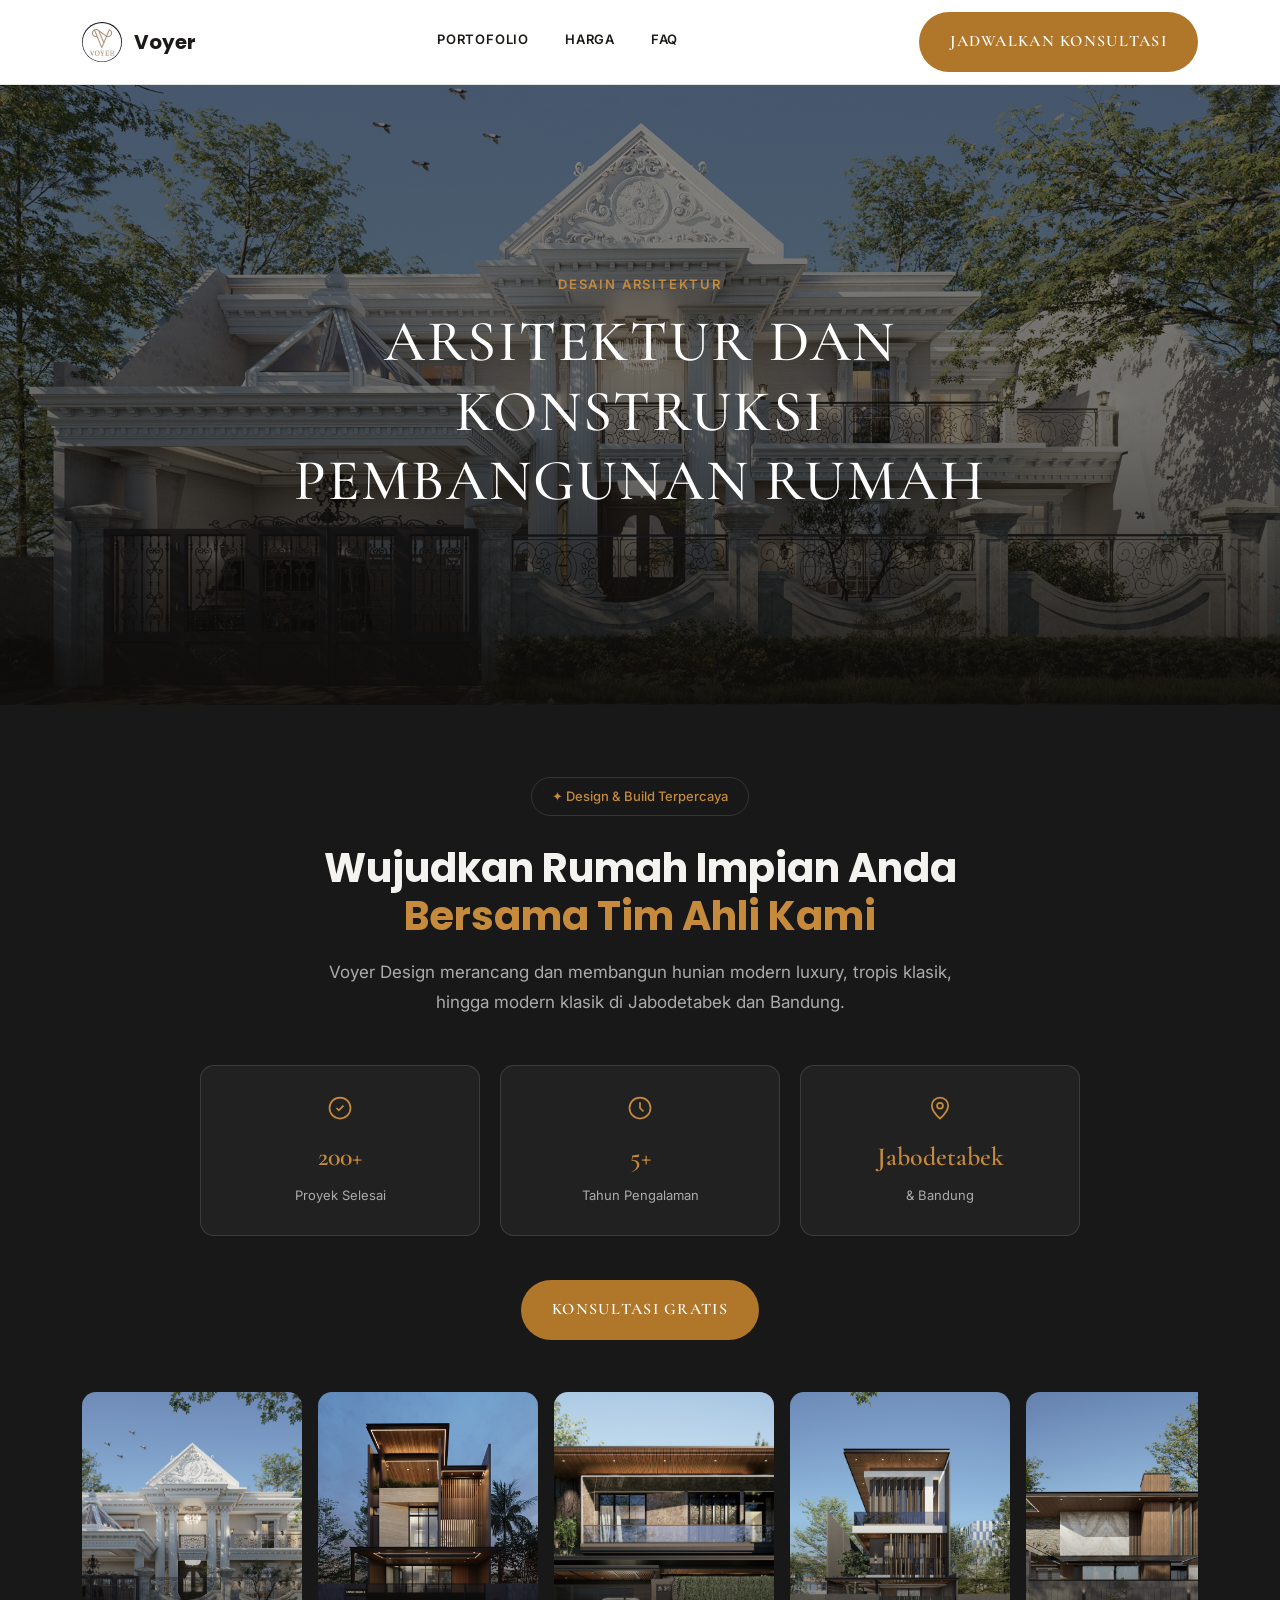
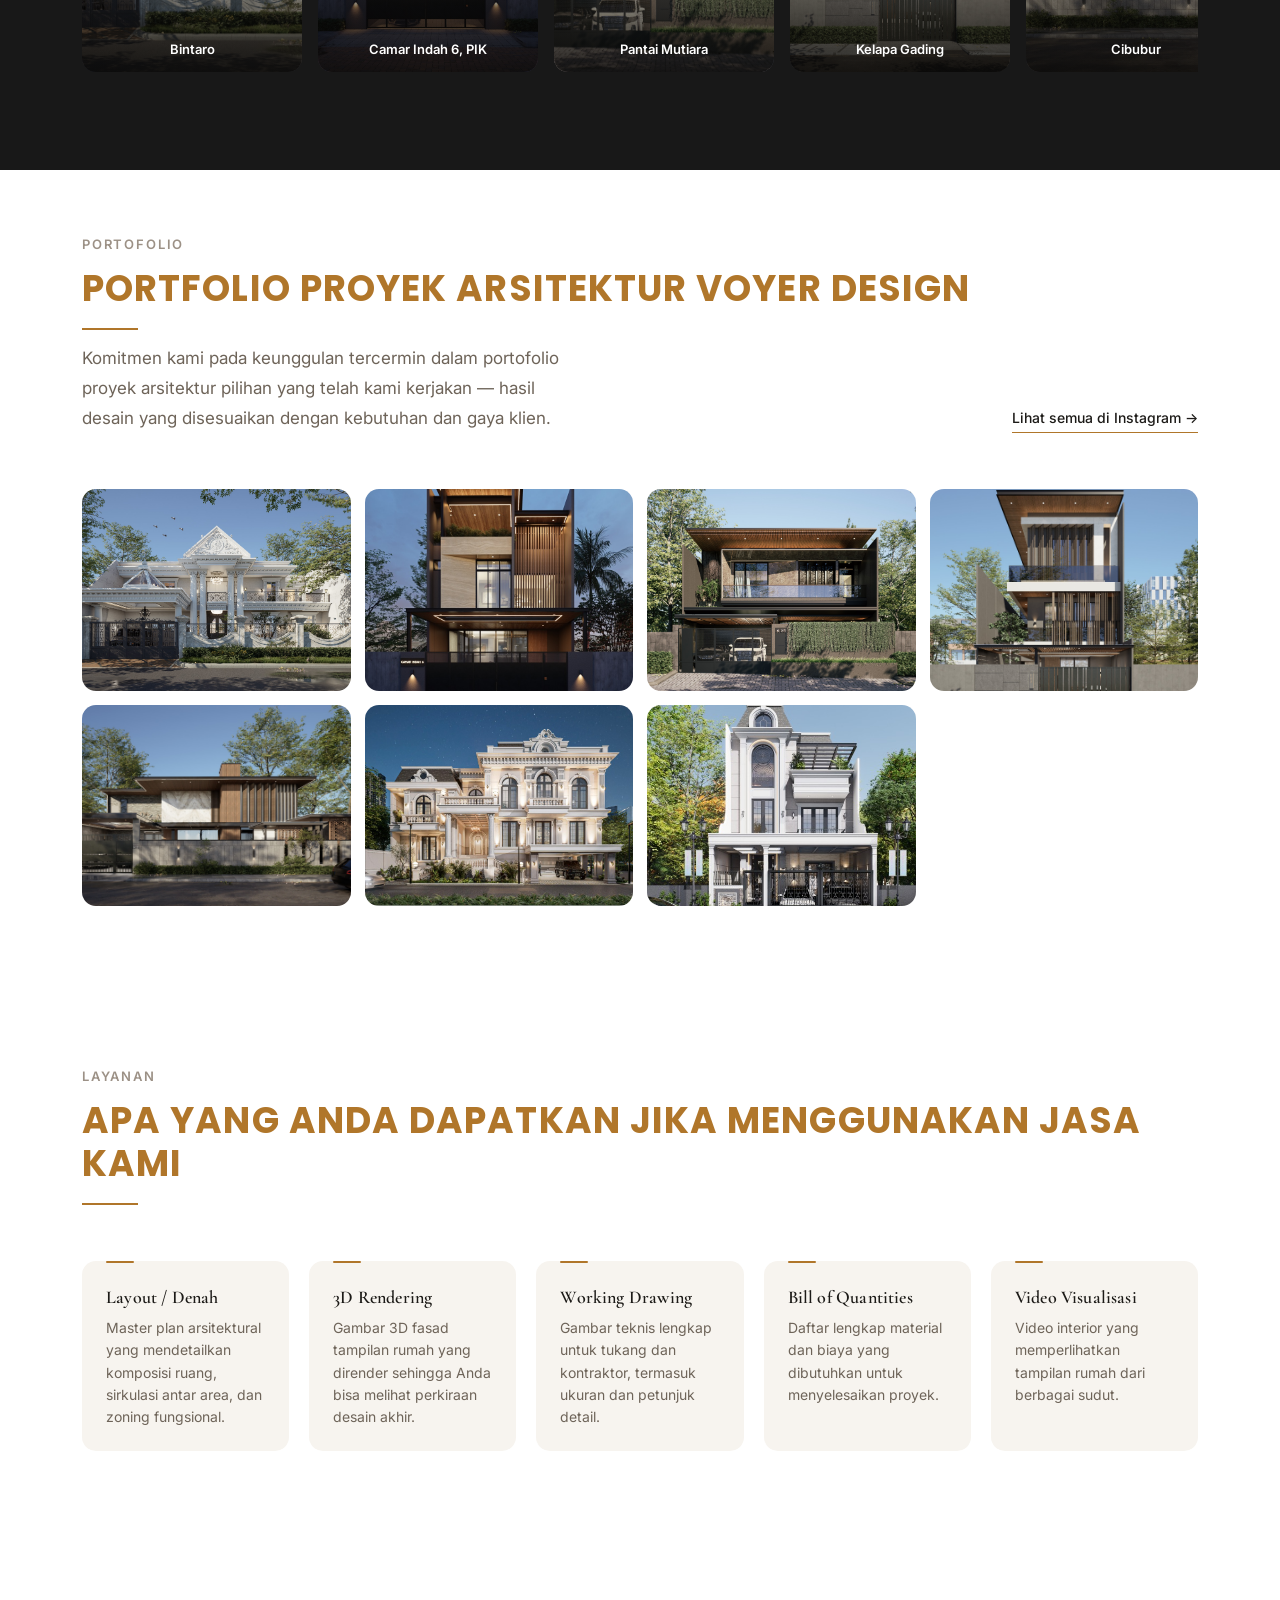
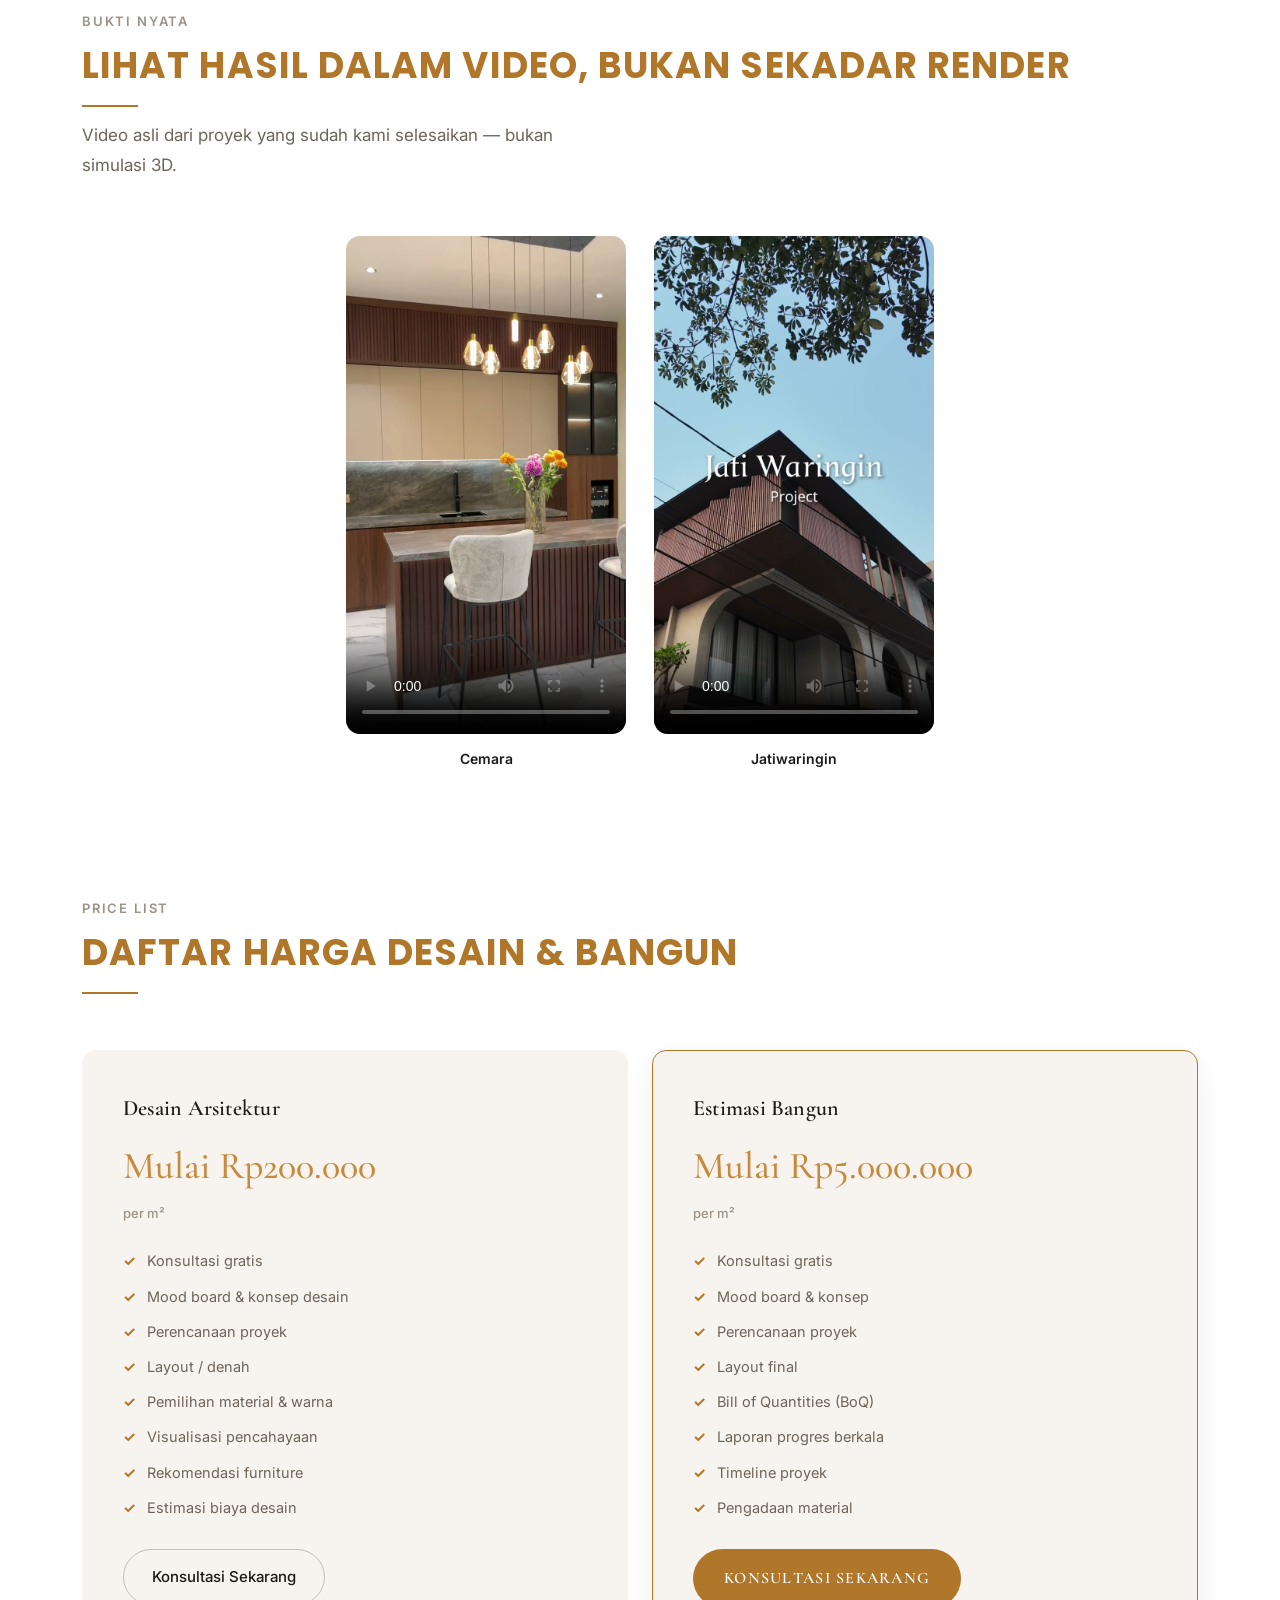
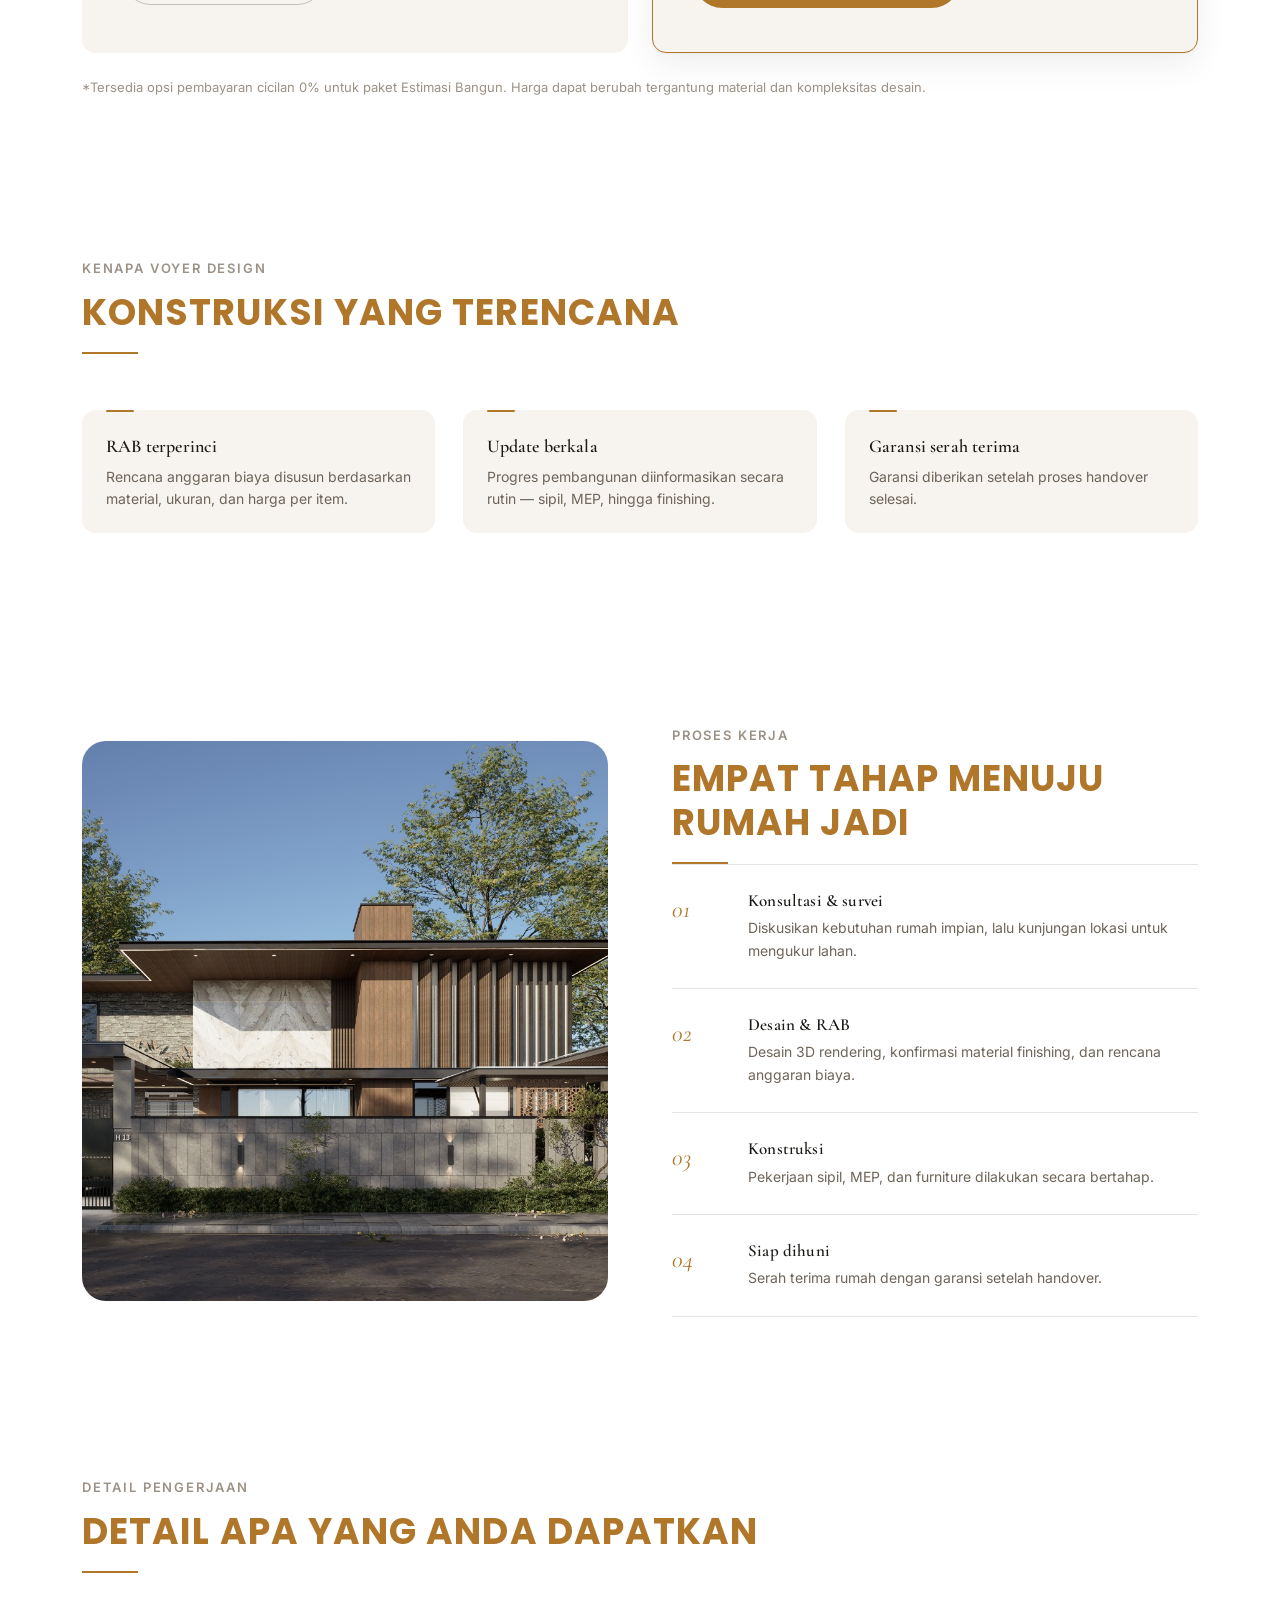
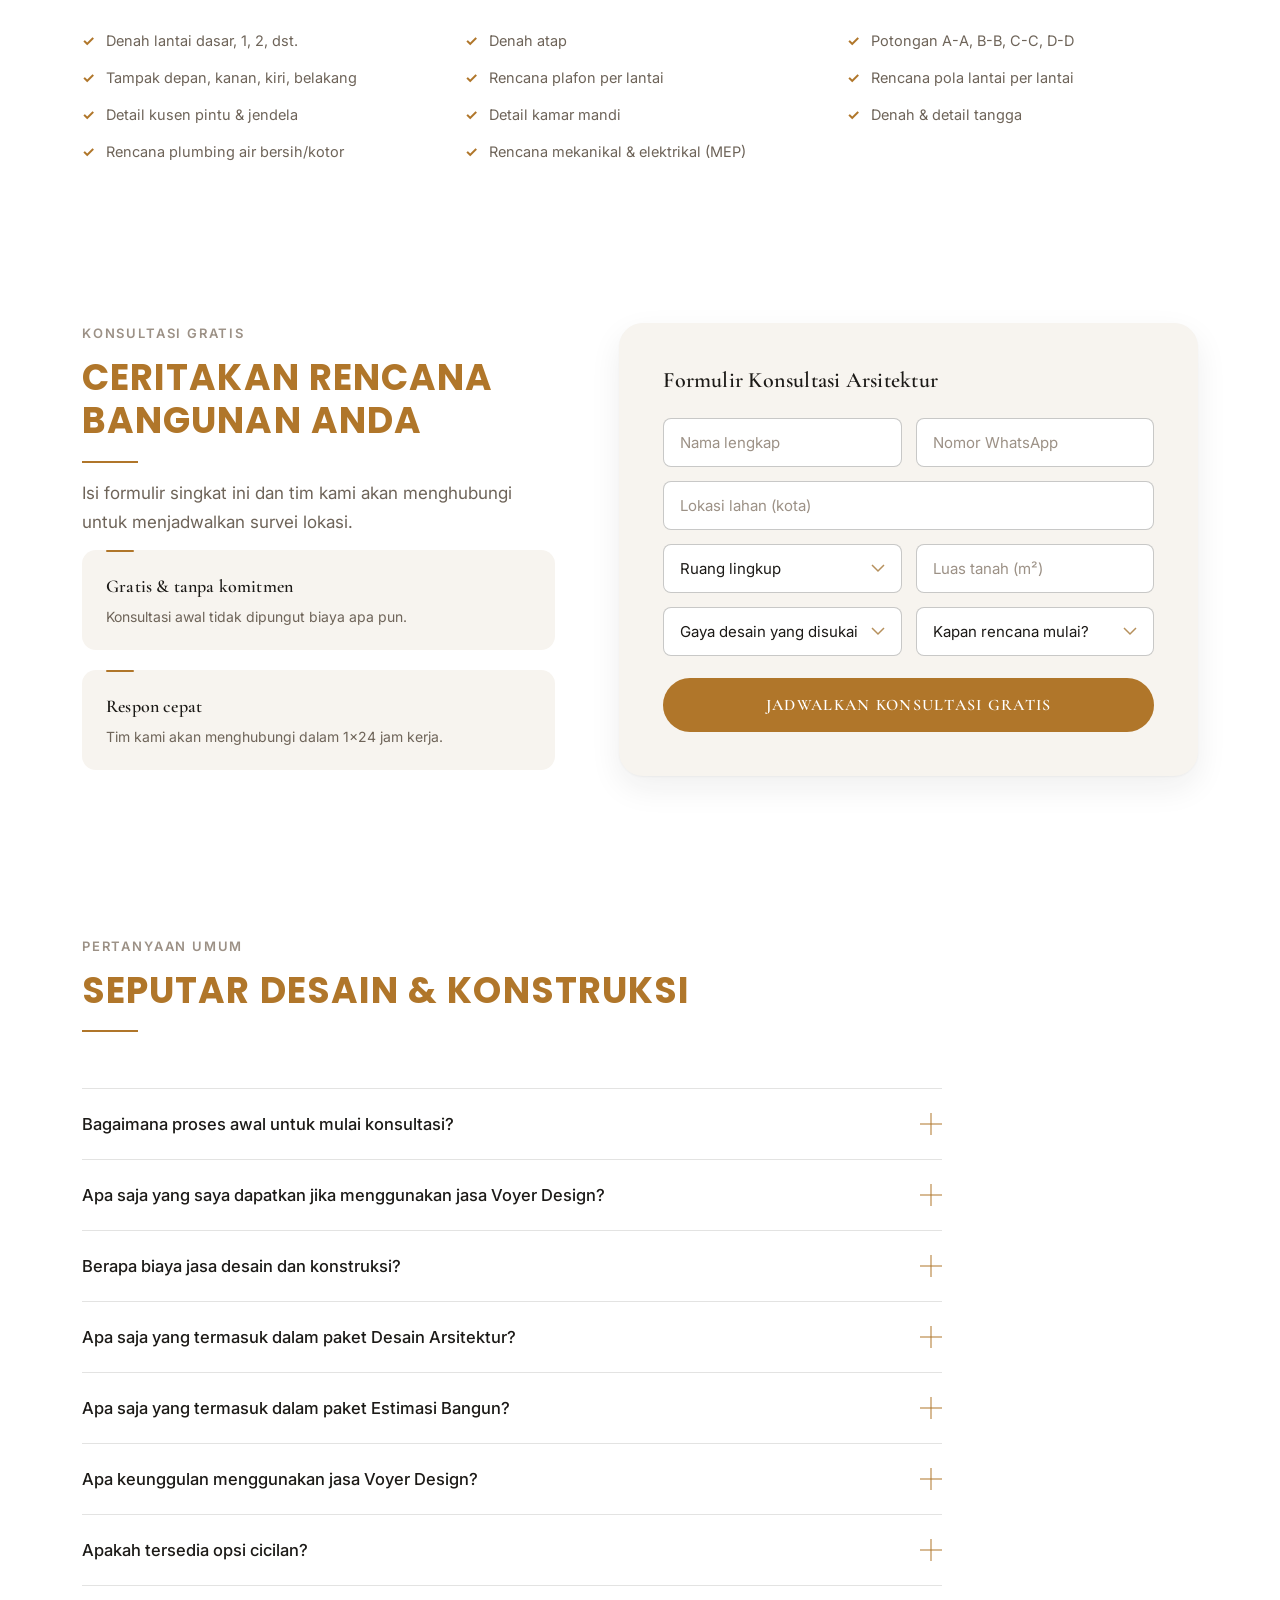
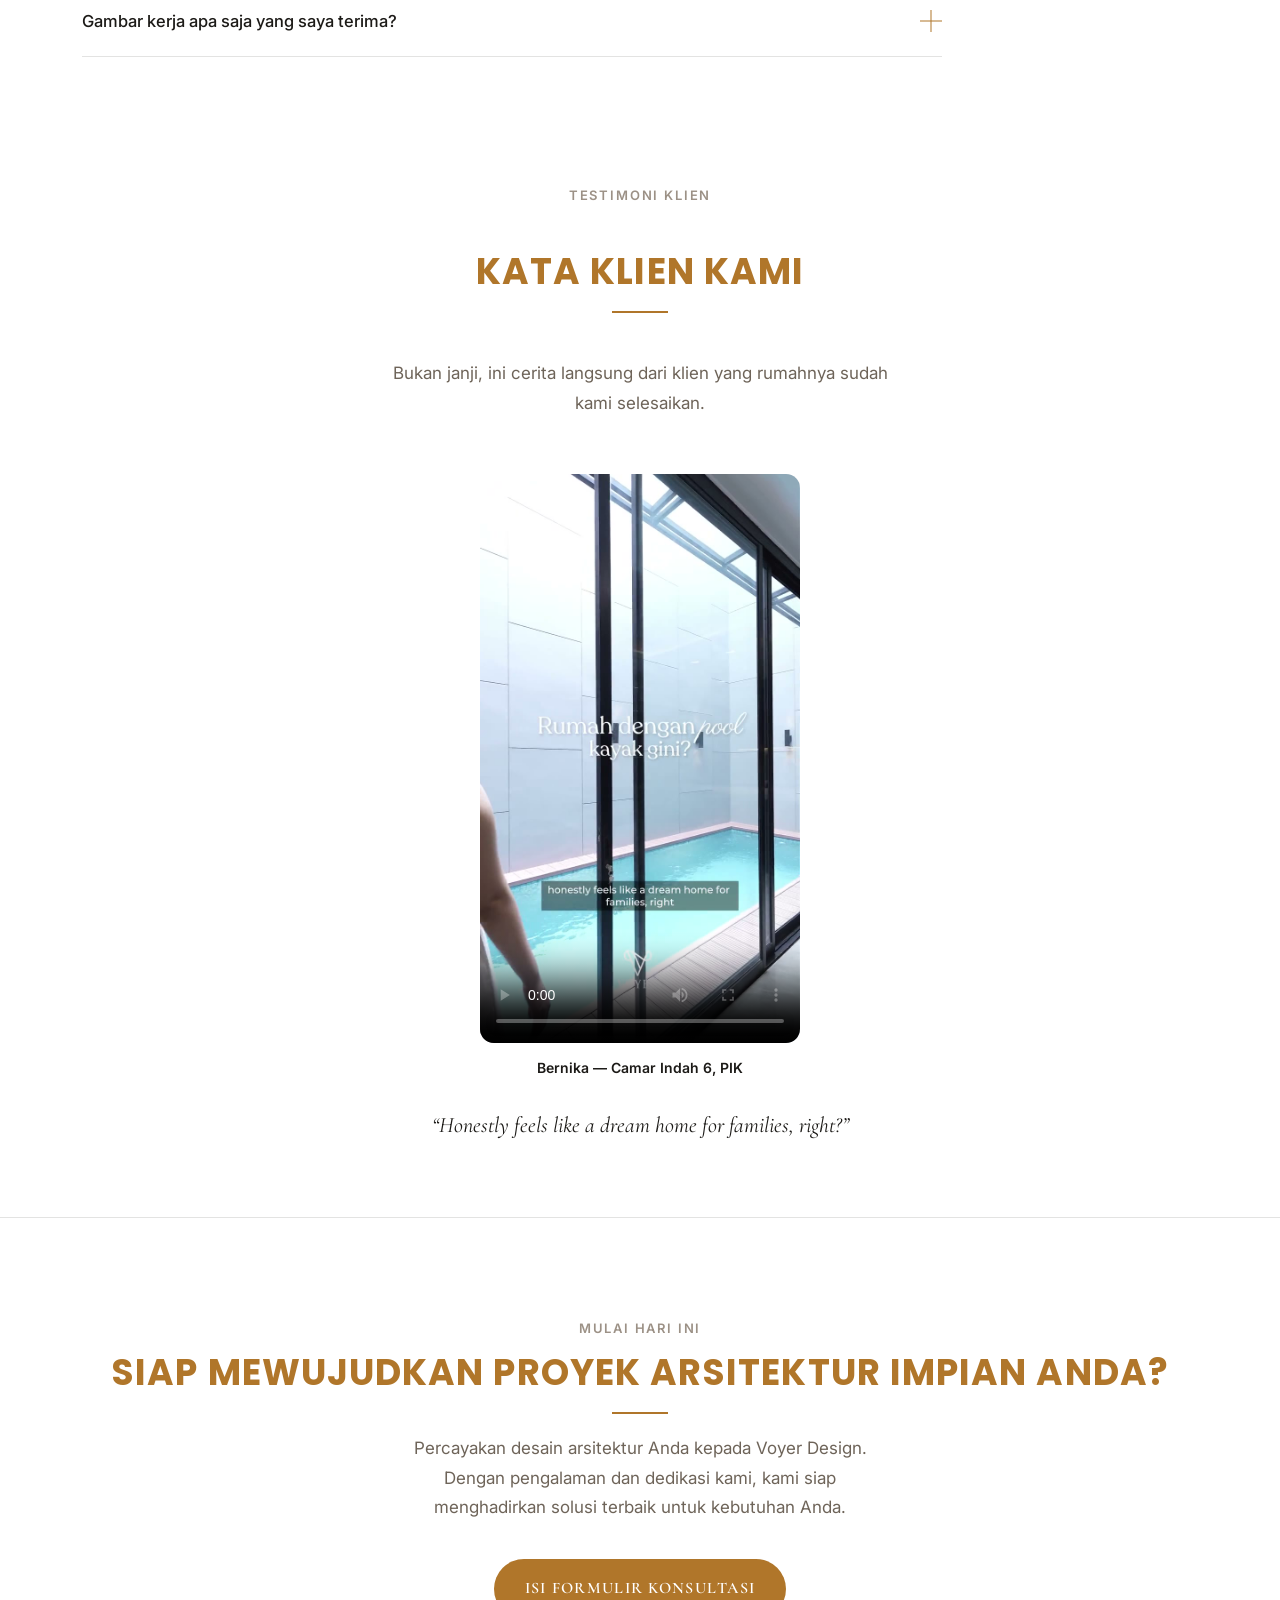
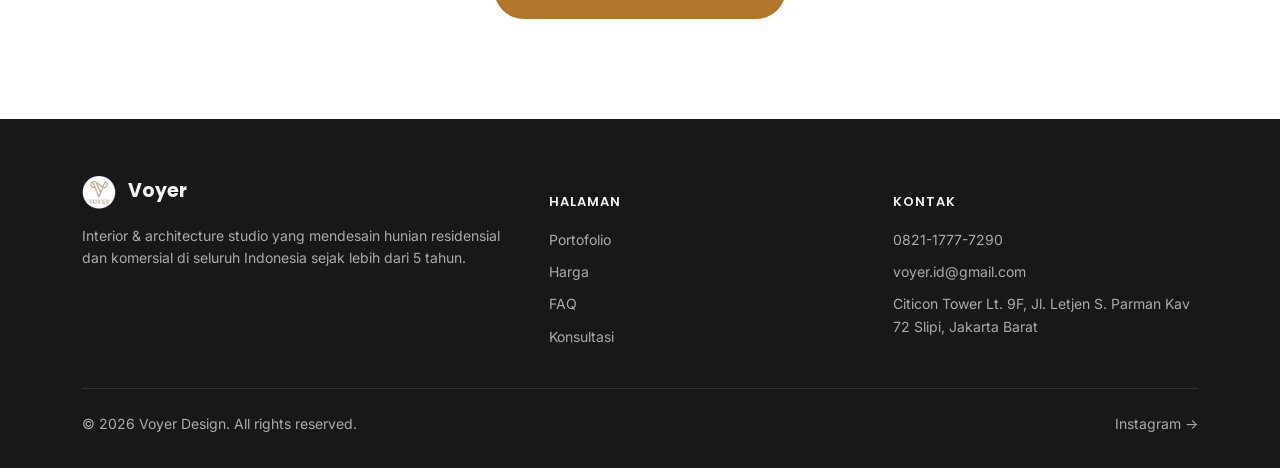
==== index.html @ d0a48d0a "GA4 GTM added" ====
<!DOCTYPE html>
<html lang="id">
<head>
<!-- Google Tag Manager -->
<script>(function(w,d,s,l,i){w[l]=w[l]||[];w[l].push({'gtm.start':
new Date().getTime(),event:'gtm.js'});var f=d.getElementsByTagName(s)[0],
j=d.createElement(s),dl=l!='dataLayer'?'&l='+l:'';j.async=true;j.src=
'https://www.googletagmanager.com/gtm.js?id='+i+dl;f.parentNode.insertBefore(j,f);
})(window,document,'script','dataLayer','GTM-KWXCRCVG');</script>
<!-- End Google Tag Manager -->
<!-- Google tag (gtag.js) -->
<script async src="https://www.googletagmanager.com/gtag/js?id=G-2M2QJZWC6Q"></script>
<script>
  window.dataLayer = window.dataLayer || [];
  function gtag(){dataLayer.push(arguments);}
  gtag('js', new Date());

  gtag('config', 'G-2M2QJZWC6Q');
</script>
<meta charset="UTF-8">
<meta name="viewport" content="width=device-width, initial-scale=1.0">
<title>Desain Arsitektur & Kontraktor — Voyer Design</title>
<meta name="description" content="Jasa desain arsitektur dan kontraktor Voyer Design: Design & Build serta konstruksi terintegrasi untuk area Jabodetabek dan Bandung.">
<link rel="icon" href="assets/img/voyer-logo.jpg">
<link rel="stylesheet" href="css/style.css">
</head>
<body>
<!-- Google Tag Manager (noscript) -->
<noscript><iframe src="https://www.googletagmanager.com/ns.html?id=GTM-KWXCRCVG"
height="0" width="0" style="display:none;visibility:hidden"></iframe></noscript>
<!-- End Google Tag Manager (noscript) -->

<!-- ============ HEADER ============ -->
<header class="site-header">
  <div class="wrap">
    <a href="index.html" class="brand">
      <img src="assets/img/voyer-logo.jpg" alt="Voyer Design">
      <span>Voyer</span>
    </a>
    <nav class="main-nav">
      <a href="#portofolio">Portofolio</a>
      <a href="#harga">Harga</a>
      <a href="#faq">FAQ</a>
    </nav>
    <div class="header-cta">
      <a class="btn btn-brass" href="#consult">Jadwalkan Konsultasi</a>
    </div>
    <button class="nav-toggle" aria-label="Buka menu">&#9776;</button>
  </div>
</header>

<div class="mobile-nav">
  <div class="mobile-nav-top">
    <span class="brand"><img src="assets/img/voyer-logo.jpg" alt="Voyer Design"><span>Voyer</span></span>
    <button class="mobile-nav-close" aria-label="Tutup menu" style="background:none;border:none;color:var(--ink);font-size:28px;">&times;</button>
  </div>
  <a href="#portofolio">Portofolio</a>
  <a href="#harga">Harga</a>
  <a href="#faq">FAQ</a>
  <a class="btn btn-brass" href="#consult">Jadwalkan Konsultasi</a>
</div>

<!-- ============ HERO ============ -->
<section class="hero-full">
  <img class="hero-full-bg" src="assets/img/portfolio-bintaro.jpg" alt="Fasad rumah klasik proyek Bintaro oleh Voyer Design">
  <div class="hero-full-overlay"></div>
  <div class="hero-full-content">
    <span class="eyebrow">Desain Arsitektur</span>
    <h1>Arsitektur dan konstruksi pembangunan rumah</h1>
  </div>
</section>

<!-- ============ TRUST BAND ============ -->
<section class="trust-band">
  <div class="wrap">
    <span class="pill-badge">&#10022; Design &amp; Build Terpercaya</span>
    <h2 class="trust-heading">Wujudkan Rumah Impian Anda <span>Bersama Tim Ahli Kami</span></h2>
    <p class="lead">Voyer Design merancang dan membangun hunian modern luxury, tropis klasik, hingga modern klasik di Jabodetabek dan Bandung.</p>
    <div class="stat-grid">
      <div class="stat-card">
        <svg viewBox="0 0 24 24" fill="none" stroke="currentColor" stroke-width="1.5"><path d="M9 12l2 2 4-4"/><circle cx="12" cy="12" r="9"/></svg>
        <strong>200+</strong>
        <span>Proyek Selesai</span>
      </div>
      <div class="stat-card">
        <svg viewBox="0 0 24 24" fill="none" stroke="currentColor" stroke-width="1.5"><circle cx="12" cy="12" r="9"/><path d="M12 7v5l3 3"/></svg>
        <strong>5+</strong>
        <span>Tahun Pengalaman</span>
      </div>
      <div class="stat-card">
        <svg viewBox="0 0 24 24" fill="none" stroke="currentColor" stroke-width="1.5"><path d="M12 21s-7-6.2-7-11a7 7 0 0114 0c0 4.8-7 11-7 11z"/><circle cx="12" cy="10" r="2.5"/></svg>
        <strong>Jabodetabek</strong>
        <span>&amp; Bandung</span>
      </div>
    </div>
    <a class="btn btn-brass" href="#consult">Konsultasi Gratis</a>

    <div class="showcase-strip">
      <a class="showcase-card" href="https://www.instagram.com/voyerdesign/" target="_blank" rel="noopener"><img src="assets/img/portfolio-bintaro.jpg" alt="Fasad rumah klasik Bintaro oleh Voyer Design"><span>Bintaro</span></a>
      <a class="showcase-card" href="https://www.instagram.com/voyerdesign/" target="_blank" rel="noopener"><img src="assets/img/portfolio-camar-indah.jpg" alt="Fasad rumah modern Camar Indah 6, PIK oleh Voyer Design"><span>Camar Indah 6, PIK</span></a>
      <a class="showcase-card" href="https://www.instagram.com/voyerdesign/" target="_blank" rel="noopener"><img src="assets/img/portfolio-pantai-mutiara.jpg" alt="Fasad rumah mewah Pantai Mutiara oleh Voyer Design"><span>Pantai Mutiara</span></a>
      <a class="showcase-card" href="https://www.instagram.com/voyerdesign/" target="_blank" rel="noopener"><img src="assets/img/portfolio-kelapa-gading.jpg" alt="Fasad rumah modern Kelapa Gading oleh Voyer Design"><span>Kelapa Gading</span></a>
      <a class="showcase-card" href="https://www.instagram.com/voyerdesign/" target="_blank" rel="noopener"><img src="assets/img/portfolio-cibubur.jpg" alt="Fasad rumah modern Cibubur oleh Voyer Design"><span>Cibubur</span></a>
      <a class="showcase-card" href="https://www.instagram.com/voyerdesign/" target="_blank" rel="noopener"><img src="assets/img/portfolio-modernland.jpg" alt="Fasad rumah modern Modernland oleh Voyer Design"><span>Modernland</span></a>
      <a class="showcase-card" href="https://www.instagram.com/voyerdesign/" target="_blank" rel="noopener"><img src="assets/img/portfolio-pulomas.jpg" alt="Fasad rumah klasik Pulomas oleh Voyer Design"><span>Pulomas</span></a>
    </div>
  </div>
</section>

<!-- ============ GALLERY / PORTFOLIO ============ -->
<section class="tight" id="portofolio">
  <div class="wrap section-head">
    <div>
      <span class="eyebrow">Portofolio</span>
      <h2>Portfolio proyek arsitektur Voyer Design</h2>
      <p class="lead">Komitmen kami pada keunggulan tercermin dalam portofolio proyek arsitektur pilihan yang telah kami kerjakan — hasil desain yang disesuaikan dengan kebutuhan dan gaya klien.</p>
    </div>
    <a class="tile-link" href="https://www.instagram.com/voyerdesign/" target="_blank" rel="noopener">Lihat semua di Instagram &rarr;</a>
  </div>
  <div class="wrap">
  <div class="gallery-grid">
    <a href="https://www.instagram.com/voyerdesign/" target="_blank" rel="noopener"><img src="assets/img/portfolio-bintaro.jpg" alt="Fasad rumah klasik Bintaro"></a>
    <a href="https://www.instagram.com/voyerdesign/" target="_blank" rel="noopener"><img src="assets/img/portfolio-camar-indah.jpg" alt="Fasad rumah modern Camar Indah 6, PIK"></a>
    <a href="https://www.instagram.com/voyerdesign/" target="_blank" rel="noopener"><img src="assets/img/portfolio-pantai-mutiara.jpg" alt="Fasad rumah mewah Pantai Mutiara"></a>
    <a href="https://www.instagram.com/voyerdesign/" target="_blank" rel="noopener"><img src="assets/img/portfolio-kelapa-gading.jpg" alt="Fasad rumah modern Kelapa Gading"></a>
    <a href="https://www.instagram.com/voyerdesign/" target="_blank" rel="noopener"><img src="assets/img/portfolio-cibubur.jpg" alt="Fasad rumah modern Cibubur"></a>
    <a href="https://www.instagram.com/voyerdesign/" target="_blank" rel="noopener"><img src="assets/img/portfolio-modernland.jpg" alt="Fasad rumah modern Modernland"></a>
    <a href="https://www.instagram.com/voyerdesign/" target="_blank" rel="noopener"><img src="assets/img/portfolio-pulomas.jpg" alt="Fasad rumah klasik Pulomas"></a>
  </div>
  </div>
</section>

<!-- ============ DELIVERABLES ============ -->
<section>
  <div class="wrap">
    <div class="section-head">
      <div>
        <span class="eyebrow">Layanan</span>
        <h2>Apa yang Anda dapatkan jika menggunakan jasa kami</h2>
      </div>
    </div>
    <div class="deliverables-grid">
      <div class="diff-item">
        <h3>Layout / Denah</h3>
        <p>Master plan arsitektural yang mendetailkan komposisi ruang, sirkulasi antar area, dan zoning fungsional.</p>
      </div>
      <div class="diff-item">
        <h3>3D Rendering</h3>
        <p>Gambar 3D fasad tampilan rumah yang dirender sehingga Anda bisa melihat perkiraan desain akhir.</p>
      </div>
      <div class="diff-item">
        <h3>Working Drawing</h3>
        <p>Gambar teknis lengkap untuk tukang dan kontraktor, termasuk ukuran dan petunjuk detail.</p>
      </div>
      <div class="diff-item">
        <h3>Bill of Quantities</h3>
        <p>Daftar lengkap material dan biaya yang dibutuhkan untuk menyelesaikan proyek.</p>
      </div>
      <div class="diff-item">
        <h3>Video Visualisasi</h3>
        <p>Video interior yang memperlihatkan tampilan rumah dari berbagai sudut.</p>
      </div>
    </div>
  </div>
</section>

<!-- ============ VIDEO PROOF ============ -->
<section class="tight">
  <div class="wrap">
    <div class="section-head">
      <div>
        <span class="eyebrow">Bukti Nyata</span>
        <h2>Lihat hasil dalam video, bukan sekadar render</h2>
        <p class="lead">Video asli dari proyek yang sudah kami selesaikan — bukan simulasi 3D.</p>
      </div>
    </div>
    <div class="video-grid">
      <div class="video-card">
        <video controls preload="metadata" poster="assets/img/video-poster-cemara.jpg" playsinline>
          <source src="assets/videos/cemara.mp4" type="video/mp4">
        </video>
        <span class="video-caption">Cemara</span>
      </div>
      <div class="video-card">
        <video controls preload="metadata" poster="assets/img/video-poster-jatiwaringin.jpg" playsinline>
          <source src="assets/videos/jatiwaringin.mp4" type="video/mp4">
        </video>
        <span class="video-caption">Jatiwaringin</span>
      </div>
    </div>
  </div>
</section>

<!-- ============ PRICING ============ -->
<section class="tight" id="harga">
  <div class="wrap">
    <div class="section-head">
      <div>
        <span class="eyebrow">Price List</span>
        <h2>Daftar harga desain &amp; bangun</h2>
      </div>
    </div>
    <div class="price-grid">
      <div class="price-card">
        <h3>Desain Arsitektur</h3>
        <div class="price-tag">Mulai Rp200.000<span>per m²</span></div>
        <ul class="price-list">
          <li>Konsultasi gratis</li>
          <li>Mood board &amp; konsep desain</li>
          <li>Perencanaan proyek</li>
          <li>Layout / denah</li>
          <li>Pemilihan material &amp; warna</li>
          <li>Visualisasi pencahayaan</li>
          <li>Rekomendasi furniture</li>
          <li>Estimasi biaya desain</li>
        </ul>
        <a class="btn btn-outline" href="#consult">Konsultasi Sekarang</a>
      </div>
      <div class="price-card featured">
        <h3>Estimasi Bangun</h3>
        <div class="price-tag">Mulai Rp5.000.000<span>per m²</span></div>
        <ul class="price-list">
          <li>Konsultasi gratis</li>
          <li>Mood board &amp; konsep</li>
          <li>Perencanaan proyek</li>
          <li>Layout final</li>
          <li>Bill of Quantities (BoQ)</li>
          <li>Laporan progres berkala</li>
          <li>Timeline proyek</li>
          <li>Pengadaan material</li>
        </ul>
        <a class="btn btn-brass" href="#consult">Konsultasi Sekarang</a>
      </div>
    </div>
    <p class="price-note">*Tersedia opsi pembayaran cicilan 0% untuk paket Estimasi Bangun. Harga dapat berubah tergantung material dan kompleksitas desain.</p>
  </div>
</section>

<!-- ============ WHY US ============ -->
<section>
  <div class="wrap">
    <div class="section-head">
      <div>
        <span class="eyebrow">Kenapa Voyer Design</span>
        <h2>Konstruksi yang terencana</h2>
      </div>
    </div>
    <div class="diff-grid cols-3">
      <div class="diff-item">
        <h3>RAB terperinci</h3>
        <p>Rencana anggaran biaya disusun berdasarkan material, ukuran, dan harga per item.</p>
      </div>
      <div class="diff-item">
        <h3>Update berkala</h3>
        <p>Progres pembangunan diinformasikan secara rutin — sipil, MEP, hingga finishing.</p>
      </div>
      <div class="diff-item">
        <h3>Garansi serah terima</h3>
        <p>Garansi diberikan setelah proses handover selesai.</p>
      </div>
    </div>
  </div>
</section>

<!-- ============ PROCESS ============ -->
<section>
  <div class="wrap process">
    <div class="process-media">
      <img src="assets/img/portfolio-cibubur.jpg" alt="Proyek konstruksi Voyer Design di Cibubur">
    </div>
    <div>
      <span class="eyebrow">Proses Kerja</span>
      <h2>Empat tahap menuju rumah jadi</h2>
      <div class="steps">
        <div class="step"><span class="num">01</span><div><h3>Konsultasi &amp; survei</h3><p>Diskusikan kebutuhan rumah impian, lalu kunjungan lokasi untuk mengukur lahan.</p></div></div>
        <div class="step"><span class="num">02</span><div><h3>Desain &amp; RAB</h3><p>Desain 3D rendering, konfirmasi material finishing, dan rencana anggaran biaya.</p></div></div>
        <div class="step"><span class="num">03</span><div><h3>Konstruksi</h3><p>Pekerjaan sipil, MEP, dan furniture dilakukan secara bertahap.</p></div></div>
        <div class="step"><span class="num">04</span><div><h3>Siap dihuni</h3><p>Serah terima rumah dengan garansi setelah handover.</p></div></div>
      </div>
    </div>
  </div>
</section>

<!-- ============ DETAILED DRAWINGS CHECKLIST ============ -->
<section class="tight" id="detail">
  <div class="wrap">
    <div class="section-head">
      <div>
        <span class="eyebrow">Detail Pengerjaan</span>
        <h2>Detail apa yang Anda dapatkan</h2>
      </div>
    </div>
    <div class="check-grid">
      <div>Denah lantai dasar, 1, 2, dst.</div>
      <div>Denah atap</div>
      <div>Potongan A-A, B-B, C-C, D-D</div>
      <div>Tampak depan, kanan, kiri, belakang</div>
      <div>Rencana plafon per lantai</div>
      <div>Rencana pola lantai per lantai</div>
      <div>Detail kusen pintu &amp; jendela</div>
      <div>Detail kamar mandi</div>
      <div>Denah &amp; detail tangga</div>
      <div>Rencana plumbing air bersih/kotor</div>
      <div>Rencana mekanikal &amp; elektrikal (MEP)</div>
    </div>
  </div>
</section>

<!-- ============ CONSULTATION FORM ============ -->
<section id="consult">
  <div class="wrap consult">
    <div>
      <span class="eyebrow">Konsultasi Gratis</span>
      <h2>Ceritakan rencana bangunan Anda</h2>
      <p class="lead" style="margin-top:16px;">Isi formulir singkat ini dan tim kami akan menghubungi untuk menjadwalkan survei lokasi.</p>
      <div class="consult-points">
        <div class="diff-item">
          <h3>Gratis &amp; tanpa komitmen</h3>
          <p>Konsultasi awal tidak dipungut biaya apa pun.</p>
        </div>
        <div class="diff-item">
          <h3>Respon cepat</h3>
          <p>Tim kami akan menghubungi dalam 1x24 jam kerja.</p>
        </div>
      </div>
    </div>
    <div class="consult-form">
      <h3>Formulir Konsultasi Arsitektur</h3>
      <form id="consult-form">
        <div class="form-row">
          <input class="field" type="text" name="name" placeholder="Nama lengkap" required>
          <input class="field" type="tel" name="phone" placeholder="Nomor WhatsApp" required>
        </div>
        <input class="field" type="text" name="location" placeholder="Lokasi lahan (kota)">
        <div class="form-row">
          <select class="field" name="scope">
            <option value="">Ruang lingkup</option>
            <option>Design & Build</option>
            <option>Kontraktor</option>
            <option>Belum yakin</option>
          </select>
          <input class="field" type="text" name="landarea" placeholder="Luas tanah (m²)">
        </div>
        <div class="form-row">
          <select class="field" name="style">
            <option value="">Gaya desain yang disukai</option>
            <option>Modern Luxury</option>
            <option>Klasik / American Classic</option>
            <option>Tropis</option>
            <option>Japandi</option>
            <option>Minimalis</option>
            <option>Belum yakin</option>
          </select>
          <select class="field" name="timeline">
            <option value="">Kapan rencana mulai?</option>
            <option>Segera (&lt;1 bulan)</option>
            <option>1&ndash;3 bulan</option>
            <option>3&ndash;6 bulan</option>
            <option>Masih survei-survei</option>
          </select>
        </div>
        <button class="btn btn-brass" type="submit" style="margin-top:8px;">Jadwalkan Konsultasi Gratis</button>
      </form>
      <div class="form-success" id="consult-success">Formulir Anda sudah kami siapkan di WhatsApp — silakan tekan kirim pada tab yang baru terbuka untuk menyelesaikan permintaan konsultasi.</div>
    </div>
  </div>
</section>

<!-- ============ FAQ (arsitektur-relevant subset) ============ -->
<section id="faq" class="tight">
  <div class="wrap">
    <div class="section-head">
      <div>
        <span class="eyebrow">Pertanyaan Umum</span>
        <h2>Seputar desain & konstruksi</h2>
      </div>
    </div>
    <div class="faq-list">

      <div class="faq-item">
        <button class="faq-q"><span>Bagaimana proses awal untuk mulai konsultasi?</span><span class="icon"></span></button>
        <div class="faq-a"><div class="faq-a-inner">Hubungi kami melalui WhatsApp untuk konsultasi gratis. Tim kami akan menjadwalkan diskusi kebutuhan Anda dan kunjungan survei ke lokasi.</div></div>
      </div>

      <div class="faq-item">
        <button class="faq-q"><span>Apa saja yang saya dapatkan jika menggunakan jasa Voyer Design?</span><span class="icon"></span></button>
        <div class="faq-a"><div class="faq-a-inner">Anda akan menerima layout/denah, 3D rendering, working drawing, Bill of Quantities (BoQ), dan video visualisasi interior.</div></div>
      </div>

      <div class="faq-item">
        <button class="faq-q"><span>Berapa biaya jasa desain dan konstruksi?</span><span class="icon"></span></button>
        <div class="faq-a"><div class="faq-a-inner">Harga mulai dari Rp200.000/m² untuk jasa desain arsitektur, dan mulai dari Rp5.000.000/m² untuk paket Estimasi Bangun (Design &amp; Build), tergantung material dan kompleksitas desain.</div></div>
      </div>

      <div class="faq-item">
        <button class="faq-q"><span>Apa saja yang termasuk dalam paket Desain Arsitektur?</span><span class="icon"></span></button>
        <div class="faq-a"><div class="faq-a-inner">Konsultasi, mood board &amp; konsep desain, perencanaan proyek, layout/denah, pemilihan material &amp; warna, visualisasi pencahayaan, rekomendasi furniture, dan estimasi biaya desain.</div></div>
      </div>

      <div class="faq-item">
        <button class="faq-q"><span>Apa saja yang termasuk dalam paket Estimasi Bangun?</span><span class="icon"></span></button>
        <div class="faq-a"><div class="faq-a-inner">Konsultasi, mood board &amp; konsep, perencanaan proyek, layout final, Bill of Quantities (BoQ), laporan progres berkala, timeline proyek, dan pengadaan material.</div></div>
      </div>

      <div class="faq-item">
        <button class="faq-q"><span>Apa keunggulan menggunakan jasa Voyer Design?</span><span class="icon"></span></button>
        <div class="faq-a"><div class="faq-a-inner">Layanan menyeluruh mulai dari konsultasi tanpa biaya, perencanaan yang terperinci, hingga pelaksanaan pembangunan lengkap dengan update progres berkala.</div></div>
      </div>

      <div class="faq-item">
        <button class="faq-q"><span>Apakah tersedia opsi cicilan?</span><span class="icon"></span></button>
        <div class="faq-a"><div class="faq-a-inner">Ya, kami menyediakan opsi pembayaran cicilan 0% untuk paket Estimasi Bangun agar lebih mudah mewujudkan proyek impian Anda.</div></div>
      </div>

      <div class="faq-item">
        <button class="faq-q"><span>Gambar kerja apa saja yang saya terima?</span><span class="icon"></span></button>
        <div class="faq-a"><div class="faq-a-inner">Denah tiap lantai dan atap, potongan, tampak, rencana plafon dan pola lantai, detail kusen dan kamar mandi, denah tangga, hingga rencana plumbing dan mekanikal-elektrikal (MEP). Lihat detail lengkap di atas.</div></div>
      </div>

    </div>
  </div>
</section>

<!-- ============ TESTIMONIAL ============ -->
<section class="tight">
  <div class="wrap">
    <div class="section-head centered">
      <span class="eyebrow">Testimoni Klien</span>
      <h2>Kata klien kami</h2>
      <p class="lead">Bukan janji, ini cerita langsung dari klien yang rumahnya sudah kami selesaikan.</p>
    </div>
    <div class="video-grid">
      <div class="video-card featured">
        <video controls preload="metadata" poster="assets/img/video-poster-testimoni.jpg" playsinline>
          <source src="assets/videos/testimoni-camar-indah.mp4" type="video/mp4">
        </video>
        <span class="video-caption">Bernika &mdash; Camar Indah 6, PIK</span>
      </div>
    </div>
    <p class="testimonial-quote">&ldquo;Honestly feels like a dream home for families, right?&rdquo;</p>
  </div>
</section>

<!-- ============ FINAL CTA ============ -->
<section class="cta-band">
  <div class="wrap">
    <span class="eyebrow">Mulai hari ini</span>
    <h2>Siap mewujudkan proyek arsitektur impian Anda?</h2>
    <p class="lead">Percayakan desain arsitektur Anda kepada Voyer Design. Dengan pengalaman dan dedikasi kami, kami siap menghadirkan solusi terbaik untuk kebutuhan Anda.</p>
    <div class="hero-actions">
      <a class="btn btn-brass" href="#consult">Isi Formulir Konsultasi</a>
    </div>
  </div>
</section>

<!-- ============ FOOTER ============ -->
<footer class="site-footer">
  <div class="wrap">
    <div class="footer-grid">
      <div>
        <div class="footer-brand"><img src="assets/img/voyer-logo.jpg" alt="Voyer Design"><span>Voyer</span></div>
        <p>Interior &amp; architecture studio yang mendesain hunian residensial dan komersial di seluruh Indonesia sejak lebih dari 5 tahun.</p>
      </div>
      <div>
        <h4>Halaman</h4>
        <ul>
          <li><a href="#portofolio">Portofolio</a></li>
          <li><a href="#harga">Harga</a></li>
          <li><a href="#faq">FAQ</a></li>
          <li><a href="#consult">Konsultasi</a></li>
        </ul>
      </div>
      <div>
        <h4>Kontak</h4>
        <ul>
          <li>0821-1777-7290</li>
          <li>voyer.id@gmail.com</li>
          <li>Citicon Tower Lt. 9F, Jl. Letjen S. Parman Kav 72 Slipi, Jakarta Barat</li>
        </ul>
      </div>
    </div>
    <div class="footer-bottom">
      <span>&copy; 2026 Voyer Design. All rights reserved.</span>
      <a href="https://www.instagram.com/voyerdesign/" target="_blank" rel="noopener">Instagram &rarr;</a>
    </div>
  </div>
</footer>

<script src="js/main.js"></script>
</body>
</html>
---- css/style.css ----
/* ============================================================
   VOYER DESIGN — konsultasi.voyerdesign.com
   Design tokens matched to voyerdesign.com brand:
   warm white/cream ground, brass-orange accent, near-black footer.
   Serif caps (Cormorant Garamond) for hero/CTA display moments,
   Poppins bold caps for section headers, Inter for body/UI.
   ============================================================ */

@import url('https://fonts.googleapis.com/css2?family=Cormorant+Garamond:wght@500;600&family=Poppins:wght@600;700&family=Inter:wght@400;500;600&display=swap');

:root {
  --bg: #ffffff;
  --bg-soft: #f7f4ef;
  --surface: #f7f4ef;
  --surface-raised: #f1ebe1;
  --ink: #1c1a17;
  --ink-muted: #6e6459;
  --ink-faint: #9c9186;
  --brass: #b0762a;
  --brass-bright: #c68a3d;
  --brass-dim: #8f5f1e;
  --hairline: rgba(28, 26, 23, 0.12);
  --hairline-strong: rgba(28, 26, 23, 0.24);
  --wa: #25d366;

  --footer-bg: #181818;
  --footer-ink: #f5f3ef;
  --footer-muted: #ababab;
  --footer-hair: rgba(255, 255, 255, 0.12);

  --serif: 'Cormorant Garamond', 'Times New Roman', serif;
  --display: 'Poppins', -apple-system, BlinkMacSystemFont, sans-serif;
  --sans: 'Inter', -apple-system, BlinkMacSystemFont, sans-serif;

  --max: 1180px;
  --radius-sm: 8px;
  --radius: 14px;
  --radius-lg: 24px;
  --shadow: 0 1px 2px rgba(28, 26, 23, 0.04), 0 12px 32px rgba(28, 26, 23, 0.07);
}

* { box-sizing: border-box; }

html { scroll-behavior: smooth; }

body {
  margin: 0;
  background: var(--bg);
  color: var(--ink);
  font-family: var(--sans);
  font-size: 16px;
  line-height: 1.6;
  -webkit-font-smoothing: antialiased;
}

img { max-width: 100%; display: block; }

a { color: inherit; text-decoration: none; }

.wrap {
  max-width: var(--max);
  margin: 0 auto;
  padding: 0 32px;
}

h1, h2, h3 {
  line-height: 1.2;
  margin: 0;
  color: var(--ink);
}

h1 {
  font-family: var(--serif);
  font-weight: 500;
  font-size: clamp(36px, 5vw, 58px);
  text-transform: uppercase;
  letter-spacing: 0.03em;
}

h2 {
  font-family: var(--display);
  font-weight: 700;
  font-size: clamp(26px, 3vw, 36px);
  text-transform: uppercase;
  letter-spacing: 0.03em;
  color: var(--brass);
  position: relative;
  padding-bottom: 20px;
}
h2::after {
  content: '';
  position: absolute;
  left: 0;
  bottom: 0;
  width: 56px;
  height: 2px;
  background: var(--brass);
}
.cta-band h2::after,
.section-head.centered h2::after {
  left: 50%;
  transform: translateX(-50%);
}

h3 {
  font-family: var(--serif);
  font-weight: 600;
  font-size: 22px;
  text-transform: none;
  letter-spacing: 0.01em;
  color: var(--ink);
}

p { margin: 0; }

.eyebrow {
  font-family: var(--sans);
  font-weight: 600;
  font-size: 13px;
  text-transform: uppercase;
  letter-spacing: 0.14em;
  color: var(--ink-faint);
  margin-bottom: 12px;
  display: block;
}

.lead {
  font-size: 17px;
  color: var(--ink-muted);
  max-width: 46ch;
  line-height: 1.75;
}

.hairline { border: none; border-top: 1px solid var(--hairline); margin: 0; }

/* ---------- Buttons ---------- */

.btn {
  display: inline-flex;
  align-items: center;
  justify-content: center;
  gap: 10px;
  padding: 15px 28px;
  font-family: var(--sans);
  font-size: 15px;
  font-weight: 500;
  border-radius: 999px;
  border: 1px solid transparent;
  cursor: pointer;
  transition: background 0.2s ease, border-color 0.2s ease, color 0.2s ease;
  white-space: nowrap;
  max-width: 100%;
}

@media (max-width: 480px) {
  .btn { white-space: normal; text-align: center; }
}

.btn-outline {
  background: transparent;
  border-color: var(--hairline-strong);
  color: var(--ink);
}
.btn-outline:hover { border-color: var(--brass); color: var(--brass); }

.btn-brass {
  background: var(--brass);
  color: #fff;
  font-family: var(--serif);
  font-weight: 600;
  font-size: 16px;
  text-transform: uppercase;
  letter-spacing: 0.08em;
  padding: 16px 30px;
}
.btn-brass:hover { background: var(--brass-bright); }

.btn svg { width: 18px; height: 18px; flex-shrink: 0; }

/* ---------- Header ---------- */

.site-header {
  position: sticky;
  top: 0;
  z-index: 50;
  background: rgba(255, 255, 255, 0.92);
  backdrop-filter: blur(8px);
  border-bottom: 1px solid var(--hairline);
}

.site-header .wrap {
  display: flex;
  align-items: center;
  justify-content: space-between;
  height: 84px;
}

.brand {
  display: flex;
  align-items: center;
  gap: 12px;
}

.brand img {
  width: 40px;
  height: 40px;
  border-radius: 50%;
}

.brand span {
  font-family: var(--display);
  font-weight: 700;
  font-size: 20px;
  color: var(--ink);
  letter-spacing: 0;
}

.main-nav {
  display: flex;
  align-items: center;
  gap: 36px;
}

.main-nav a {
  font-size: 13px;
  font-weight: 600;
  text-transform: uppercase;
  letter-spacing: 0.06em;
  color: var(--ink);
  padding-bottom: 4px;
  border-bottom: 1px solid transparent;
  transition: color 0.2s ease, border-color 0.2s ease;
}

.main-nav a:hover { color: var(--brass); }

.main-nav a.active {
  color: var(--brass);
  border-color: var(--brass);
}

.header-cta { display: flex; align-items: center; gap: 20px; }

.nav-toggle {
  display: none;
  background: none;
  border: none;
  color: var(--ink);
  font-size: 26px;
  cursor: pointer;
  line-height: 1;
}

@media (max-width: 860px) {
  .main-nav { display: none; }
  .nav-toggle { display: block; }
  .header-cta { display: none; }
}

/* ---------- Hero ---------- */

.hero-actions {
  display: flex;
  gap: 16px;
  margin-top: 34px;
  flex-wrap: wrap;
}

/* ---------- Full-bleed image hero + trust band ---------- */

.hero-full {
  position: relative;
  height: 620px;
  overflow: hidden;
  display: flex;
  align-items: center;
  justify-content: center;
  text-align: center;
}

.hero-full-bg {
  position: absolute;
  inset: 0;
  width: 100%;
  height: 100%;
  object-fit: cover;
}

.hero-full-overlay {
  position: absolute;
  inset: 0;
  background: linear-gradient(180deg, rgba(10, 9, 7, 0.45) 0%, rgba(10, 9, 7, 0.55) 55%, rgba(15, 13, 11, 0.92) 100%);
}

.hero-full-content {
  position: relative;
  z-index: 2;
  max-width: 900px;
  padding: 0 32px;
}

.hero-full-content .eyebrow { color: var(--brass-bright); }
.hero-full-content h1 { color: #ffffff; margin-bottom: 0; }

@media (max-width: 760px) {
  .hero-full { height: 460px; }
}

.trust-band {
  background: var(--footer-bg);
  padding: 72px 0 88px;
  text-align: center;
}

.pill-badge {
  display: inline-flex;
  align-items: center;
  gap: 8px;
  border: 1px solid var(--footer-hair);
  border-radius: 999px;
  padding: 8px 20px;
  font-size: 13px;
  font-weight: 500;
  color: var(--brass-bright);
  margin-bottom: 28px;
}

.trust-heading {
  font-family: var(--display);
  font-weight: 700;
  font-size: clamp(26px, 3.4vw, 40px);
  color: var(--footer-ink);
  text-transform: none;
  letter-spacing: 0;
  padding-bottom: 0;
  margin: 0 auto 18px;
  max-width: 720px;
}
.trust-heading::after { content: none; }
.trust-heading span { color: var(--brass-bright); }

.trust-band .lead {
  color: var(--footer-muted);
  max-width: 640px;
  margin: 0 auto 48px;
  text-align: center;
}

.stat-grid {
  display: grid;
  grid-template-columns: repeat(3, 1fr);
  gap: 20px;
  max-width: 880px;
  margin: 0 auto 44px;
}

.stat-card {
  background: rgba(255, 255, 255, 0.04);
  border: 1px solid var(--footer-hair);
  border-radius: var(--radius);
  padding: 28px 20px;
  min-width: 0;
}

.stat-card svg {
  width: 28px;
  height: 28px;
  color: var(--brass-bright);
  margin: 0 auto 14px;
  display: block;
}

.stat-card strong {
  display: block;
  font-family: var(--serif);
  font-size: 26px;
  font-weight: 600;
  color: var(--brass-bright);
  margin-bottom: 4px;
}

.stat-card span { font-size: 13px; color: var(--footer-muted); }

@media (max-width: 700px) {
  .stat-grid { grid-template-columns: 1fr; }
}

.showcase-strip {
  display: flex;
  gap: 16px;
  overflow-x: auto;
  scroll-snap-type: x mandatory;
  margin-top: 52px;
  padding-bottom: 10px;
}

.showcase-card {
  position: relative;
  flex: 0 0 220px;
  height: 280px;
  border-radius: var(--radius);
  overflow: hidden;
  scroll-snap-align: start;
}

.showcase-card img {
  width: 100%;
  height: 100%;
  object-fit: cover;
  transition: transform 0.5s ease;
}

.showcase-card:hover img { transform: scale(1.08); }

.showcase-card::after {
  content: '';
  position: absolute;
  inset: 0;
  background: linear-gradient(180deg, rgba(10, 9, 7, 0) 45%, rgba(10, 9, 7, 0.85) 100%);
}

.showcase-card span {
  position: absolute;
  left: 14px;
  right: 14px;
  bottom: 12px;
  z-index: 2;
  font-size: 13px;
  font-weight: 600;
  color: #ffffff;
}

@media (max-width: 700px) {
  .showcase-card { flex: 0 0 170px; height: 220px; }
}

/* ---------- Section scaffolding ---------- */

section { padding: 96px 0; }
section.tight { padding: 64px 0; }

.section-head {
  display: flex;
  justify-content: space-between;
  align-items: flex-end;
  gap: 32px;
  margin-bottom: 56px;
}

.section-head .lead { margin-top: 14px; }

.section-head.centered {
  flex-direction: column;
  align-items: center;
  text-align: center;
}
.section-head.centered .lead { margin-left: auto; margin-right: auto; }

@media (max-width: 720px) {
  .section-head { flex-direction: column; align-items: flex-start; }
}

.tile-link {
  font-size: 14px;
  font-weight: 500;
  border-bottom: 1px solid var(--brass);
  padding-bottom: 3px;
  color: var(--ink);
}

/* ---------- Why us / differentiators ---------- */

.diff-grid {
  display: grid;
  grid-template-columns: repeat(4, 1fr);
  gap: 28px;
}

.diff-grid.cols-3 { grid-template-columns: repeat(3, 1fr); }

.diff-item {
  position: relative;
  padding: 26px 24px 22px;
  background: var(--surface);
  border-radius: var(--radius);
  min-width: 0;
}
.diff-item::before {
  content: '';
  position: absolute;
  top: 0;
  left: 24px;
  width: 28px;
  height: 2px;
  background: var(--brass);
  border-radius: 2px;
}
.diff-item h3 { font-size: 18px; margin-bottom: 8px; }
.diff-item p { font-size: 14px; color: var(--ink-muted); }

@media (max-width: 900px) {
  .diff-grid, .diff-grid.cols-3 { grid-template-columns: repeat(2, 1fr); }
}
@media (max-width: 540px) {
  .diff-grid, .diff-grid.cols-3 { grid-template-columns: 1fr; }
}

/* ---------- Deliverables (5-up small cards) ---------- */

.deliverables-grid {
  display: grid;
  grid-template-columns: repeat(5, 1fr);
  gap: 20px;
}

@media (max-width: 1000px) {
  .deliverables-grid { grid-template-columns: repeat(3, 1fr); }
}
@media (max-width: 640px) {
  .deliverables-grid { grid-template-columns: repeat(2, 1fr); }
}
@media (max-width: 420px) {
  .deliverables-grid { grid-template-columns: 1fr; }
}

/* ---------- Pricing packages ---------- */

.price-grid {
  display: grid;
  grid-template-columns: repeat(2, 1fr);
  gap: 24px;
}

.price-card {
  background: var(--surface);
  border-radius: var(--radius);
  padding: 44px 40px;
  border: 1px solid transparent;
  min-width: 0;
}

.price-card.featured {
  border-color: var(--brass);
  box-shadow: var(--shadow);
}

.price-card .price-tag {
  font-family: var(--serif);
  font-size: clamp(26px, 6vw, 38px);
  font-weight: 500;
  color: var(--brass-bright);
  margin: 14px 0 26px;
  overflow-wrap: break-word;
}

.price-card .price-tag span {
  display: block;
  font-family: var(--sans);
  font-size: 13px;
  font-weight: 500;
  color: var(--ink-faint);
  margin-top: 6px;
}

.price-list {
  list-style: none;
  margin: 0 0 30px;
  padding: 0;
  display: flex;
  flex-direction: column;
  gap: 12px;
}

.price-list li {
  position: relative;
  padding-left: 24px;
  font-size: 14.5px;
  color: var(--ink-muted);
}

.price-list li::before {
  content: '\2713';
  position: absolute;
  left: 0;
  top: 0;
  color: var(--brass);
  font-weight: 700;
}

.price-note {
  font-size: 13px;
  color: var(--ink-faint);
  margin-top: 24px;
}

@media (max-width: 800px) {
  .price-grid { grid-template-columns: 1fr; }
}

/* ---------- Checklist grid (technical drawings) ---------- */

.check-grid {
  display: grid;
  grid-template-columns: repeat(3, 1fr);
  gap: 14px 32px;
}

.check-grid div {
  position: relative;
  min-width: 0;
  padding-left: 24px;
  font-size: 14.5px;
  color: var(--ink-muted);
}

.check-grid div::before {
  content: '\2713';
  position: absolute;
  left: 0;
  top: 0;
  color: var(--brass);
  font-weight: 700;
}

@media (max-width: 760px) {
  .check-grid { grid-template-columns: repeat(2, 1fr); }
}
@media (max-width: 480px) {
  .check-grid { grid-template-columns: 1fr; }
}

/* ---------- Video proof cards ---------- */

.video-grid {
  display: flex;
  justify-content: center;
  flex-wrap: wrap;
  gap: 28px;
}

.video-card { width: 280px; max-width: 100%; }

.video-card video {
  width: 100%;
  aspect-ratio: 9 / 16;
  border-radius: var(--radius);
  background: #000;
  object-fit: cover;
  display: block;
}

.video-caption {
  display: block;
  text-align: center;
  margin-top: 14px;
  font-size: 14px;
  font-weight: 600;
  color: var(--ink);
}

.video-card.featured { width: 320px; }

.testimonial-quote {
  font-family: var(--serif);
  font-style: italic;
  font-size: 22px;
  color: var(--ink);
  max-width: 560px;
  margin: 28px auto 10px;
  text-align: center;
}

.testimonial-name {
  display: block;
  text-align: center;
  font-size: 14px;
  font-weight: 600;
  color: var(--ink-muted);
}

/* ---------- Gallery ---------- */

.gallery-grid {
  display: grid;
  grid-template-columns: repeat(4, 1fr);
  gap: 14px;
}

.gallery-grid a {
  position: relative;
  display: block;
  overflow: hidden;
  border-radius: var(--radius);
  aspect-ratio: 4 / 3;
}
.gallery-grid img { width: 100%; height: 100%; object-fit: cover; transition: transform 0.5s ease; }
.gallery-grid a:hover img { transform: scale(1.08); }

@media (max-width: 760px) {
  .gallery-grid { grid-template-columns: repeat(2, 1fr); }
}

/* ---------- Process steps ---------- */

.process {
  display: grid;
  grid-template-columns: 1fr 1fr;
  gap: 64px;
  align-items: center;
}

.process-media { position: relative; }
.process-media img { width: 100%; height: 560px; object-fit: cover; border-radius: var(--radius-lg); }

.steps { border-top: 1px solid var(--hairline); }

.step {
  display: grid;
  grid-template-columns: 56px 1fr;
  gap: 20px;
  padding: 26px 0;
  border-bottom: 1px solid var(--hairline);
}

.step .num {
  font-family: var(--serif);
  font-style: italic;
  font-size: 24px;
  color: var(--brass);
}

.step h3 { font-size: 17px; margin-bottom: 6px; }
.step p { font-size: 14px; color: var(--ink-muted); }

@media (max-width: 900px) {
  .process { grid-template-columns: 1fr; gap: 32px; }
  .process-media img { height: 320px; }
}

.field {
  background: var(--bg);
  border: 1px solid var(--hairline-strong);
  color: var(--ink);
  font-family: var(--sans);
  font-size: 15px;
  padding: 14px 16px;
  border-radius: var(--radius-sm);
  width: 100%;
}
.field:focus { outline: none; border-color: var(--brass); }
.field::placeholder { color: var(--ink-faint); }

.form-note { font-size: 12.5px; color: var(--ink-faint); margin-top: 4px; }

.form-success {
  display: none;
  background: rgba(63, 169, 106, 0.12);
  border: 1px solid var(--wa);
  color: var(--ink);
  padding: 16px 18px;
  font-size: 14px;
  border-radius: var(--radius-sm);
}
.form-success.visible { display: block; }

/* ---------- Consultation form ---------- */

.consult {
  display: grid;
  grid-template-columns: 0.9fr 1.1fr;
  gap: 64px;
}

.consult-form {
  background: var(--surface);
  border-radius: var(--radius-lg);
  box-shadow: var(--shadow);
  padding: 44px;
}

.form-row { display: grid; grid-template-columns: 1fr 1fr; gap: 14px; }

.consult-form form { display: flex; flex-direction: column; gap: 14px; margin-top: 24px; }

.field-label { font-size: 13px; color: var(--ink-muted); margin-bottom: 6px; display: block; }

select.field { appearance: none; background: var(--bg) url('data:image/svg+xml;utf8,<svg xmlns="http://www.w3.org/2000/svg" width="14" height="9"><path d="M1 1l6 6 6-6" stroke="%23b6905c" stroke-width="1.5" fill="none"/></svg>') no-repeat right 16px center; }

.consult-points { display: flex; flex-direction: column; gap: 20px; padding-top: 12px; }

@media (max-width: 900px) {
  .consult { grid-template-columns: 1fr; gap: 36px; }
  .consult-form { padding: 28px; }
  .form-row { grid-template-columns: 1fr; }
}

/* ---------- FAQ ---------- */

.faq-list { border-top: 1px solid var(--hairline); max-width: 860px; }

.faq-item { border-bottom: 1px solid var(--hairline); }

.faq-q {
  width: 100%;
  background: none;
  border: none;
  text-align: left;
  padding: 24px 0;
  display: flex;
  justify-content: space-between;
  align-items: center;
  gap: 20px;
  cursor: pointer;
  color: var(--ink);
  font-family: var(--sans);
  font-size: 16.5px;
  font-weight: 500;
}

.faq-q .icon {
  flex-shrink: 0;
  width: 22px;
  height: 22px;
  position: relative;
}
.faq-q .icon::before,
.faq-q .icon::after {
  content: '';
  position: absolute;
  background: var(--brass);
  transition: transform 0.25s ease;
}
.faq-q .icon::before { width: 100%; height: 1px; top: 50%; left: 0; transform: translateY(-50%); }
.faq-q .icon::after { width: 1px; height: 100%; left: 50%; top: 0; transform: translateX(-50%); }

.faq-item.open .faq-q .icon::after { transform: translateX(-50%) rotate(90deg); opacity: 0; }

.faq-a {
  max-height: 0;
  overflow: hidden;
  transition: max-height 0.3s ease;
}

.faq-a-inner {
  padding: 0 0 26px;
  color: var(--ink-muted);
  font-size: 15px;
  line-height: 1.75;
  max-width: 70ch;
}

/* ---------- Final CTA band ---------- */

.cta-band {
  text-align: center;
  padding: 100px 0;
  border-top: 1px solid var(--hairline);
}

.cta-band h2 { margin-bottom: 20px; }
.cta-band .lead { margin: 0 auto 36px; text-align: center; }
.cta-band .hero-actions { justify-content: center; }

/* ---------- Footer ---------- */

.site-footer {
  background: var(--footer-bg);
  padding: 56px 0 32px;
  font-size: 14px;
  color: var(--footer-muted);
}

.footer-grid {
  display: grid;
  grid-template-columns: 1.4fr 1fr 1fr;
  gap: 40px;
  margin-bottom: 40px;
}

.footer-grid h4 {
  font-family: var(--display);
  font-size: 13px;
  text-transform: uppercase;
  letter-spacing: 0.08em;
  color: var(--footer-ink);
  margin-bottom: 16px;
  font-weight: 600;
}

.footer-grid ul { list-style: none; margin: 0; padding: 0; display: flex; flex-direction: column; gap: 10px; }
.footer-grid li, .footer-grid a { color: var(--footer-muted); }
.footer-grid a:hover { color: var(--brass-bright); }

.footer-brand { display: flex; align-items: center; gap: 12px; margin-bottom: 16px; }
.footer-brand img { width: 34px; height: 34px; border-radius: 50%; }
.footer-brand span { font-family: var(--display); font-weight: 700; font-size: 19px; color: var(--footer-ink); }

.footer-bottom {
  display: flex;
  justify-content: space-between;
  padding-top: 24px;
  border-top: 1px solid var(--footer-hair);
  flex-wrap: wrap;
  gap: 12px;
  color: var(--footer-muted);
}
.footer-bottom a:hover { color: var(--brass-bright); }

@media (max-width: 760px) {
  .footer-grid { grid-template-columns: 1fr; }
}

/* ---------- Mobile nav drawer ---------- */

.mobile-nav {
  position: fixed;
  inset: 0;
  background: var(--bg);
  z-index: 70;
  display: none;
  flex-direction: column;
  padding: 28px 32px;
}
.mobile-nav.open { display: flex; }

.mobile-nav-top { display: flex; justify-content: space-between; align-items: center; margin-bottom: 48px; }
.mobile-nav a {
  font-family: var(--display);
  font-weight: 600;
  font-size: 22px;
  text-transform: uppercase;
  letter-spacing: 0.02em;
  padding: 16px 0;
  border-bottom: 1px solid var(--hairline);
  color: var(--ink);
}
.mobile-nav .btn {
  margin-top: 24px;
  justify-content: center;
  border-bottom: none;
  text-transform: none;
  font-size: 15px;
  letter-spacing: normal;
}
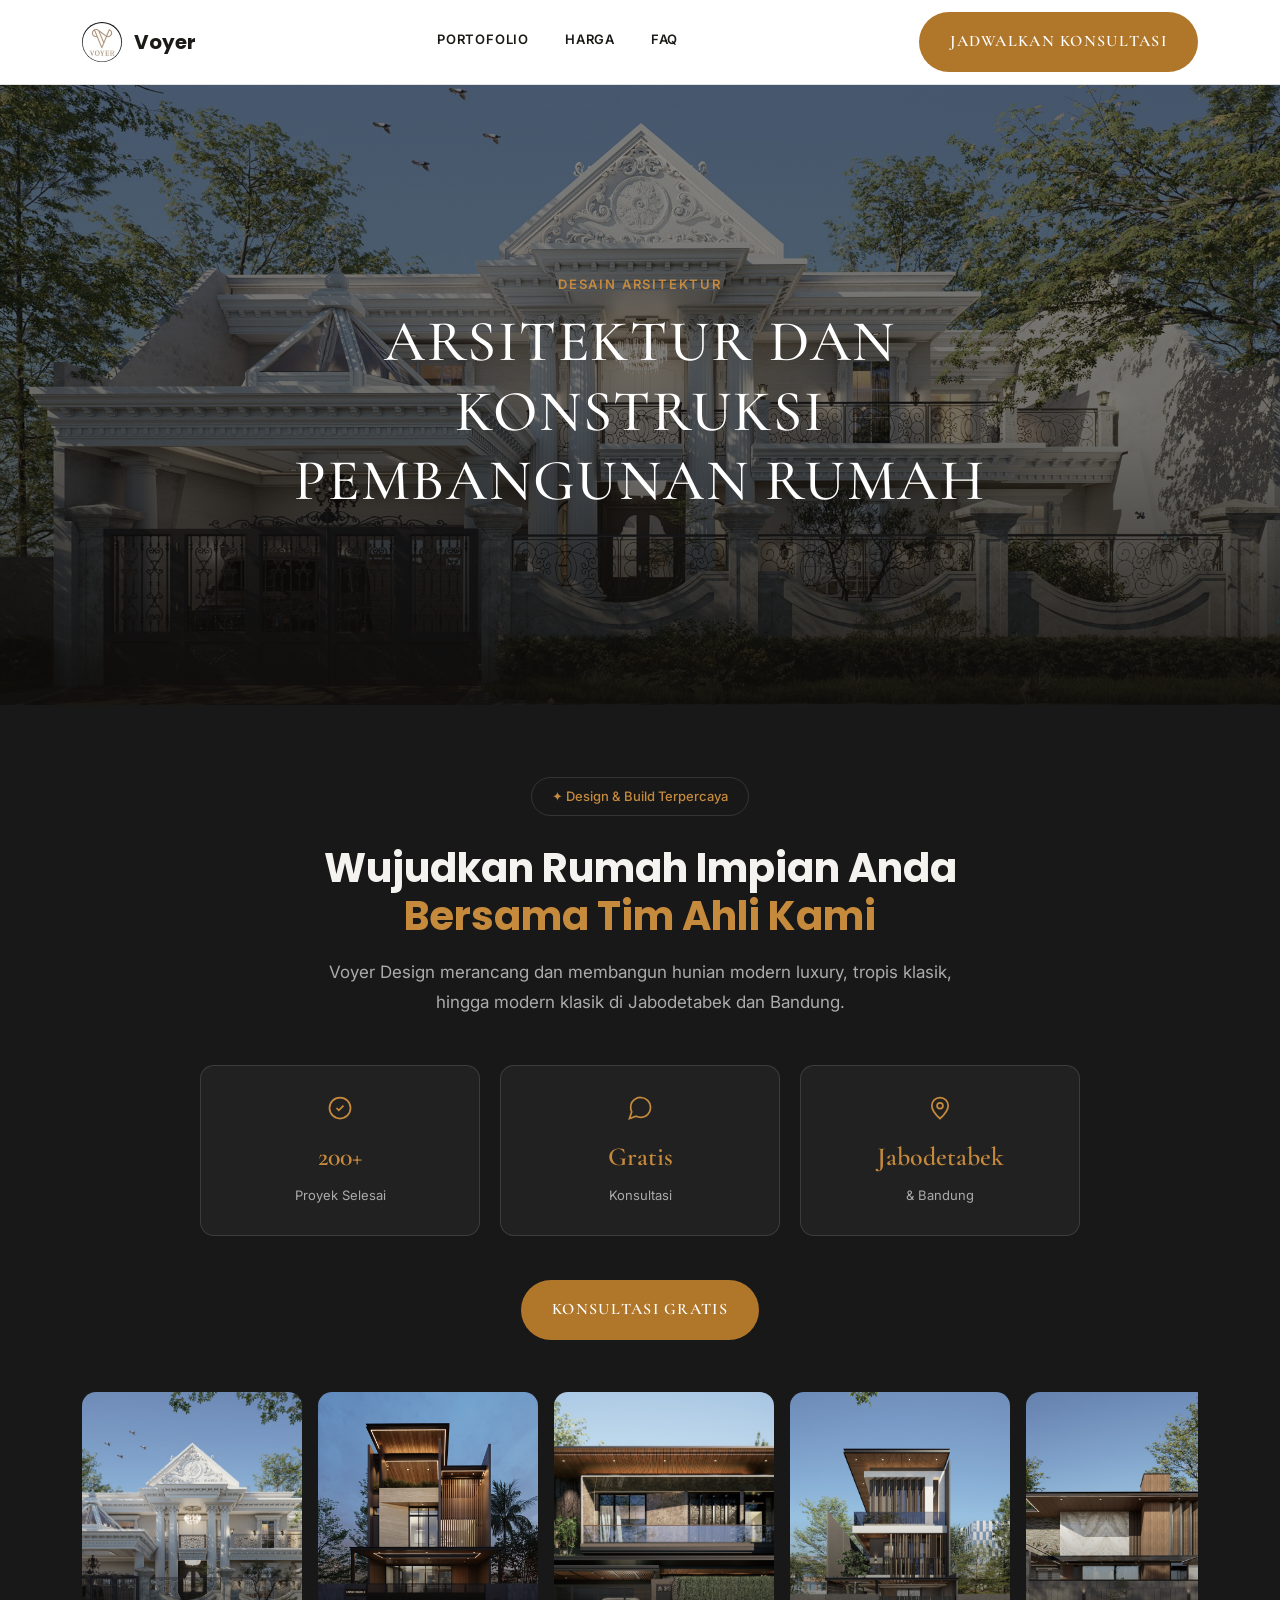
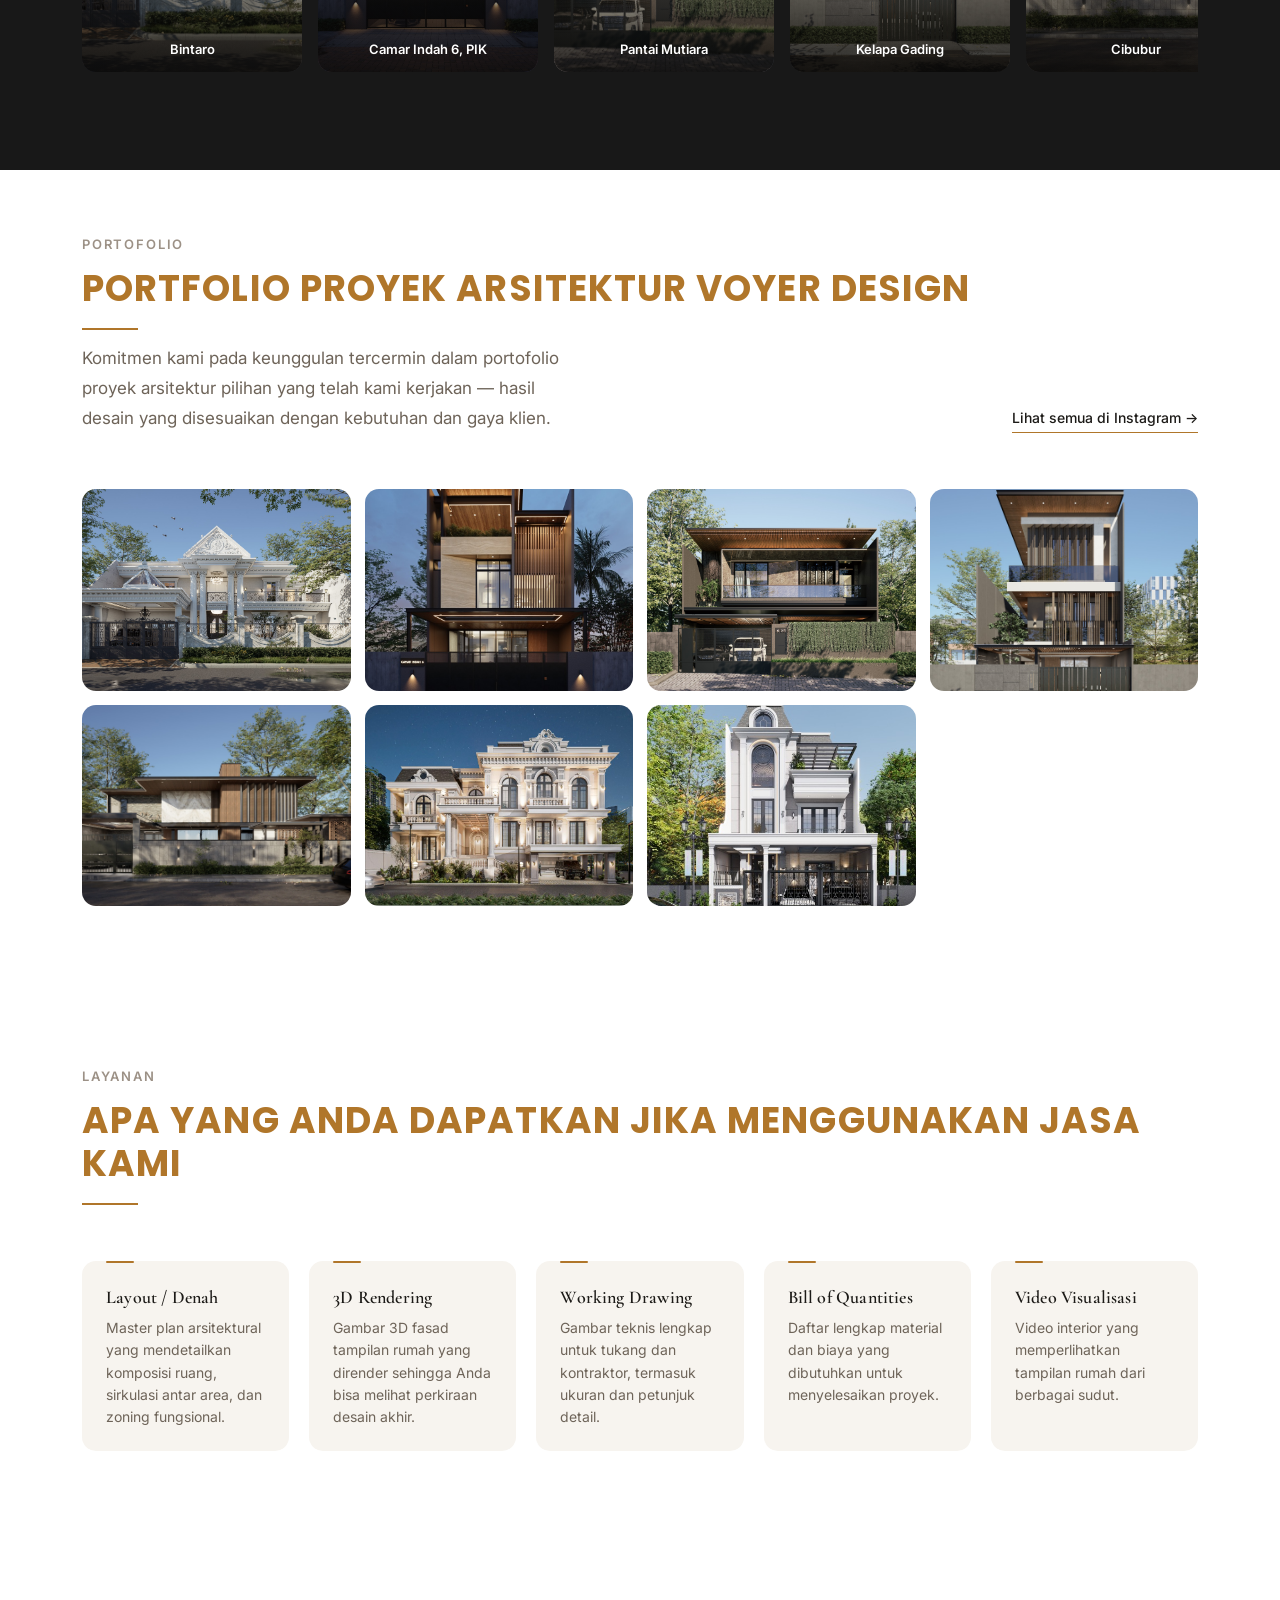
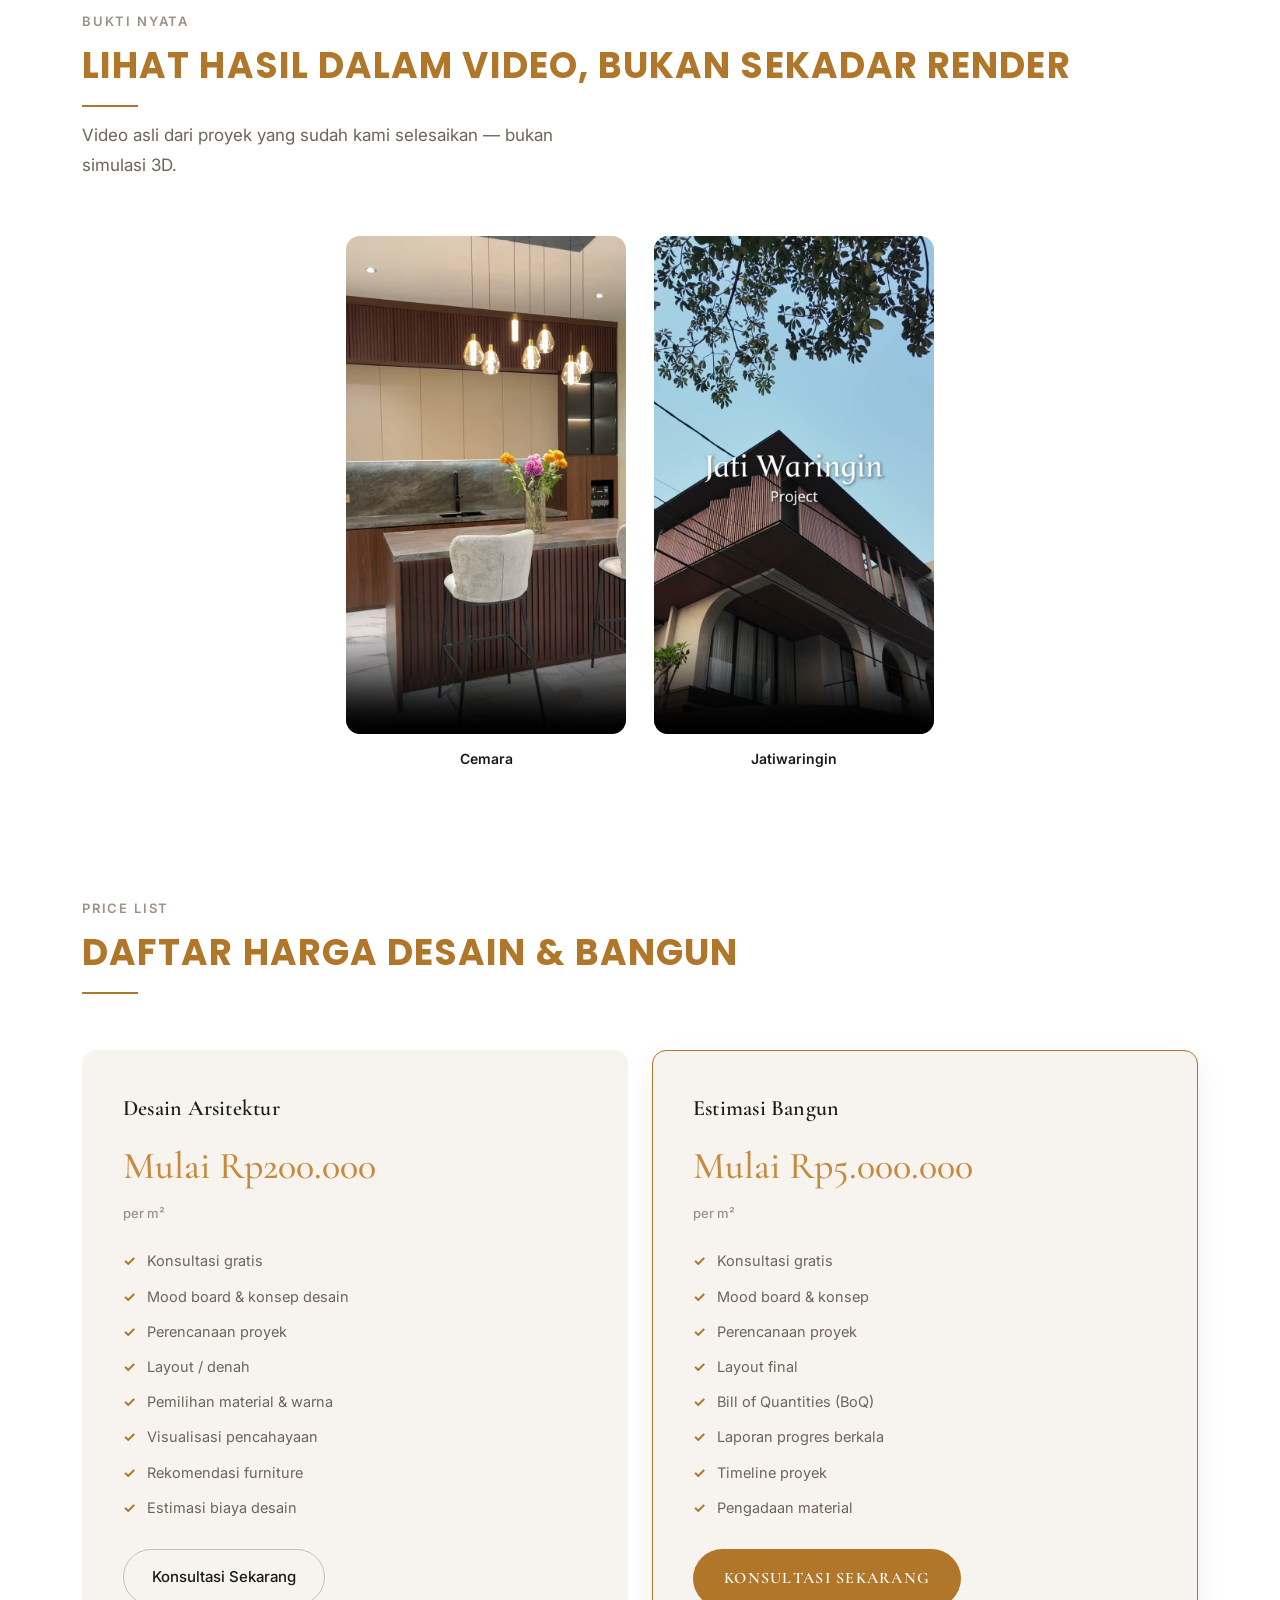
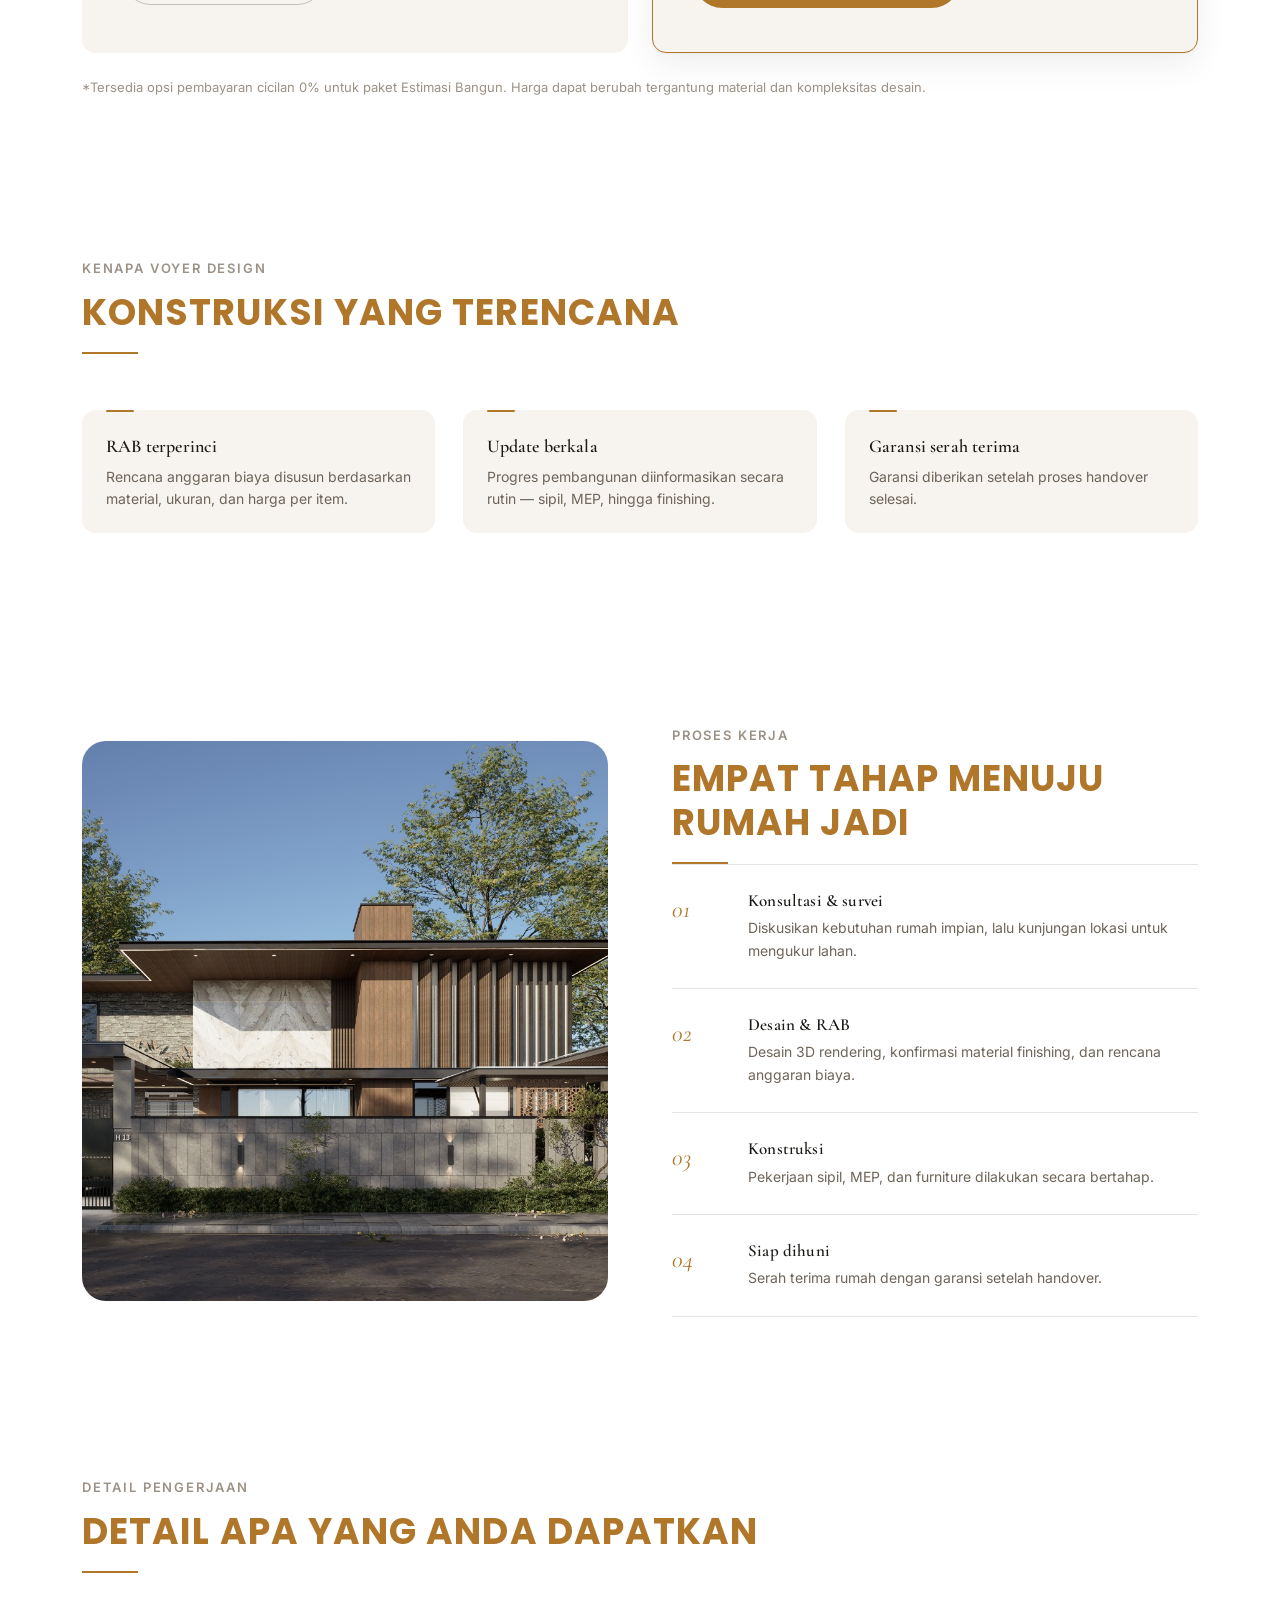
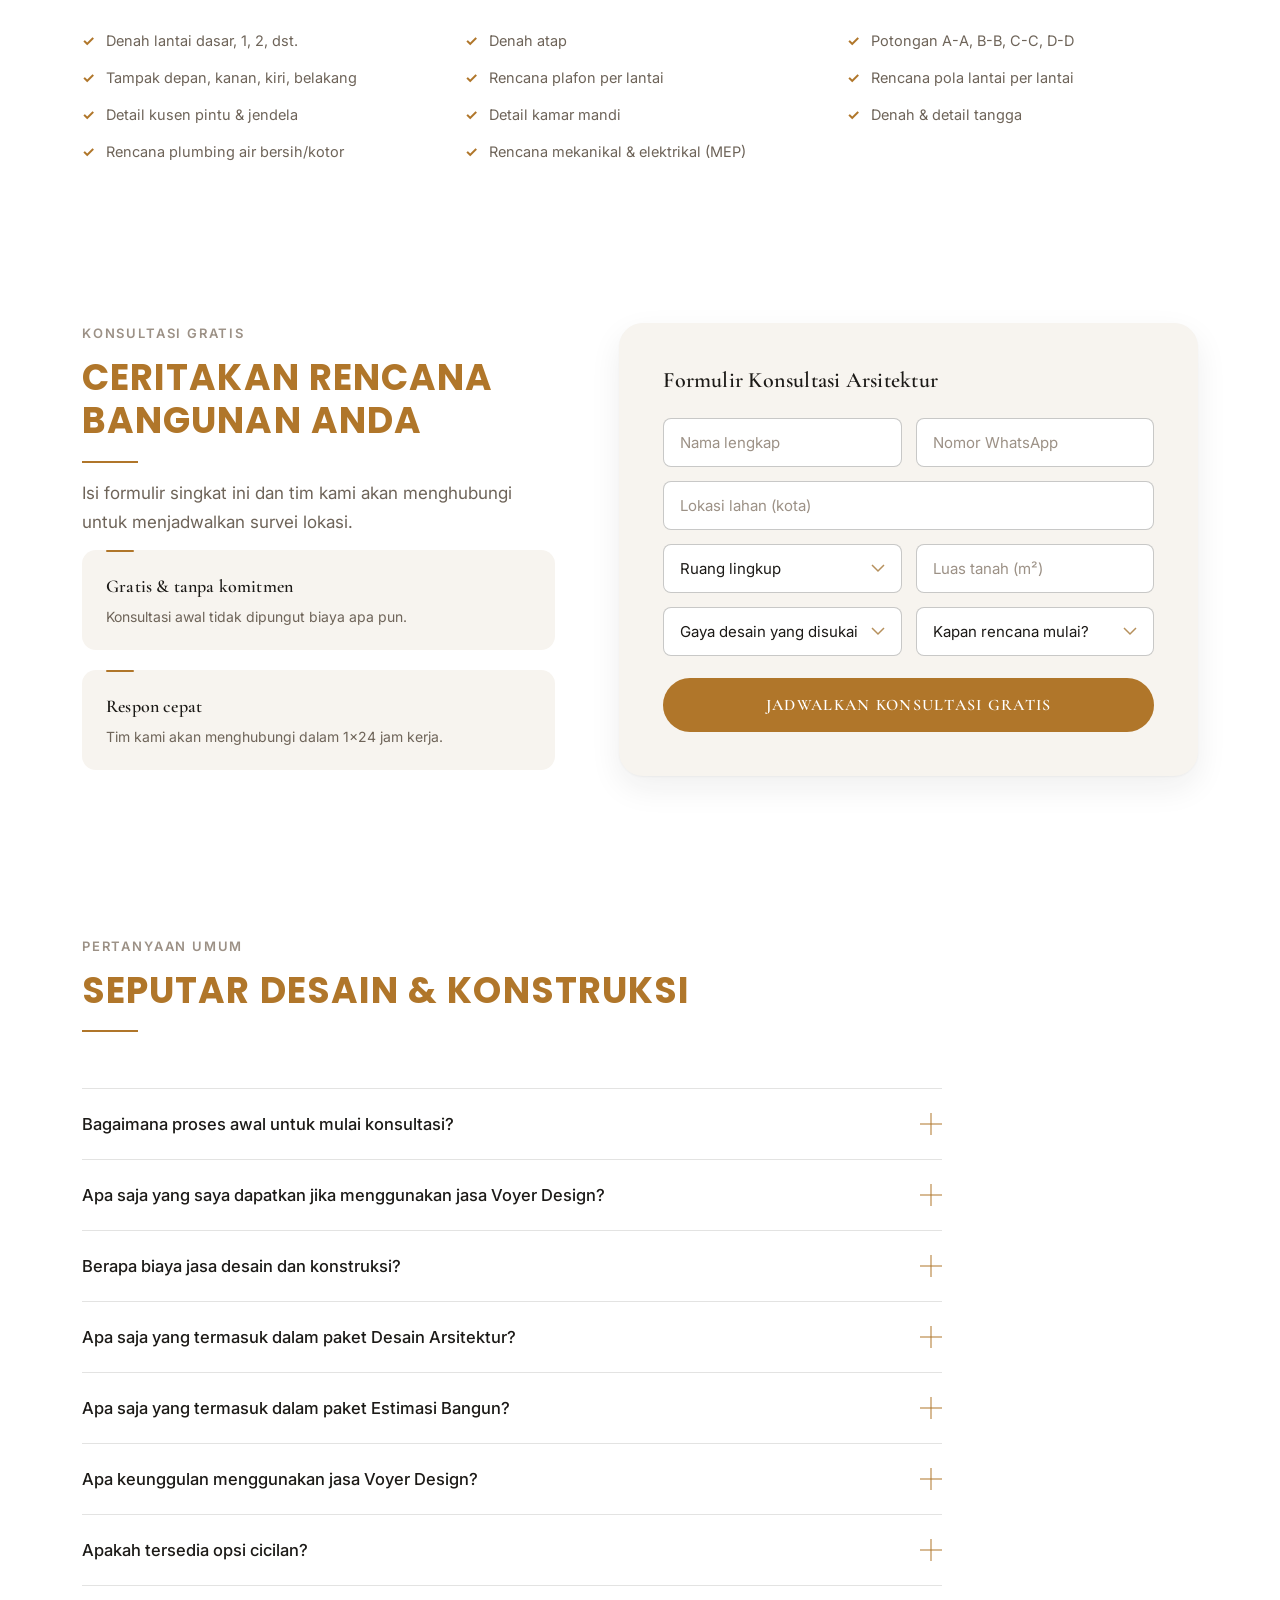
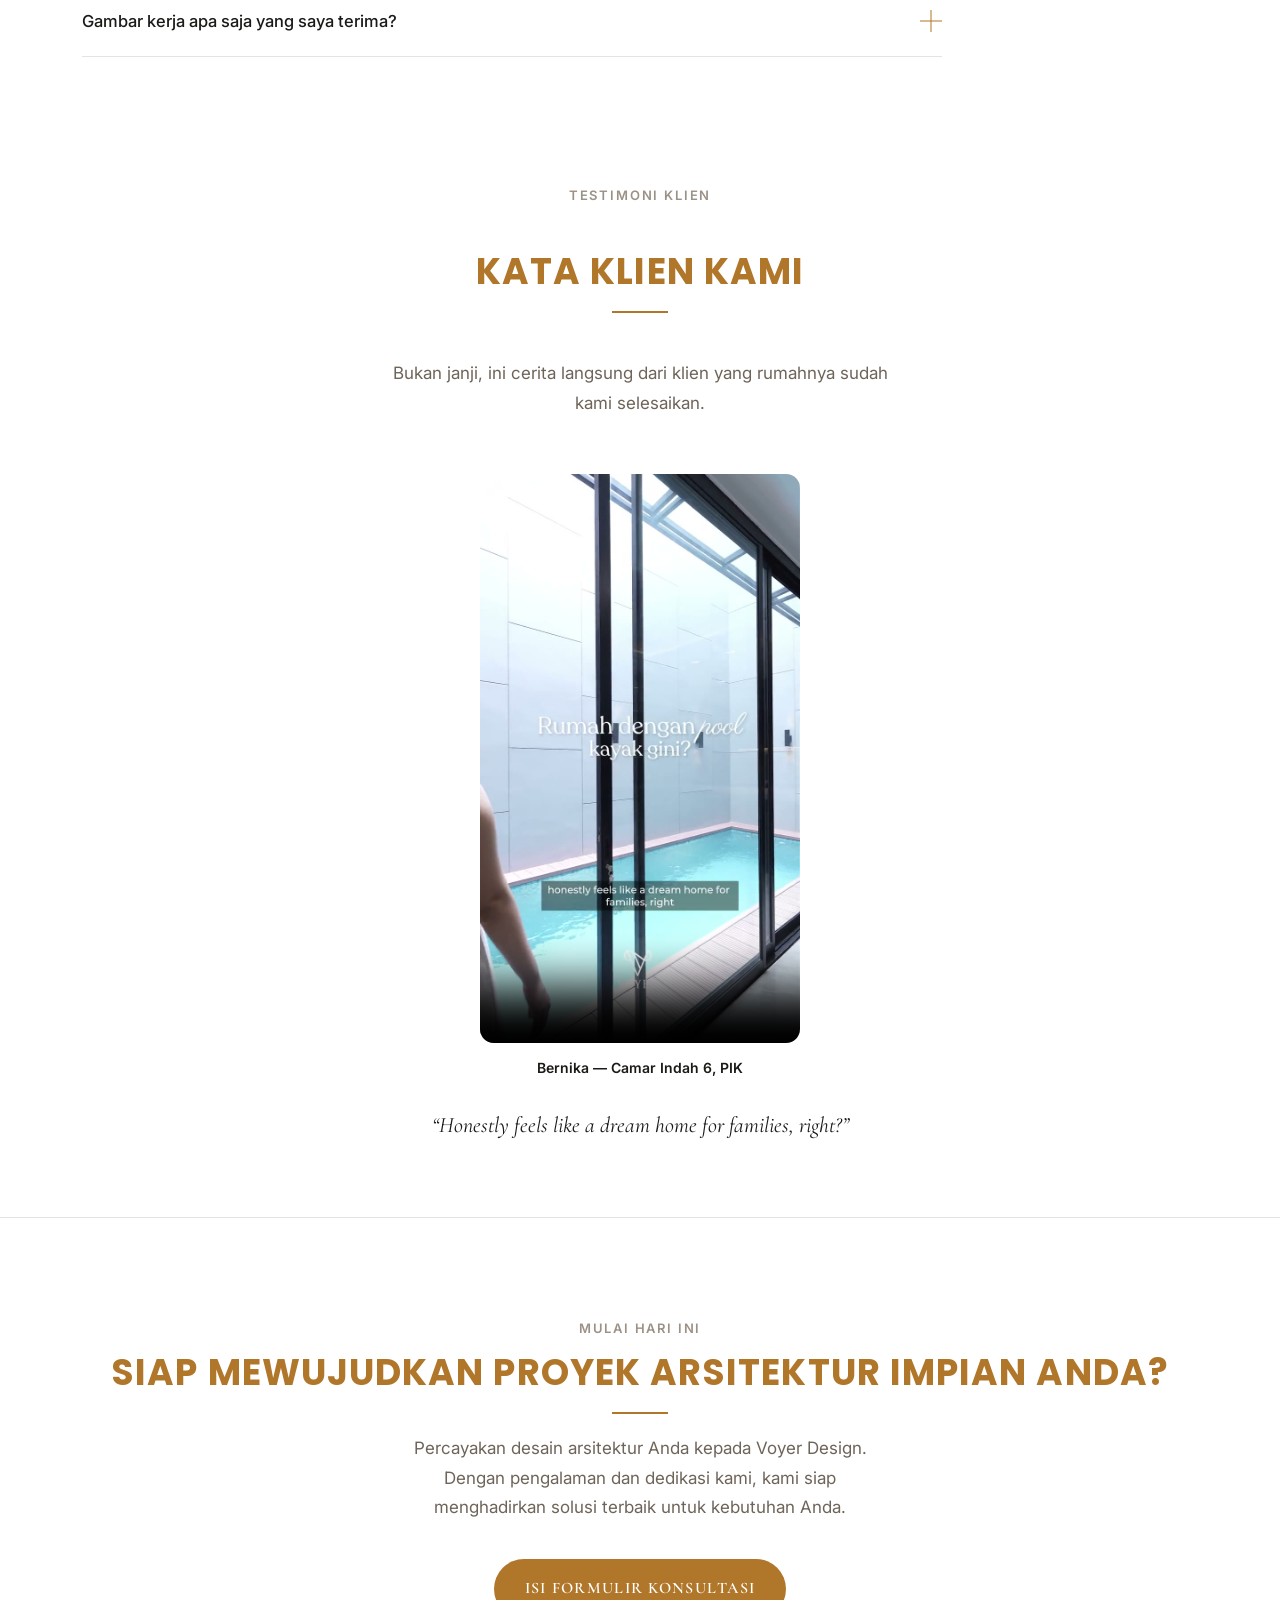
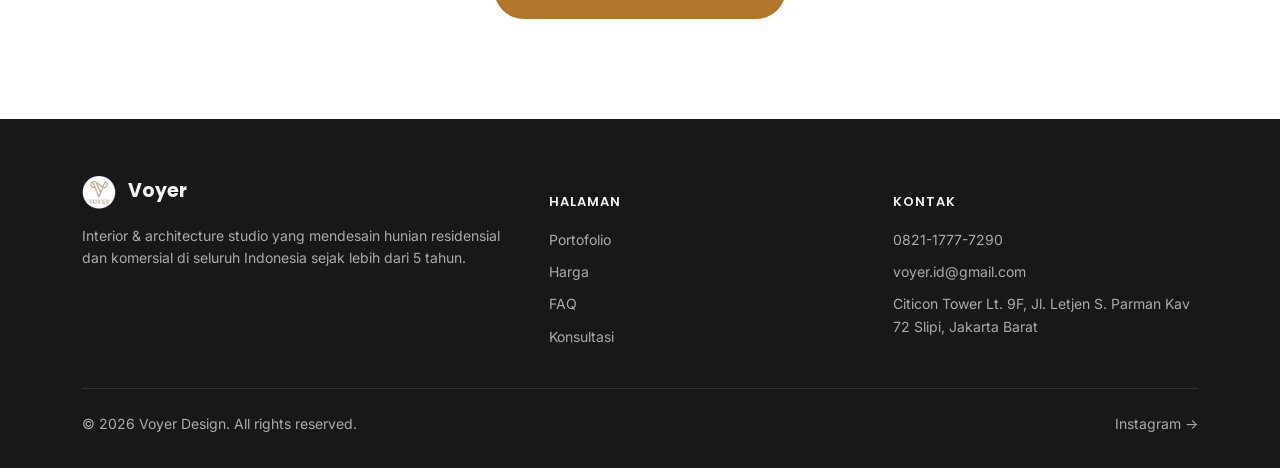
==== commit 6e733823: "updated and removed pengalaman" ====
--- a/index.html
+++ b/index.html
@@ -83,9 +83,9 @@
         <span>Proyek Selesai</span>
       </div>
       <div class="stat-card">
-        <svg viewBox="0 0 24 24" fill="none" stroke="currentColor" stroke-width="1.5"><circle cx="12" cy="12" r="9"/><path d="M12 7v5l3 3"/></svg>
-        <strong>5+</strong>
-        <span>Tahun Pengalaman</span>
+        <svg viewBox="0 0 24 24" fill="none" stroke="currentColor" stroke-width="1.5"><path d="M21 11.5a8.38 8.38 0 01-.9 3.8 8.5 8.5 0 01-7.6 4.7 8.38 8.38 0 01-3.8-.9L3 21l1.9-5.7a8.38 8.38 0 01-.9-3.8 8.5 8.5 0 014.7-7.6 8.38 8.38 0 013.8-.9h.5a8.48 8.48 0 018 8v.5z"/></svg>
+        <strong>Gratis</strong>
+        <span>Konsultasi</span>
       </div>
       <div class="stat-card">
         <svg viewBox="0 0 24 24" fill="none" stroke="currentColor" stroke-width="1.5"><path d="M12 21s-7-6.2-7-11a7 7 0 0114 0c0 4.8-7 11-7 11z"/><circle cx="12" cy="10" r="2.5"/></svg>
@@ -335,9 +335,9 @@
         <div class="form-row">
           <select class="field" name="scope">
             <option value="">Ruang lingkup</option>
-            <option>Design & Build</option>
-            <option>Kontraktor</option>
-            <option>Belum yakin</option>
+            <option>Design and Build</option>
+            <option>Design Only</option>
+            <option>Build Only</option>
           </select>
           <input class="field" type="text" name="landarea" placeholder="Luas tanah (m²)">
         </div>
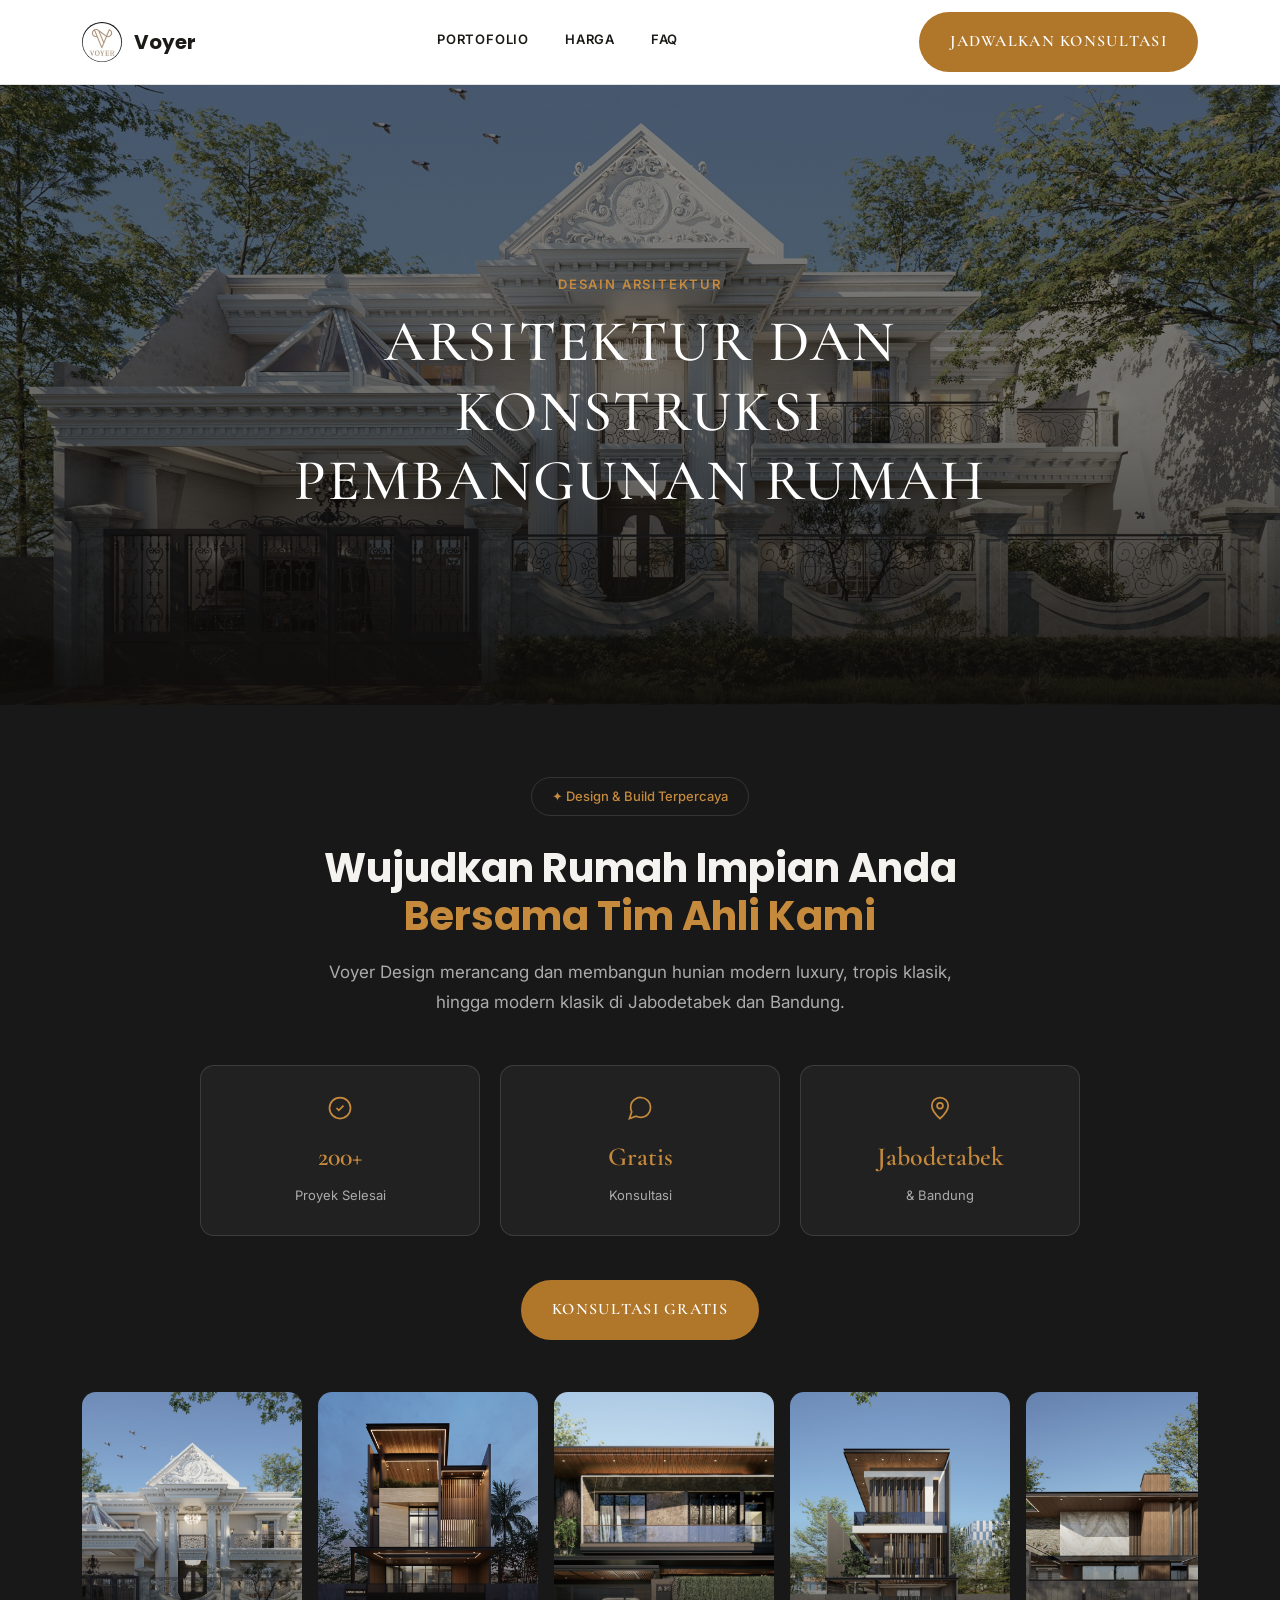
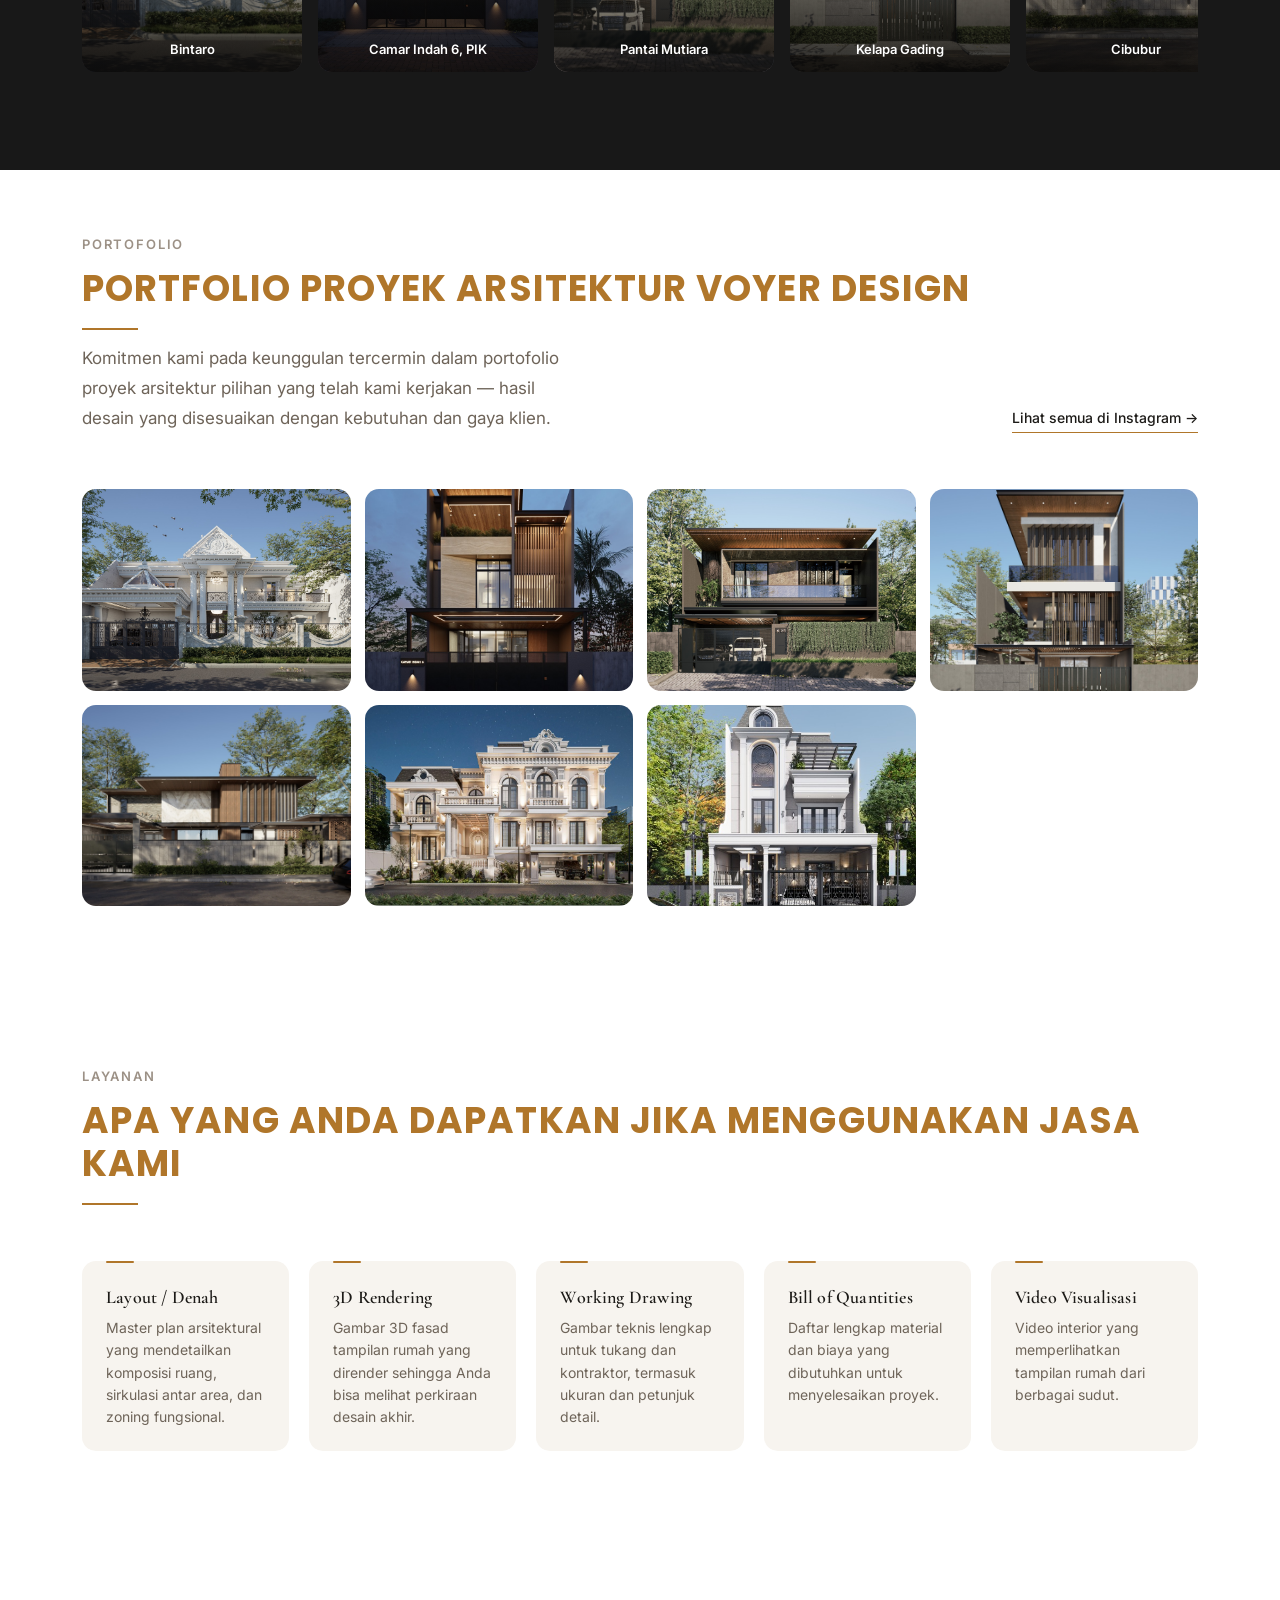
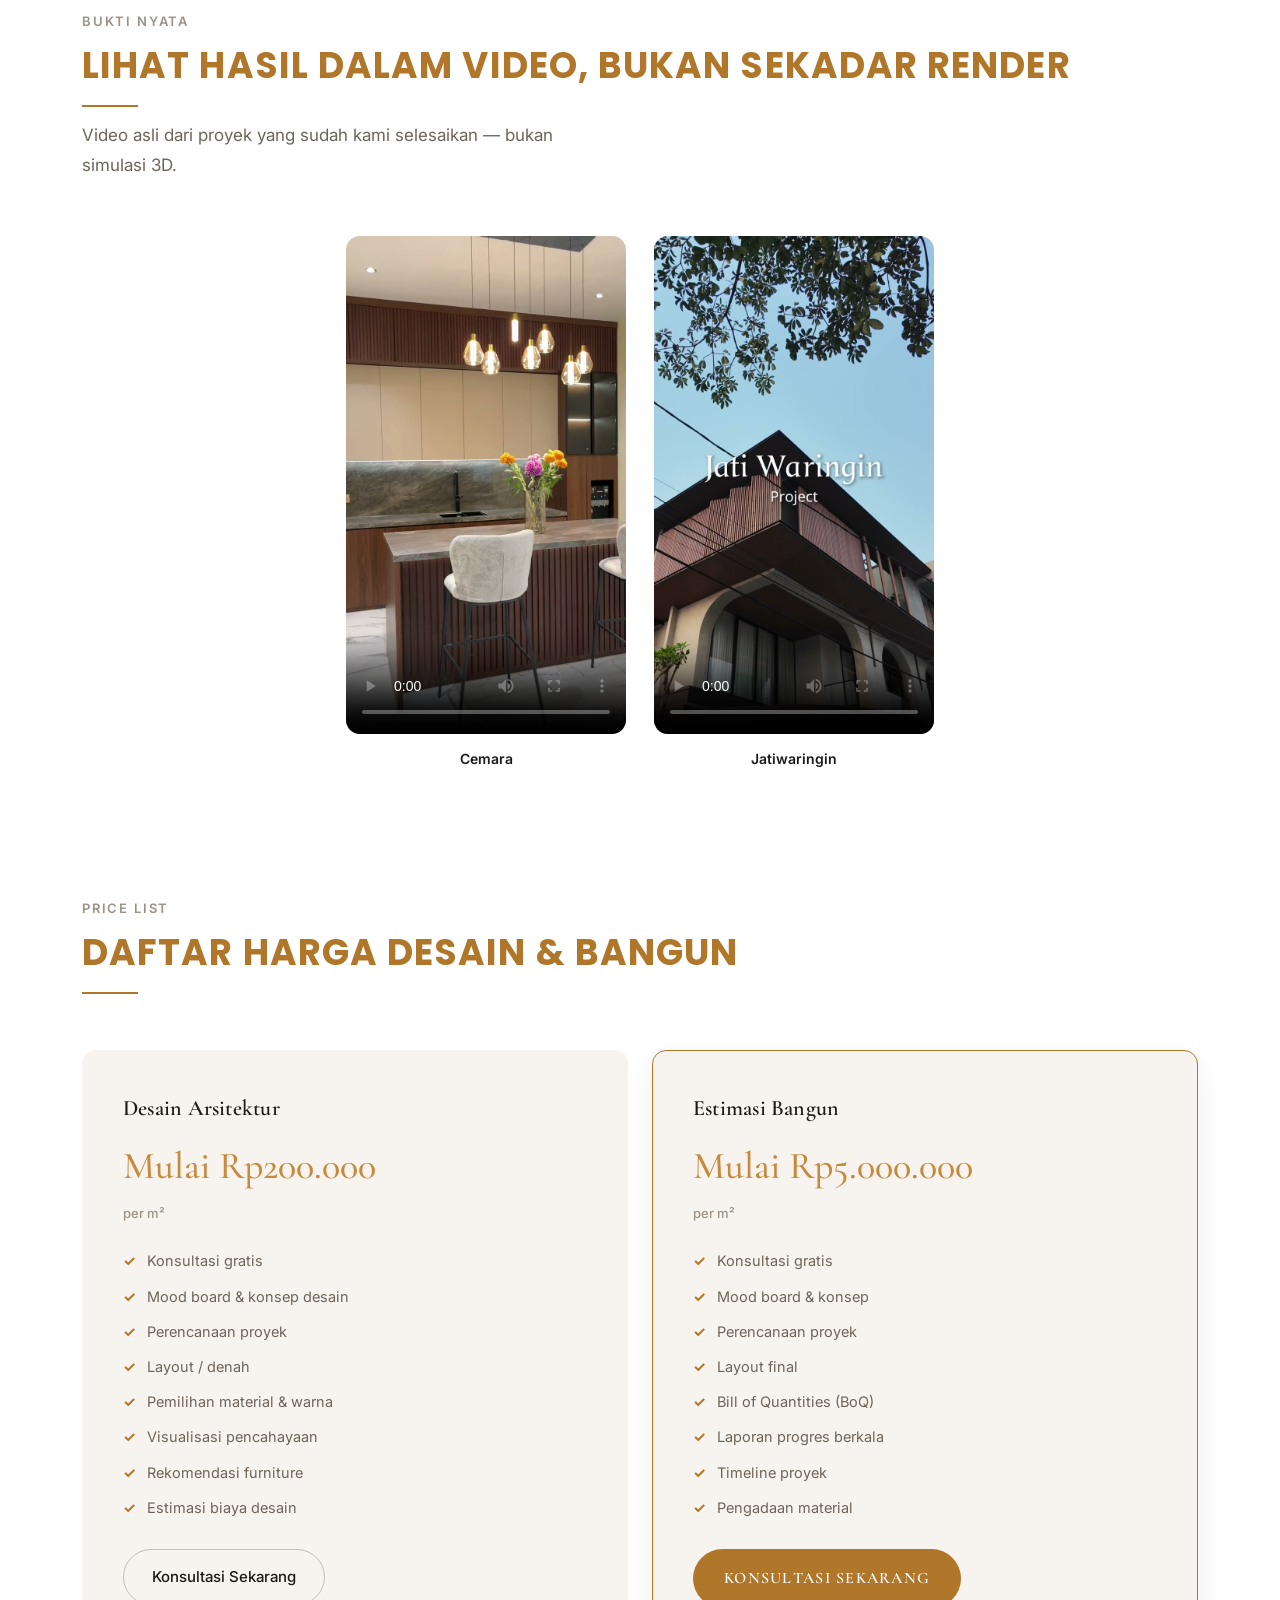
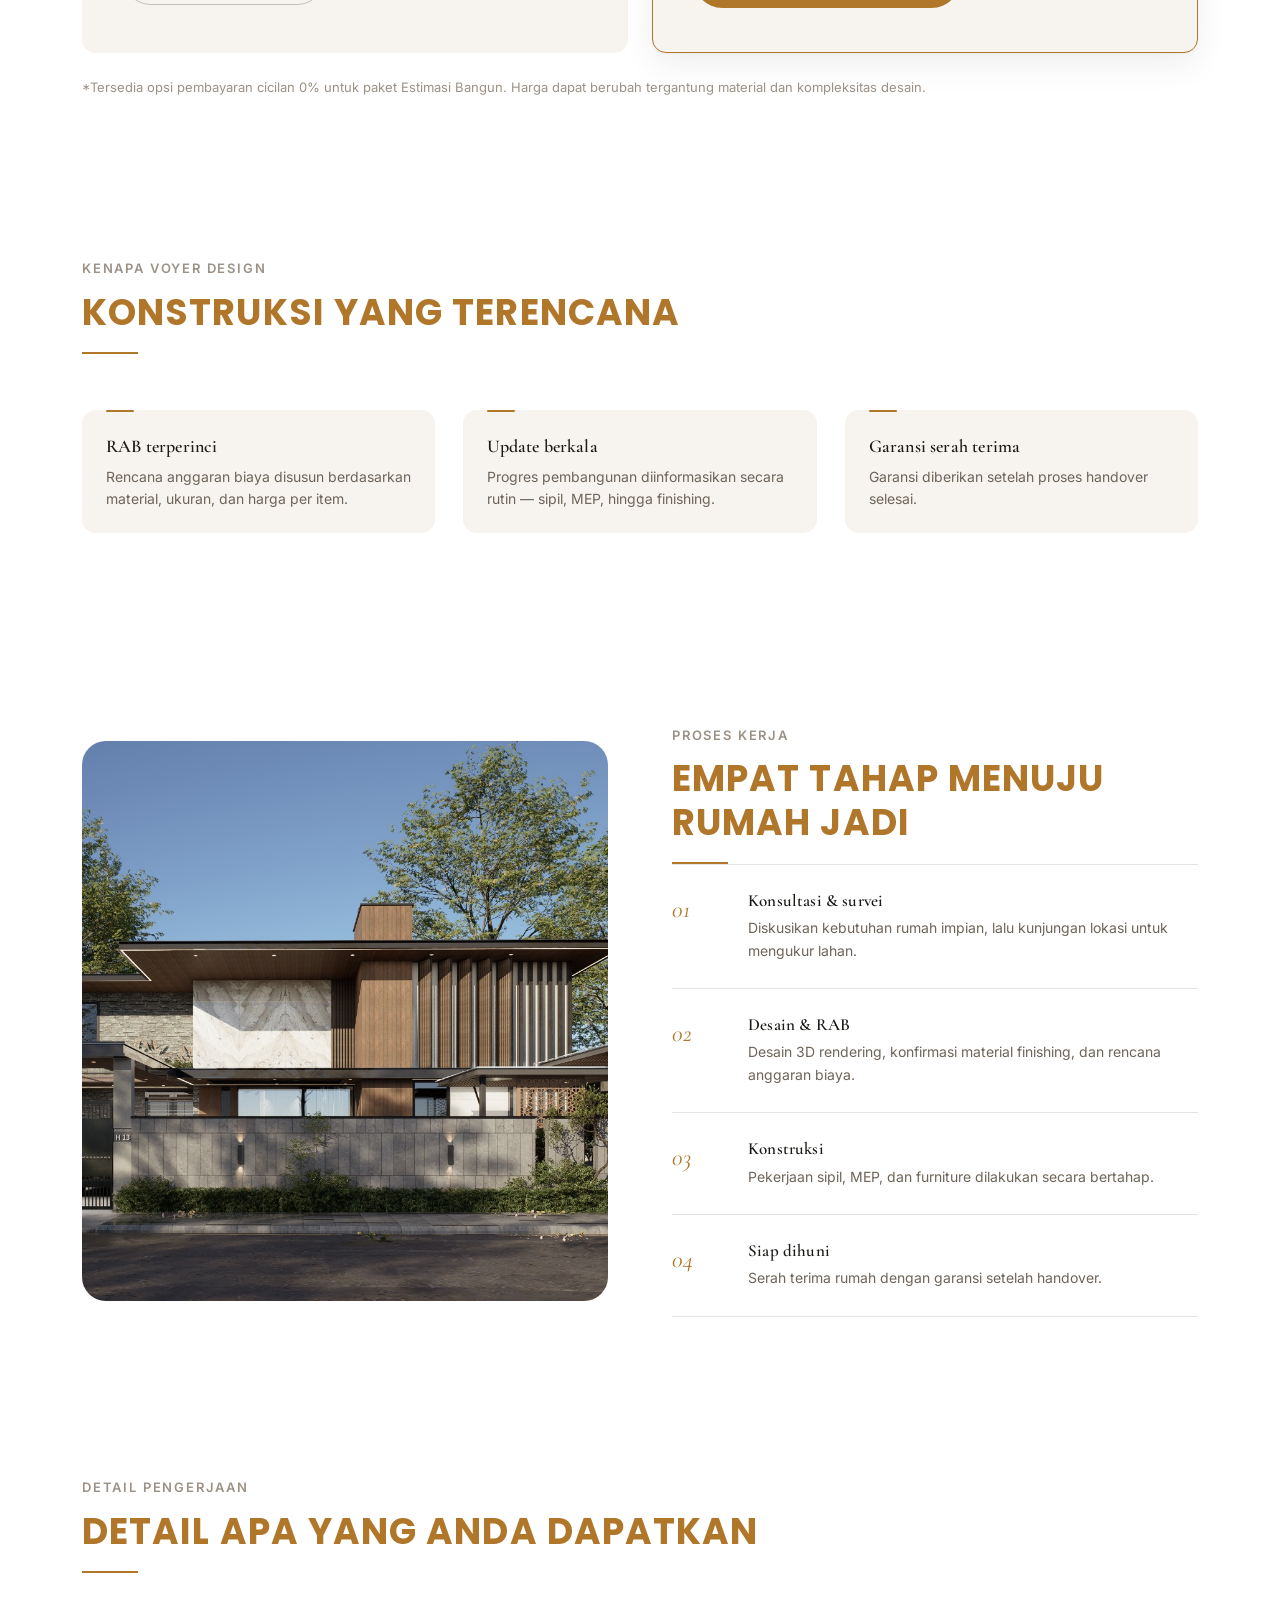
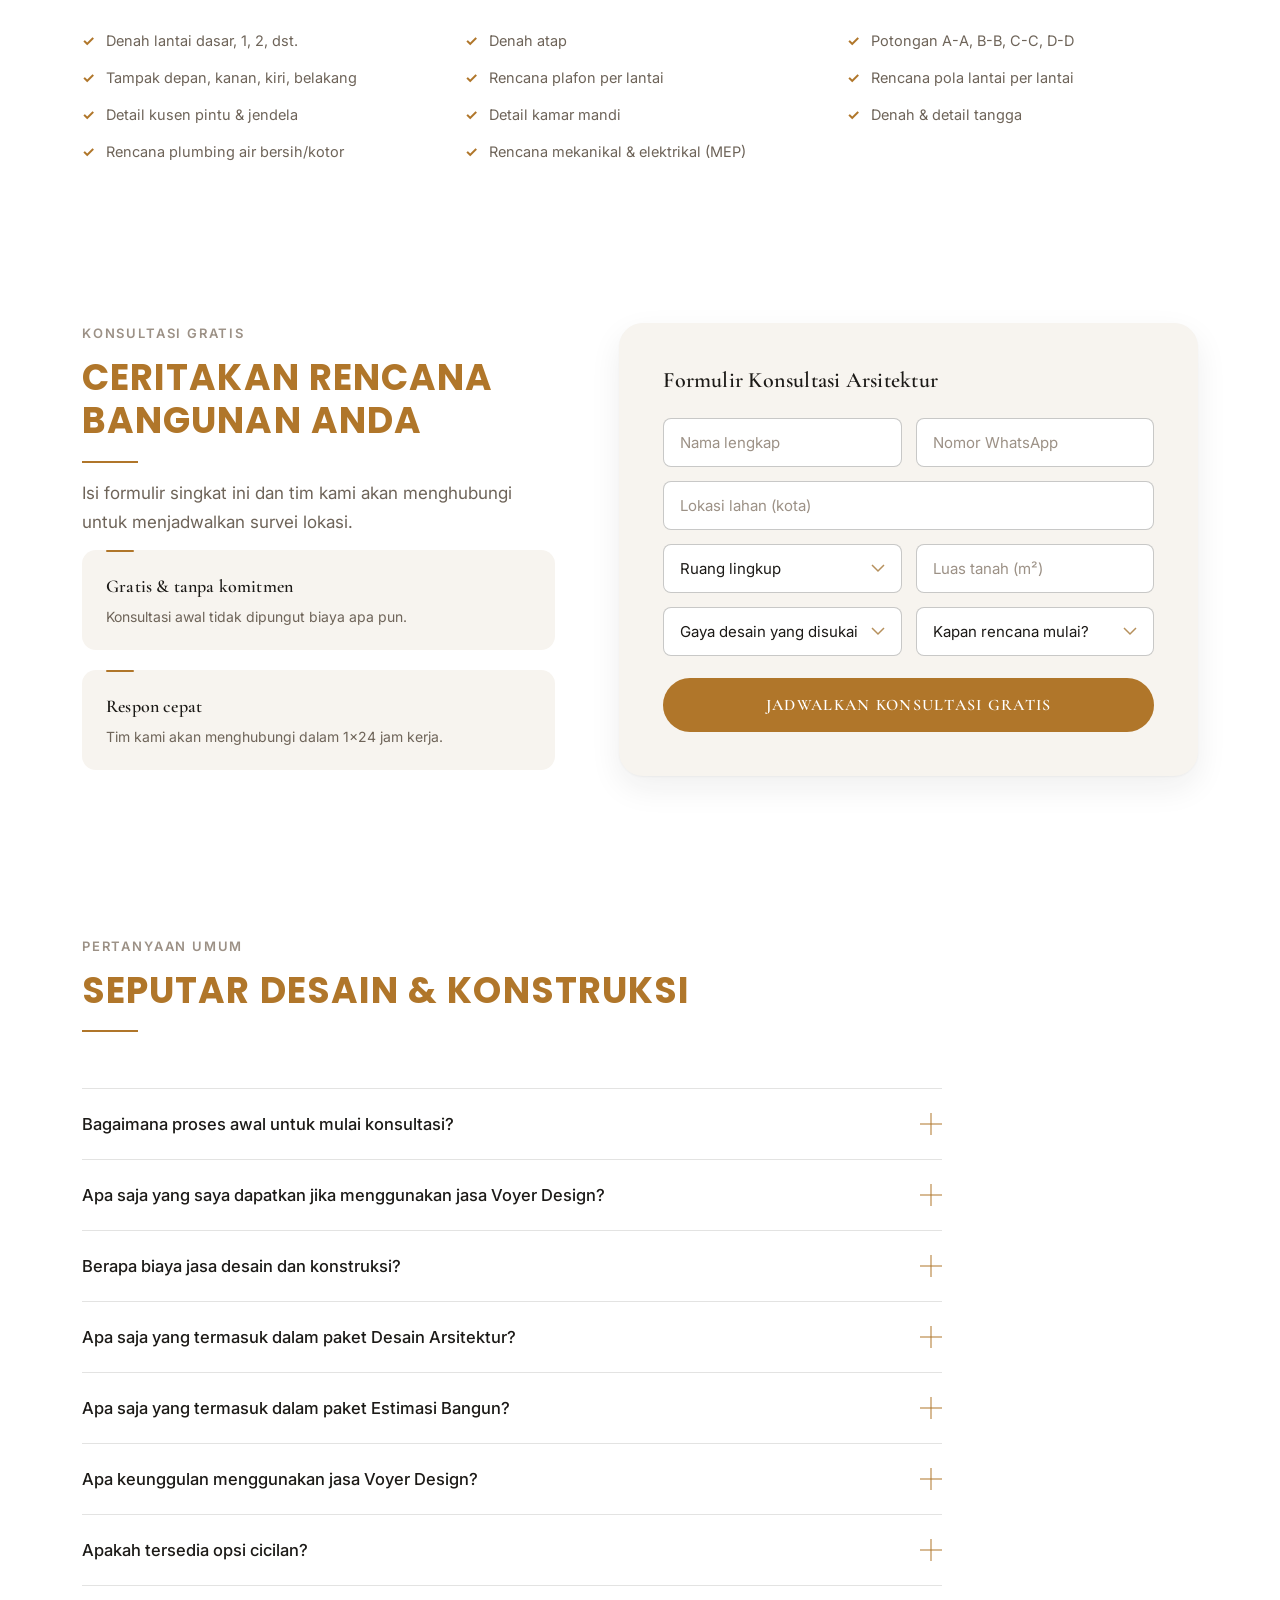
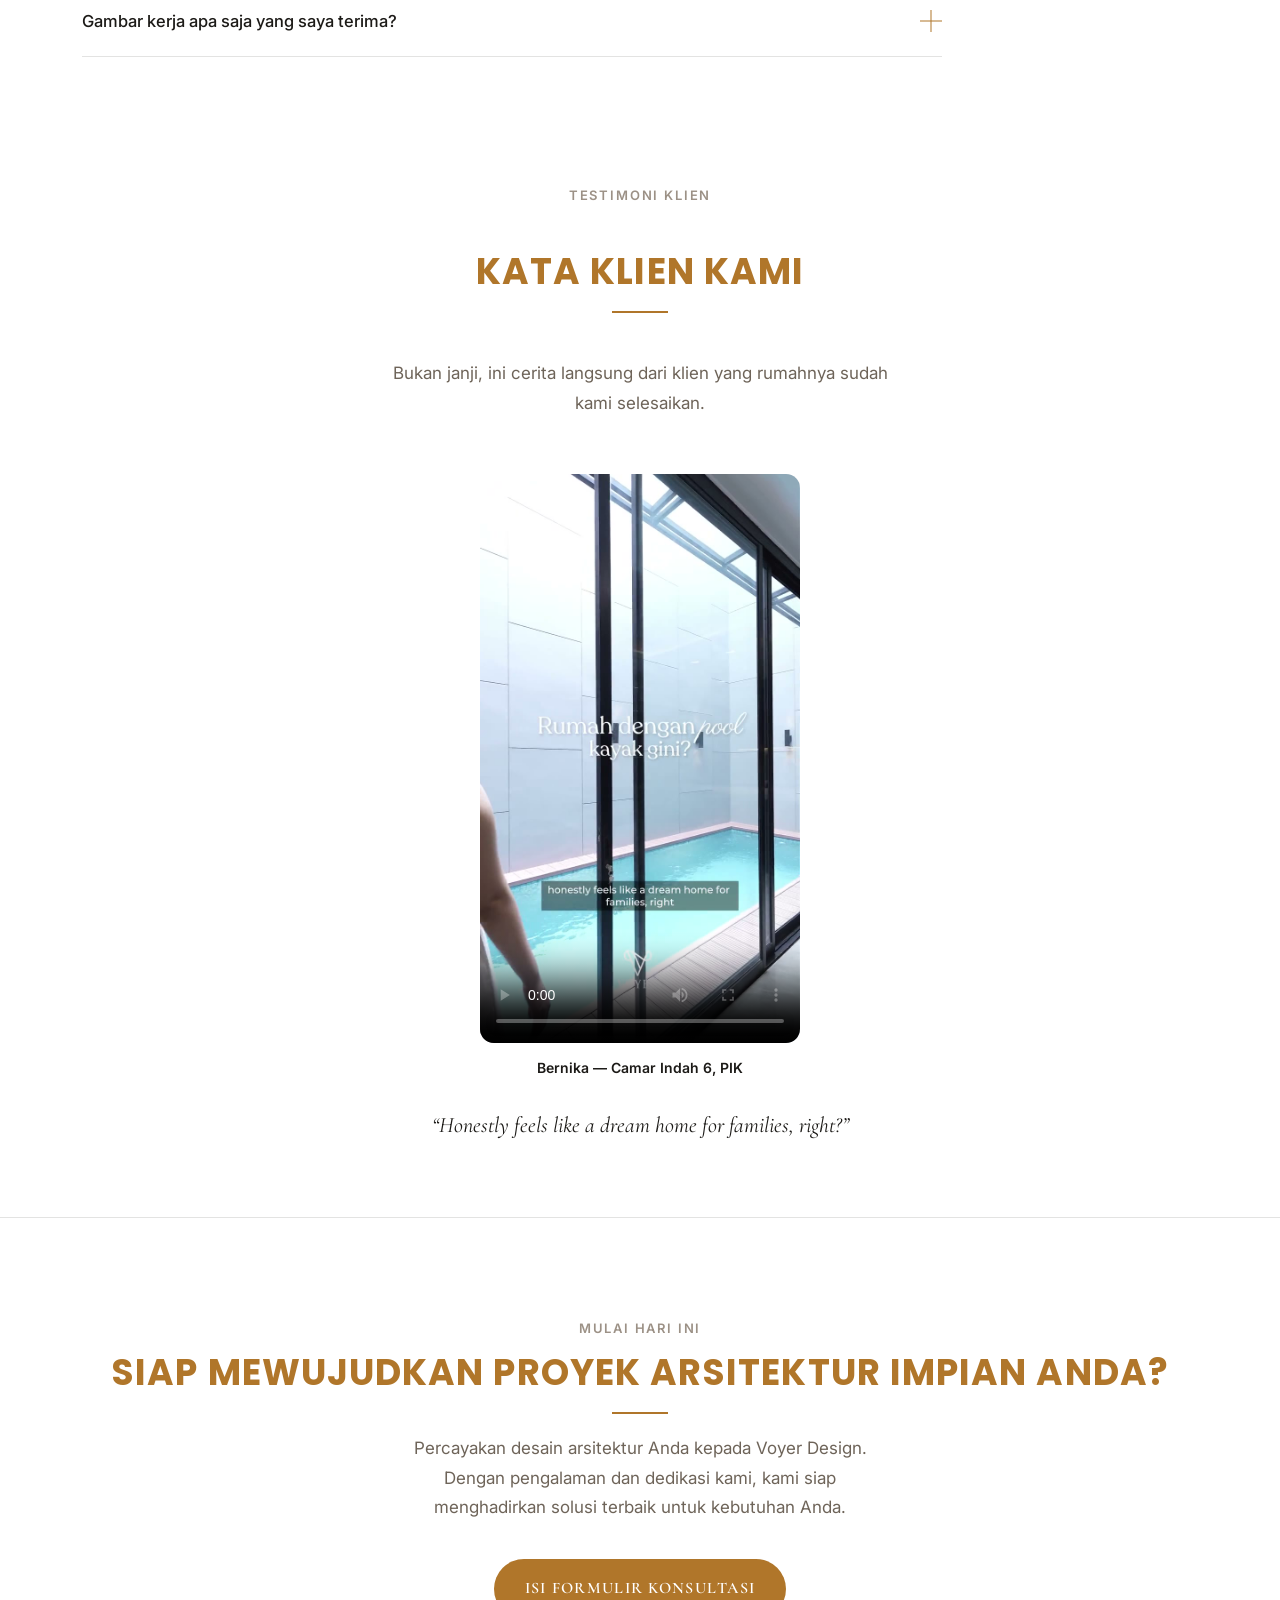
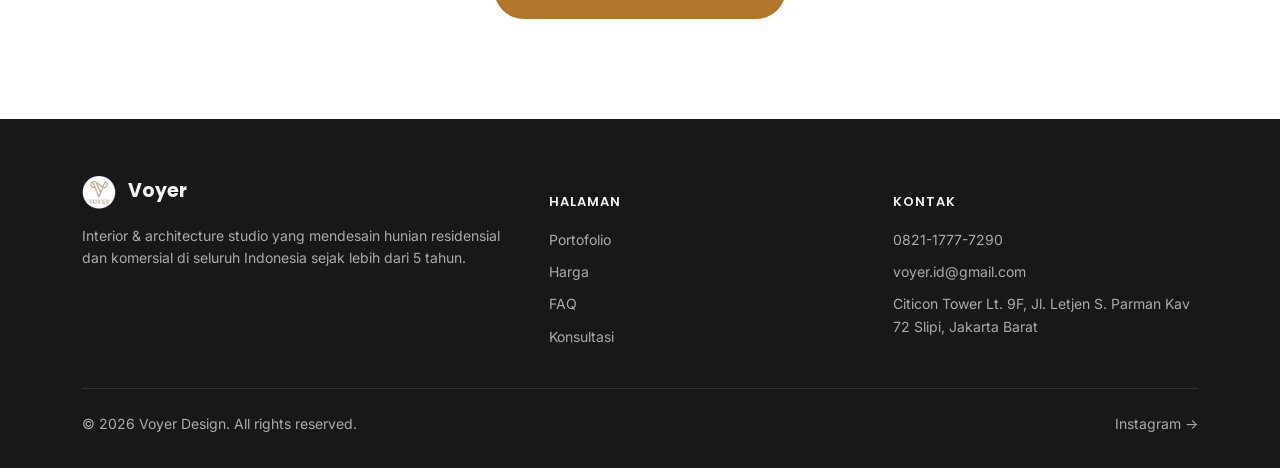
==== commit fe860f53: "all fields mandatory" ====
--- a/index.html
+++ b/index.html
@@ -331,18 +331,18 @@
           <input class="field" type="text" name="name" placeholder="Nama lengkap" required>
           <input class="field" type="tel" name="phone" placeholder="Nomor WhatsApp" required>
         </div>
-        <input class="field" type="text" name="location" placeholder="Lokasi lahan (kota)">
+        <input class="field" type="text" name="location" placeholder="Lokasi lahan (kota)" required>
         <div class="form-row">
-          <select class="field" name="scope">
+          <select class="field" name="scope" required>
             <option value="">Ruang lingkup</option>
             <option>Design and Build</option>
             <option>Design Only</option>
             <option>Build Only</option>
           </select>
-          <input class="field" type="text" name="landarea" placeholder="Luas tanah (m²)">
+          <input class="field" type="text" name="landarea" placeholder="Luas tanah (m²)" required>
         </div>
         <div class="form-row">
-          <select class="field" name="style">
+          <select class="field" name="style" required>
             <option value="">Gaya desain yang disukai</option>
             <option>Modern Luxury</option>
             <option>Klasik / American Classic</option>
@@ -351,7 +351,7 @@
             <option>Minimalis</option>
             <option>Belum yakin</option>
           </select>
-          <select class="field" name="timeline">
+          <select class="field" name="timeline" required>
             <option value="">Kapan rencana mulai?</option>
             <option>Segera (&lt;1 bulan)</option>
             <option>1&ndash;3 bulan</option>
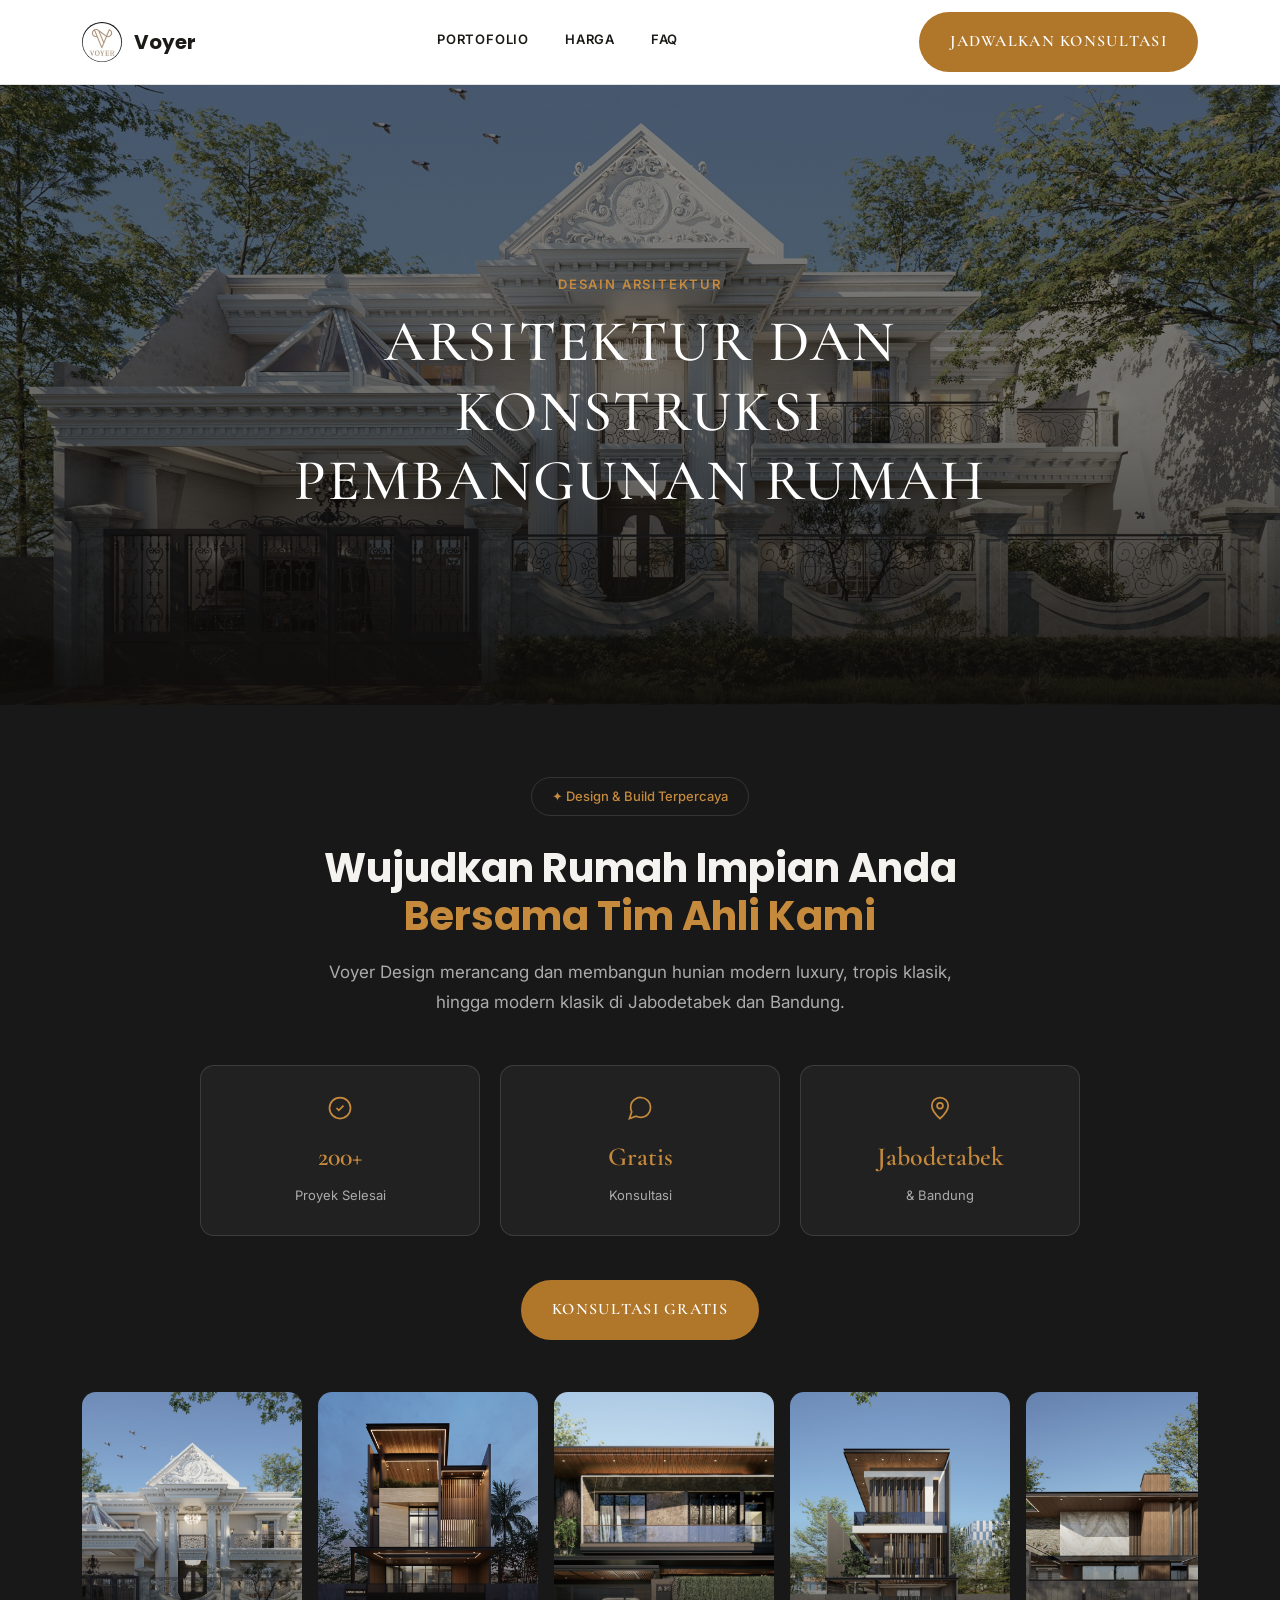
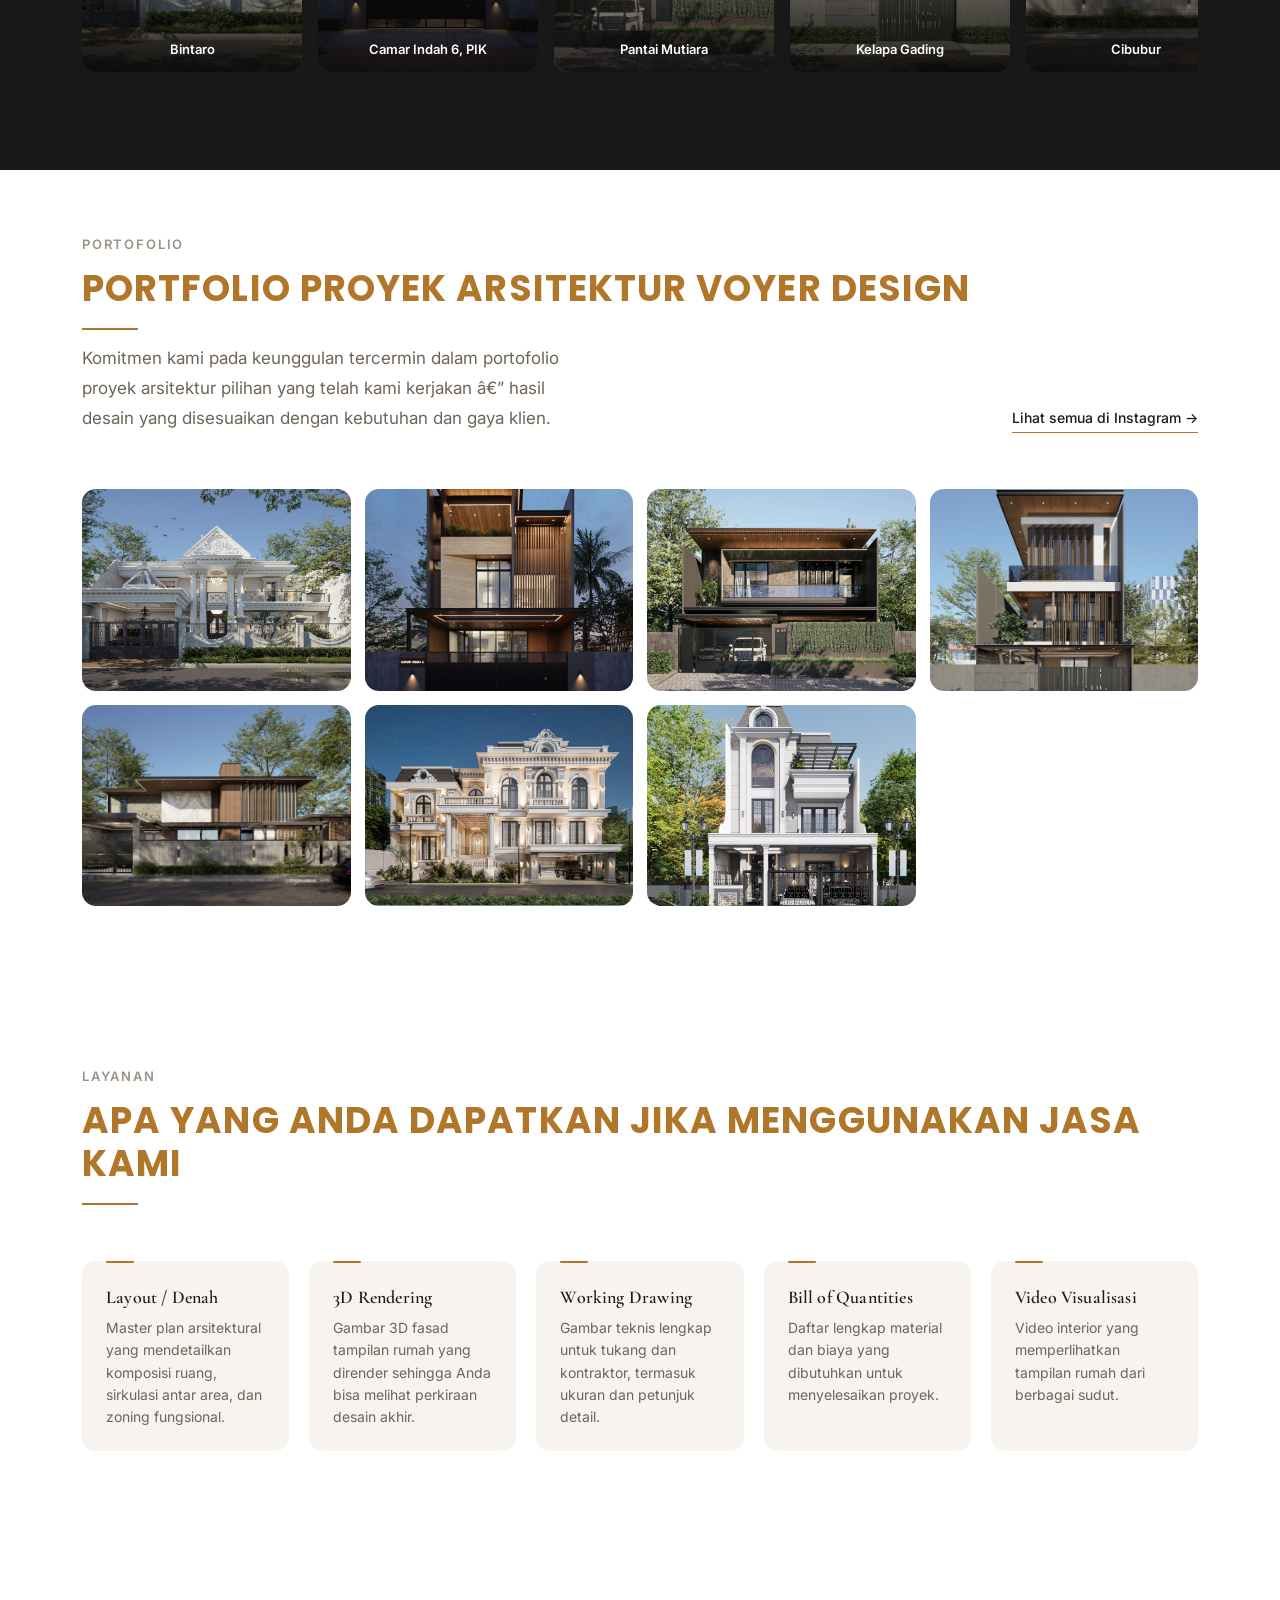
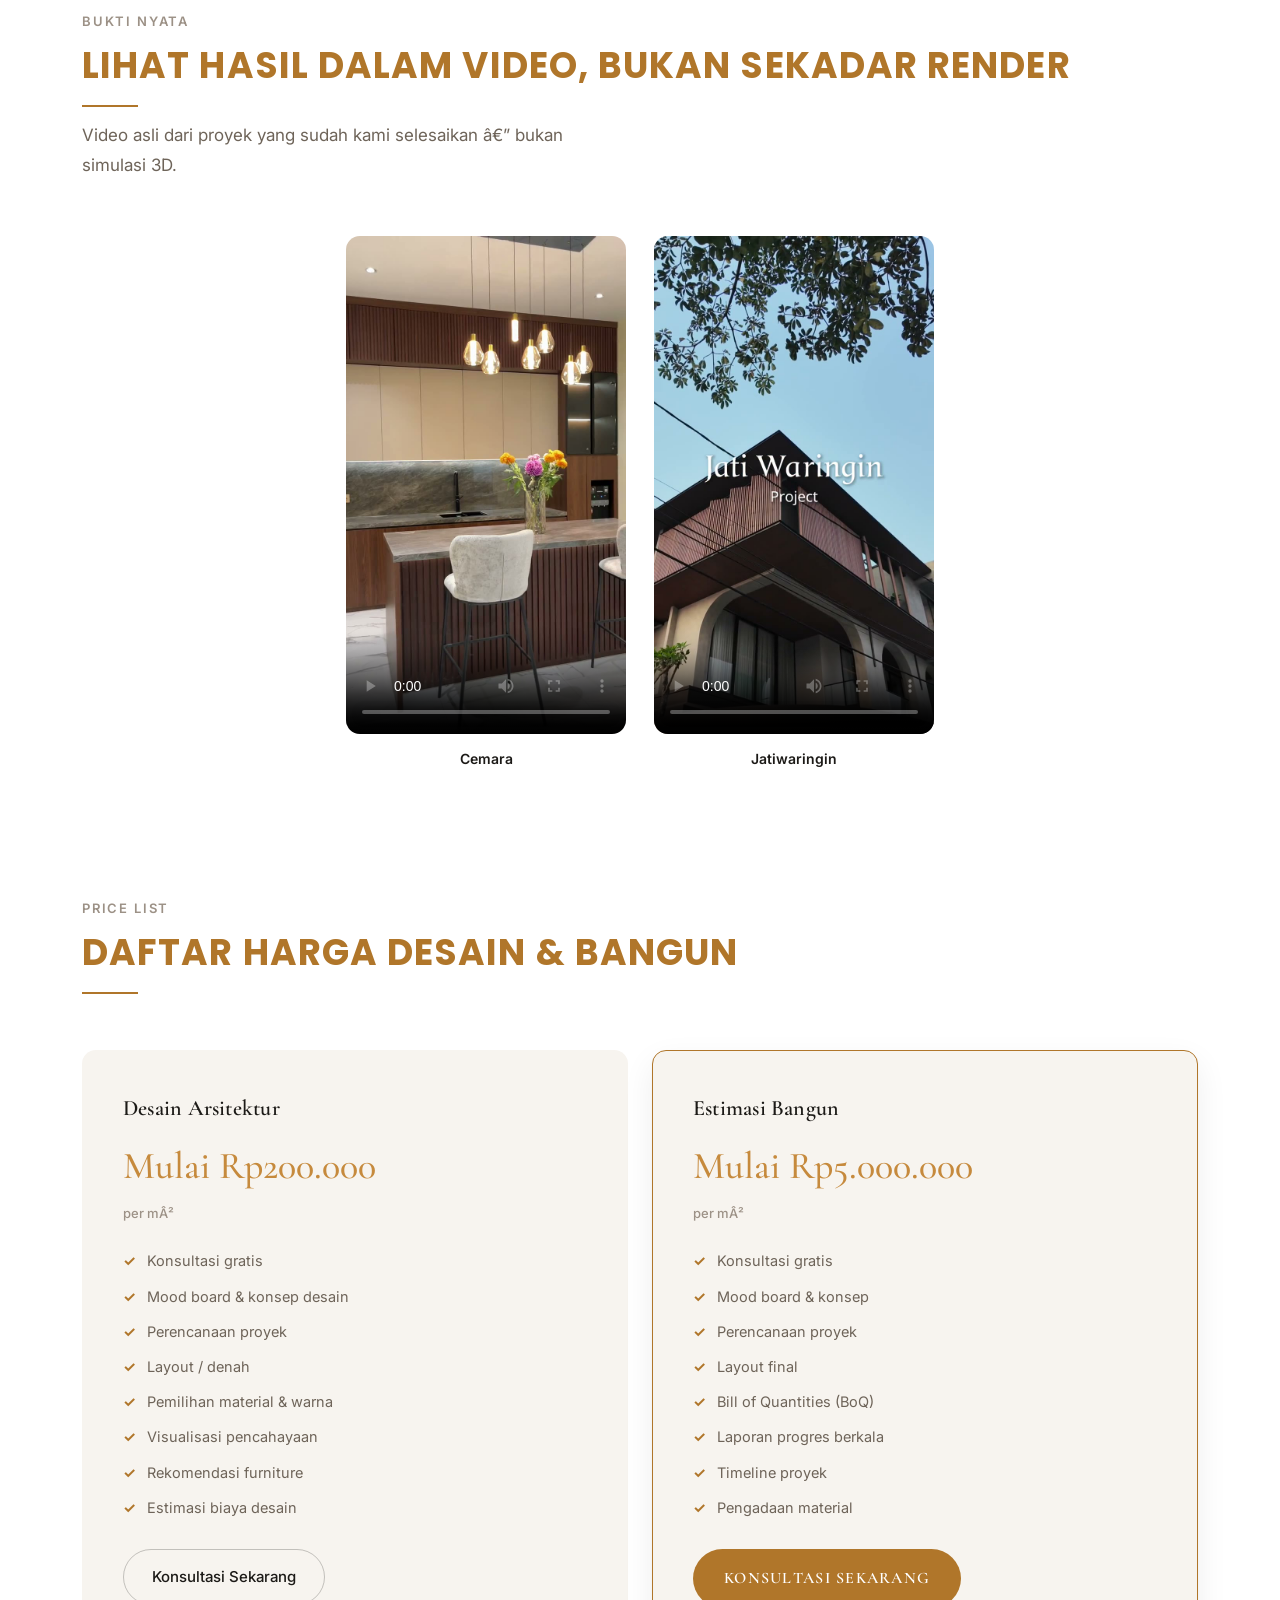
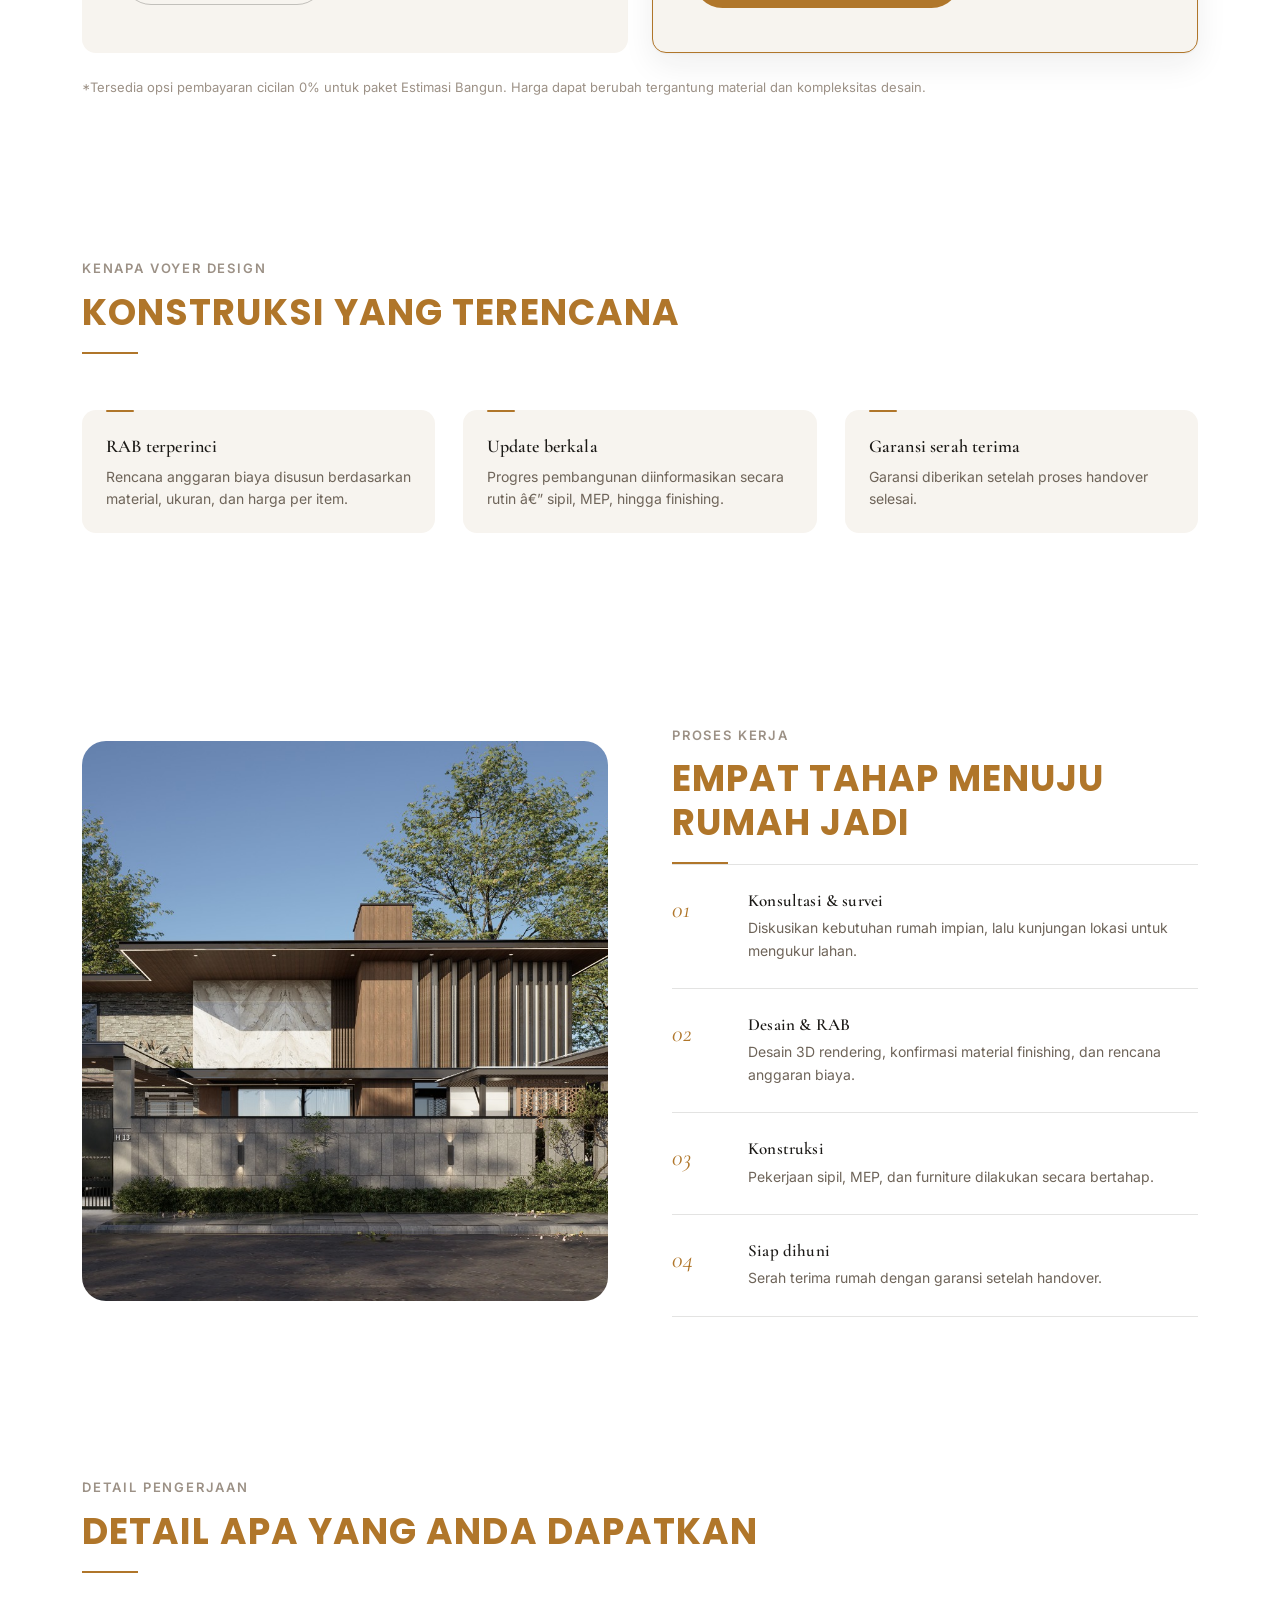
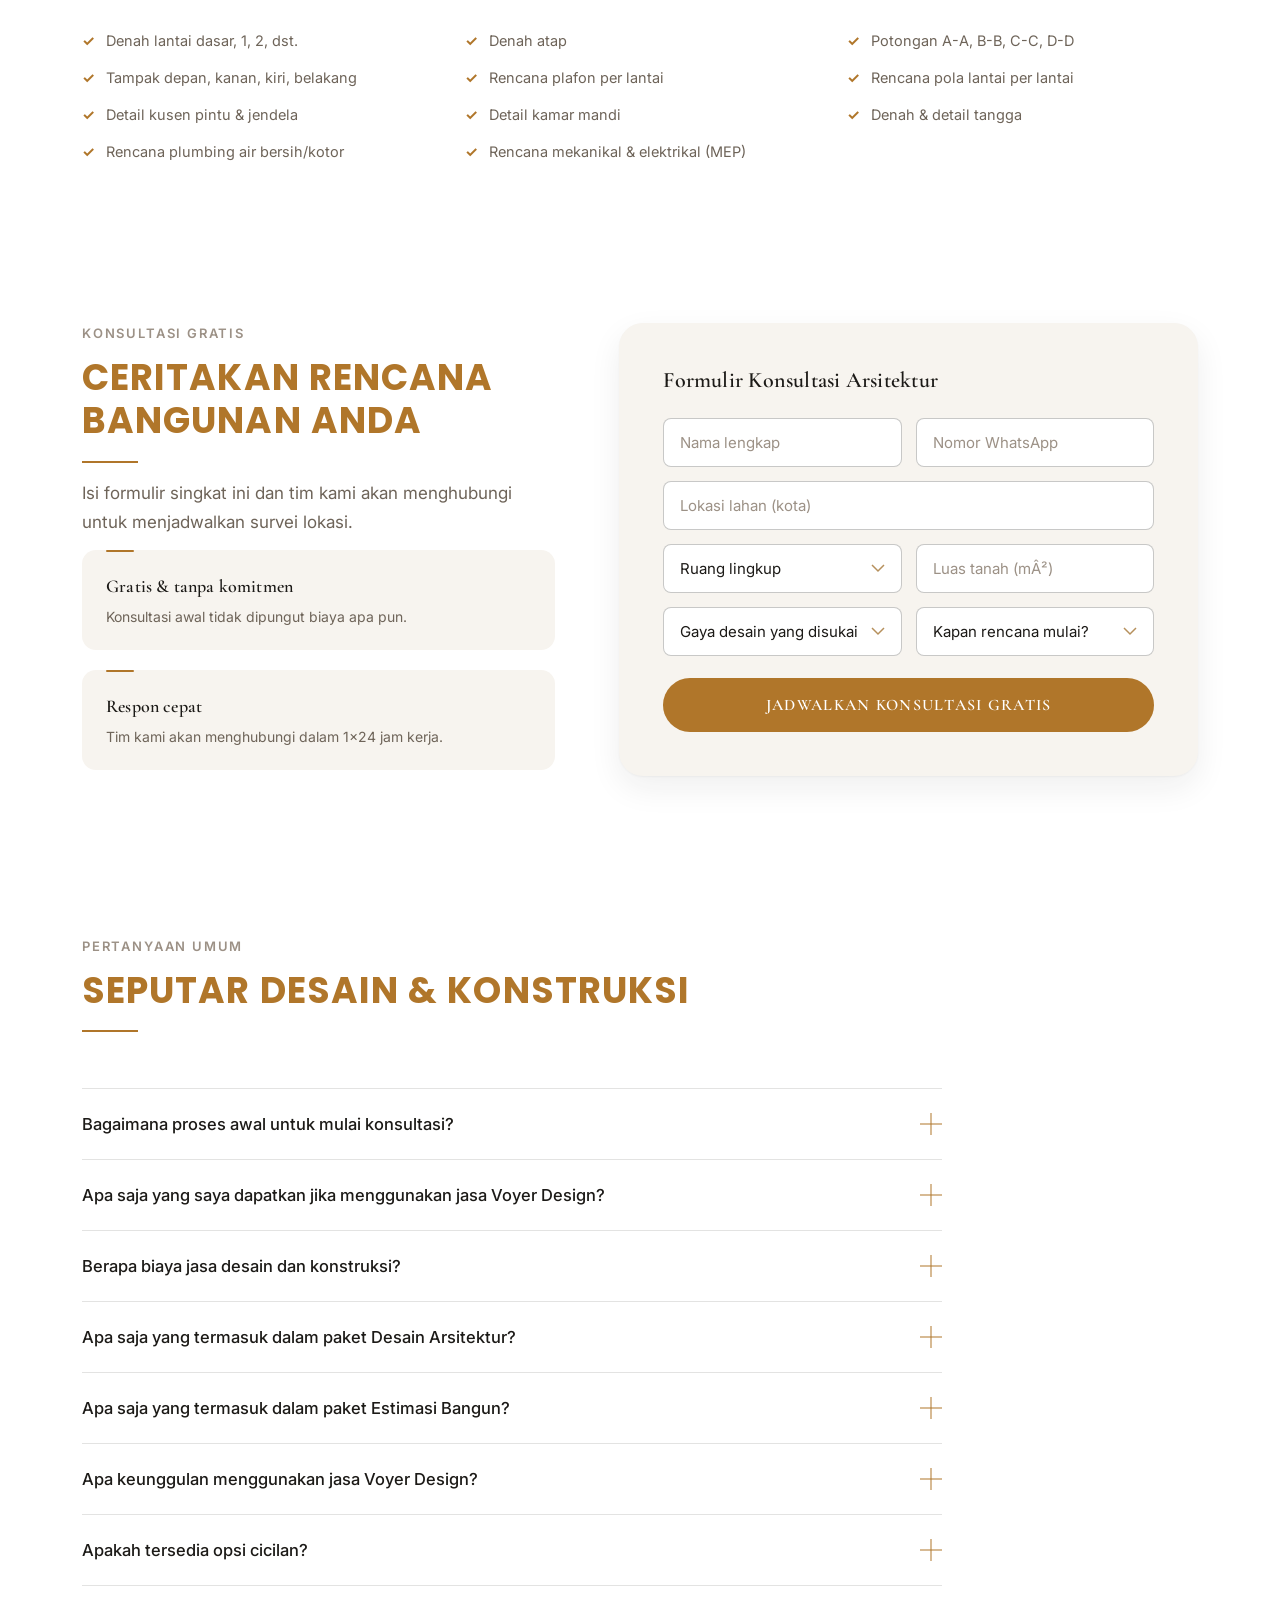
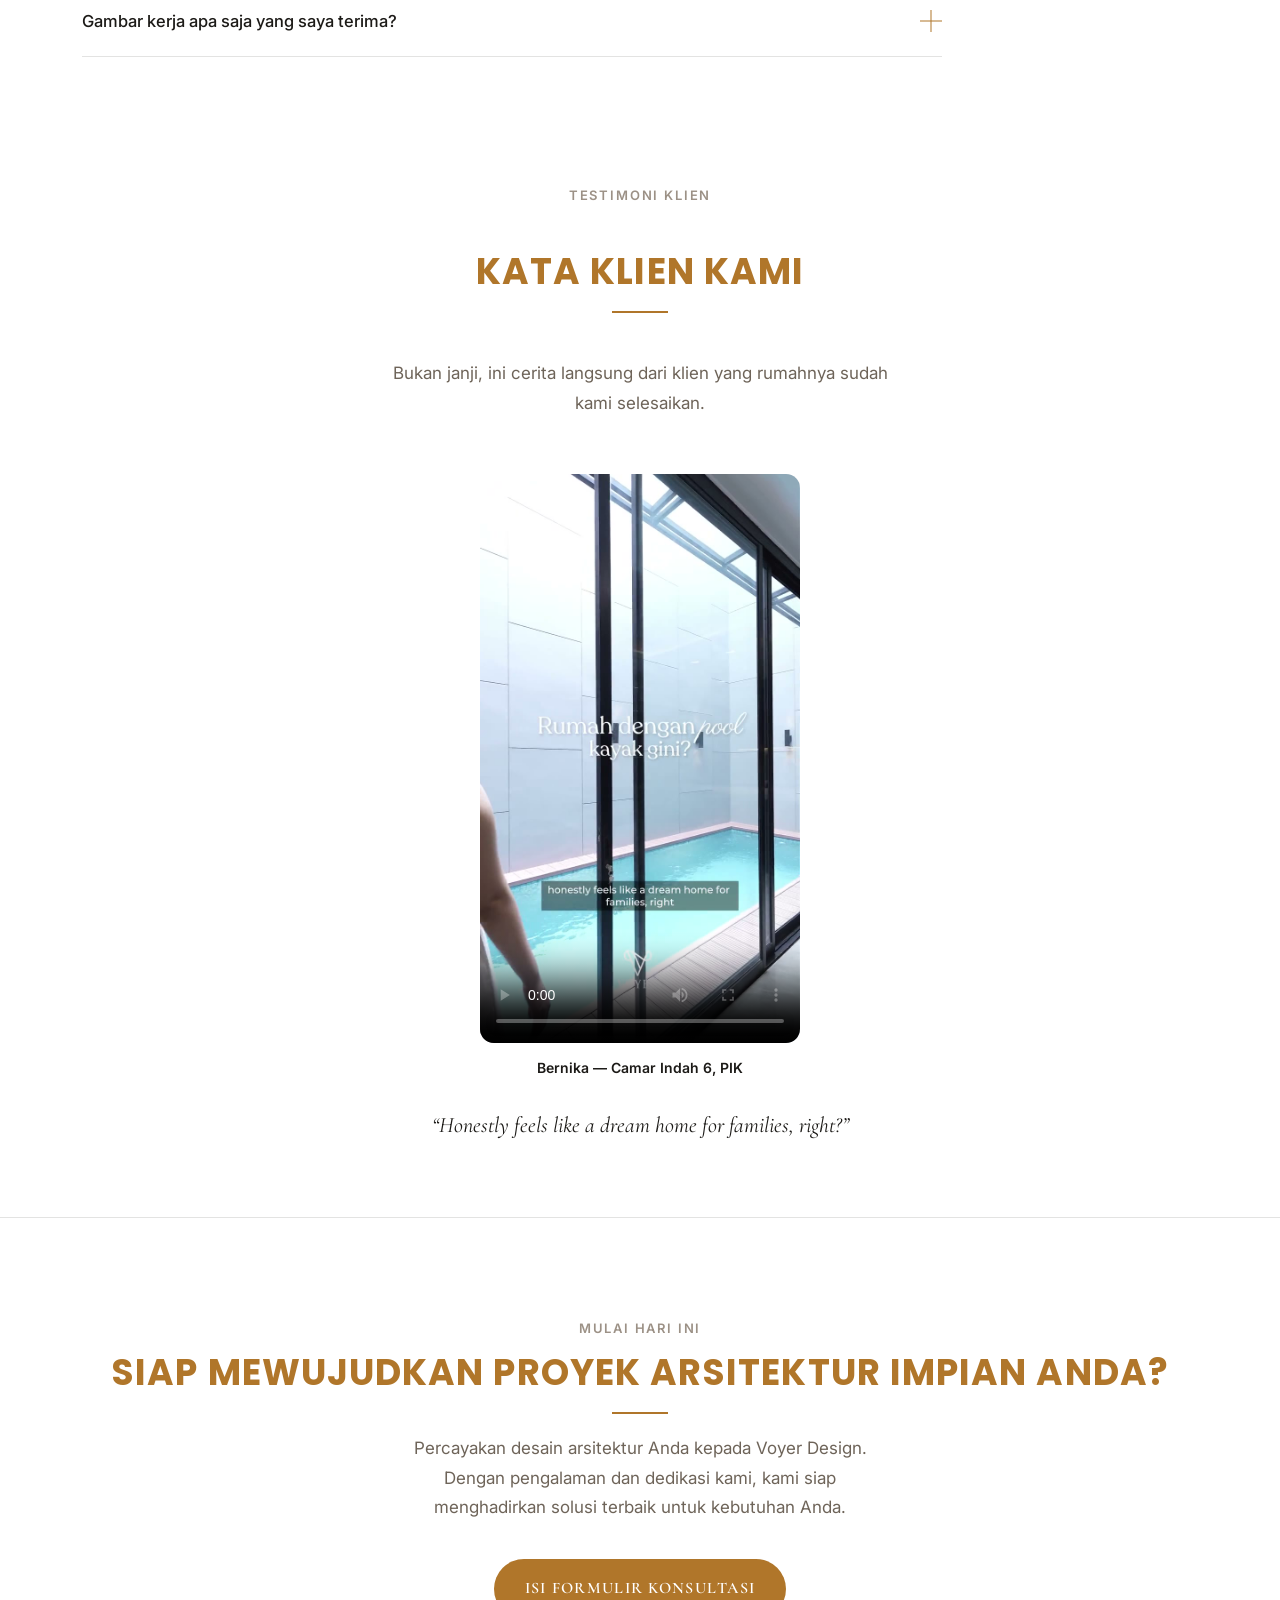
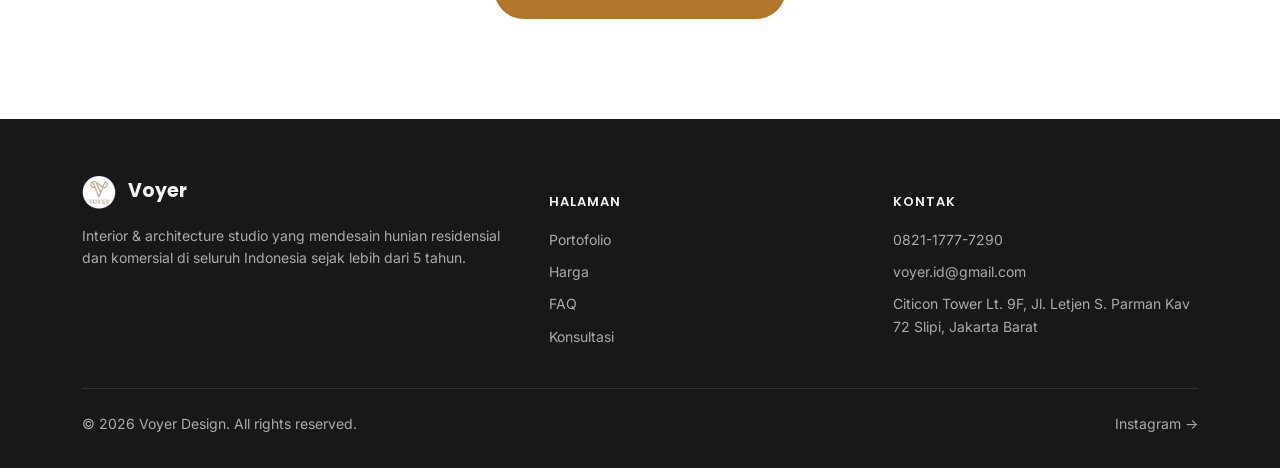
==== commit 3976834d: "added fraud blocker tag" ====
--- a/index.html
+++ b/index.html
@@ -1,6 +1,22 @@
 <!DOCTYPE html>
 <html lang="id">
 <head>
+<!-- Fraud Blocker Tracker -->
+<script type="text/javascript">
+(function () {
+  var h = document.getElementsByTagName('head')[0];
+  var s = document.createElement('script');
+  s.async = 1;
+  s.src = "https://monitor.fraudblocker.com/fbt.js?sid=9lXuox1FSASIJGbrYBMX2";
+  h.appendChild(s);
+})();
+</script>
+<noscript>
+  <a href="https://fraudblocker.com" rel="nofollow">
+    <img src="https://monitor.fraudblocker.com/fbt.gif?sid=9lXuox1FSASIJGbrYBMX2" alt="Fraud Blocker" />
+  </a>
+</noscript>
+<!-- End Fraud Blocker Tracker -->
 <!-- Google Tag Manager -->
 <script>(function(w,d,s,l,i){w[l]=w[l]||[];w[l].push({'gtm.start':
 new Date().getTime(),event:'gtm.js'});var f=d.getElementsByTagName(s)[0],
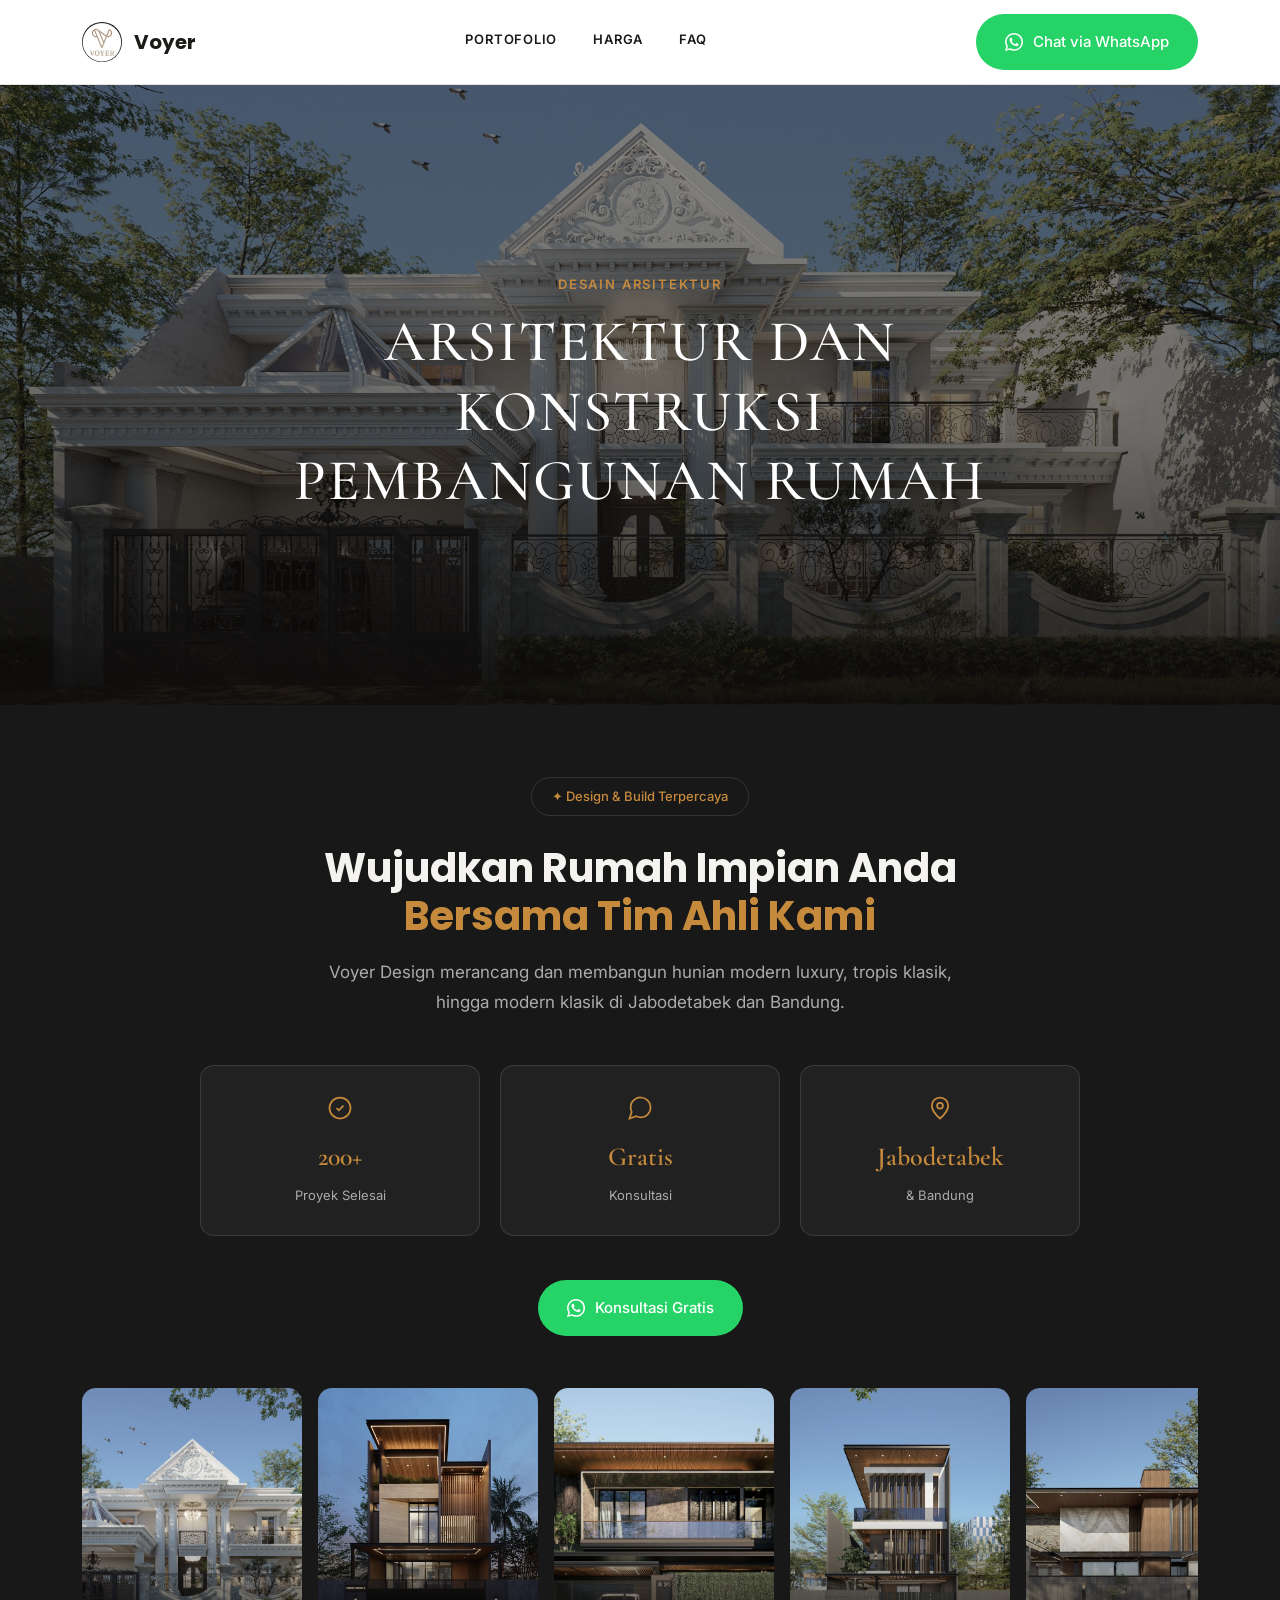
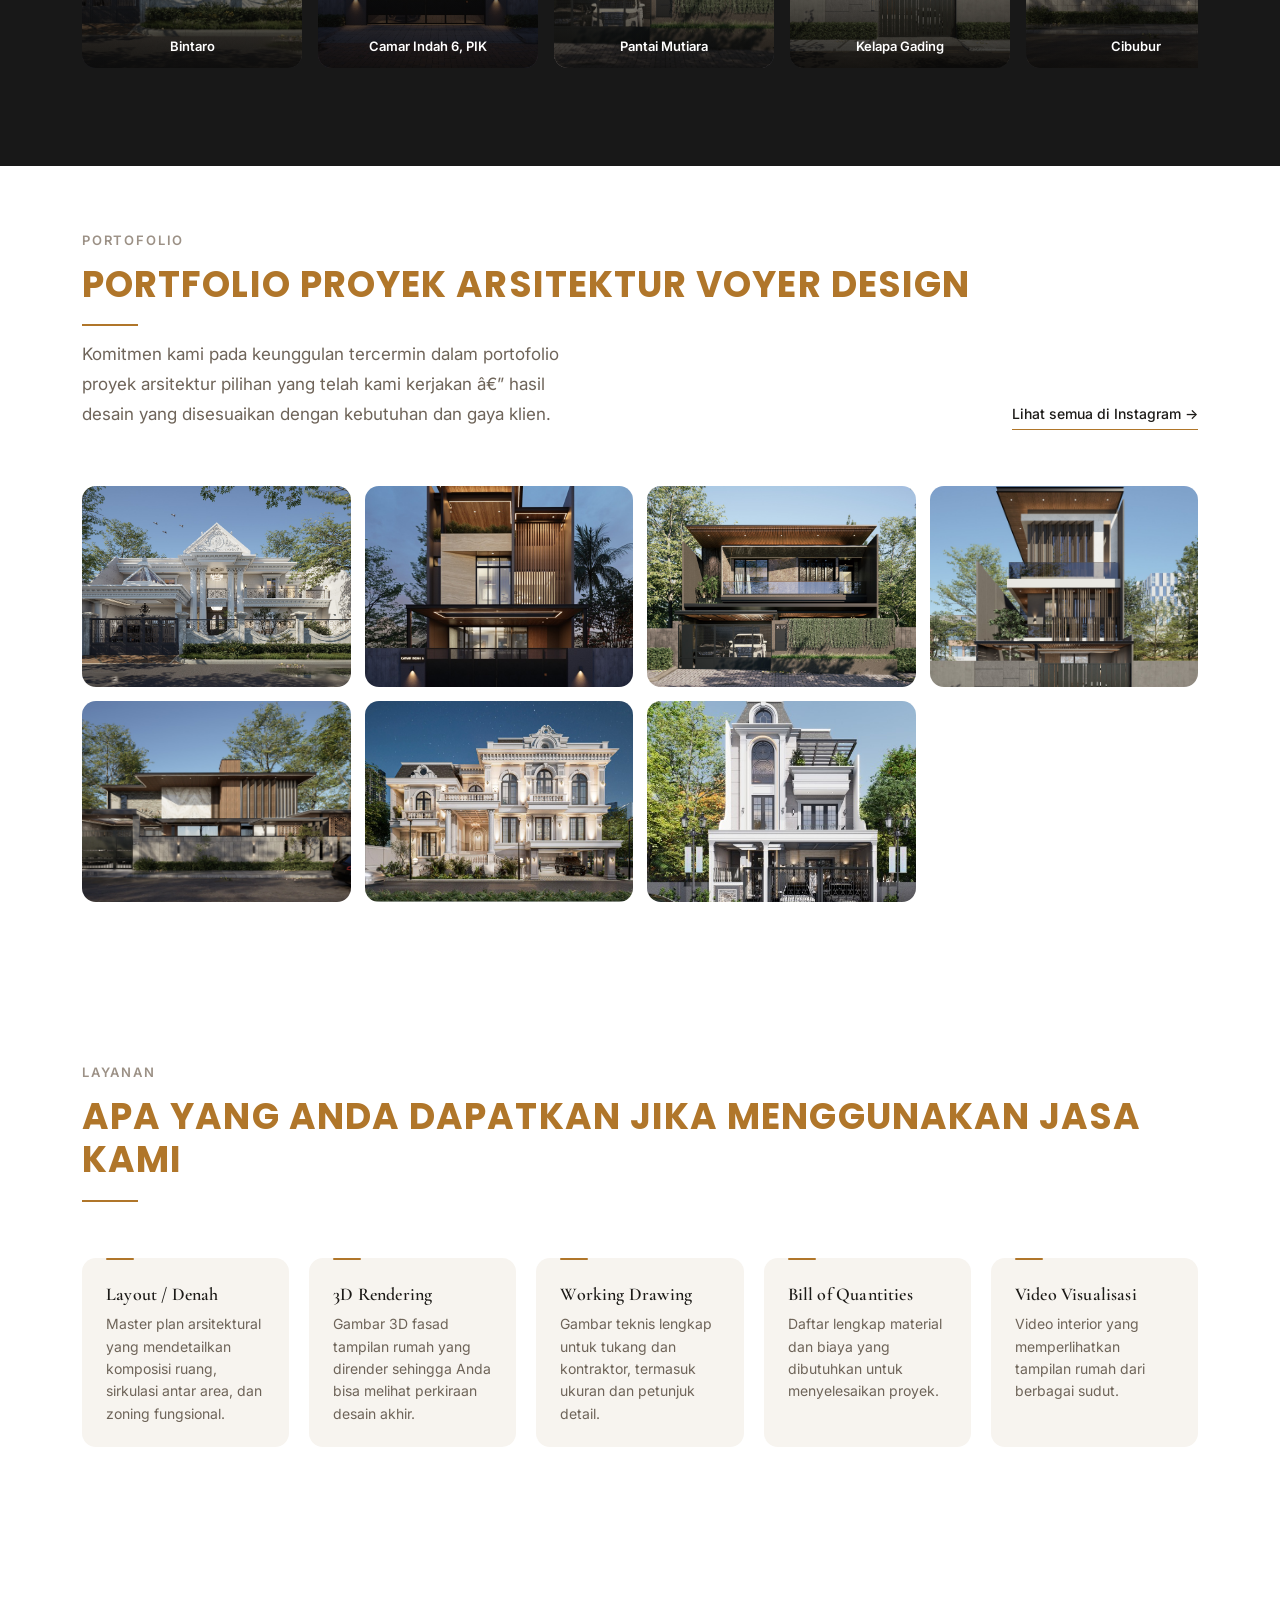
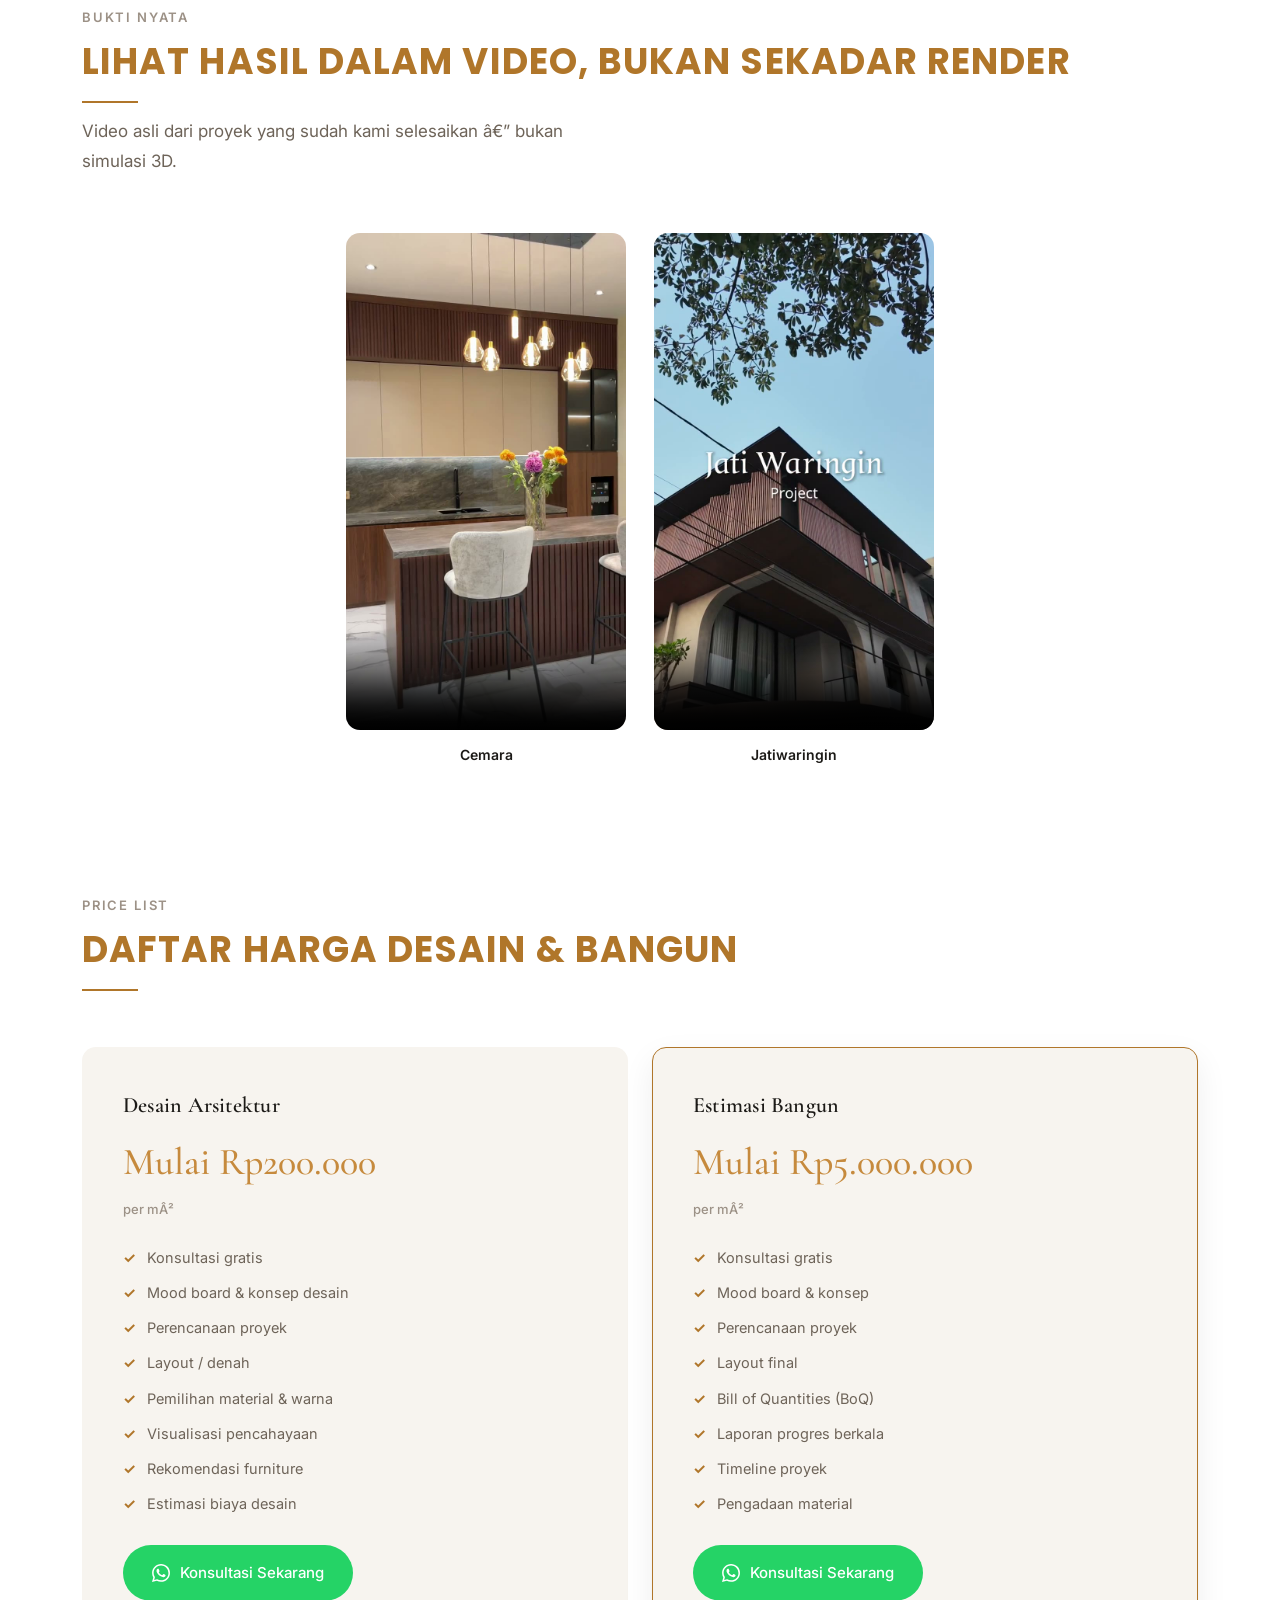
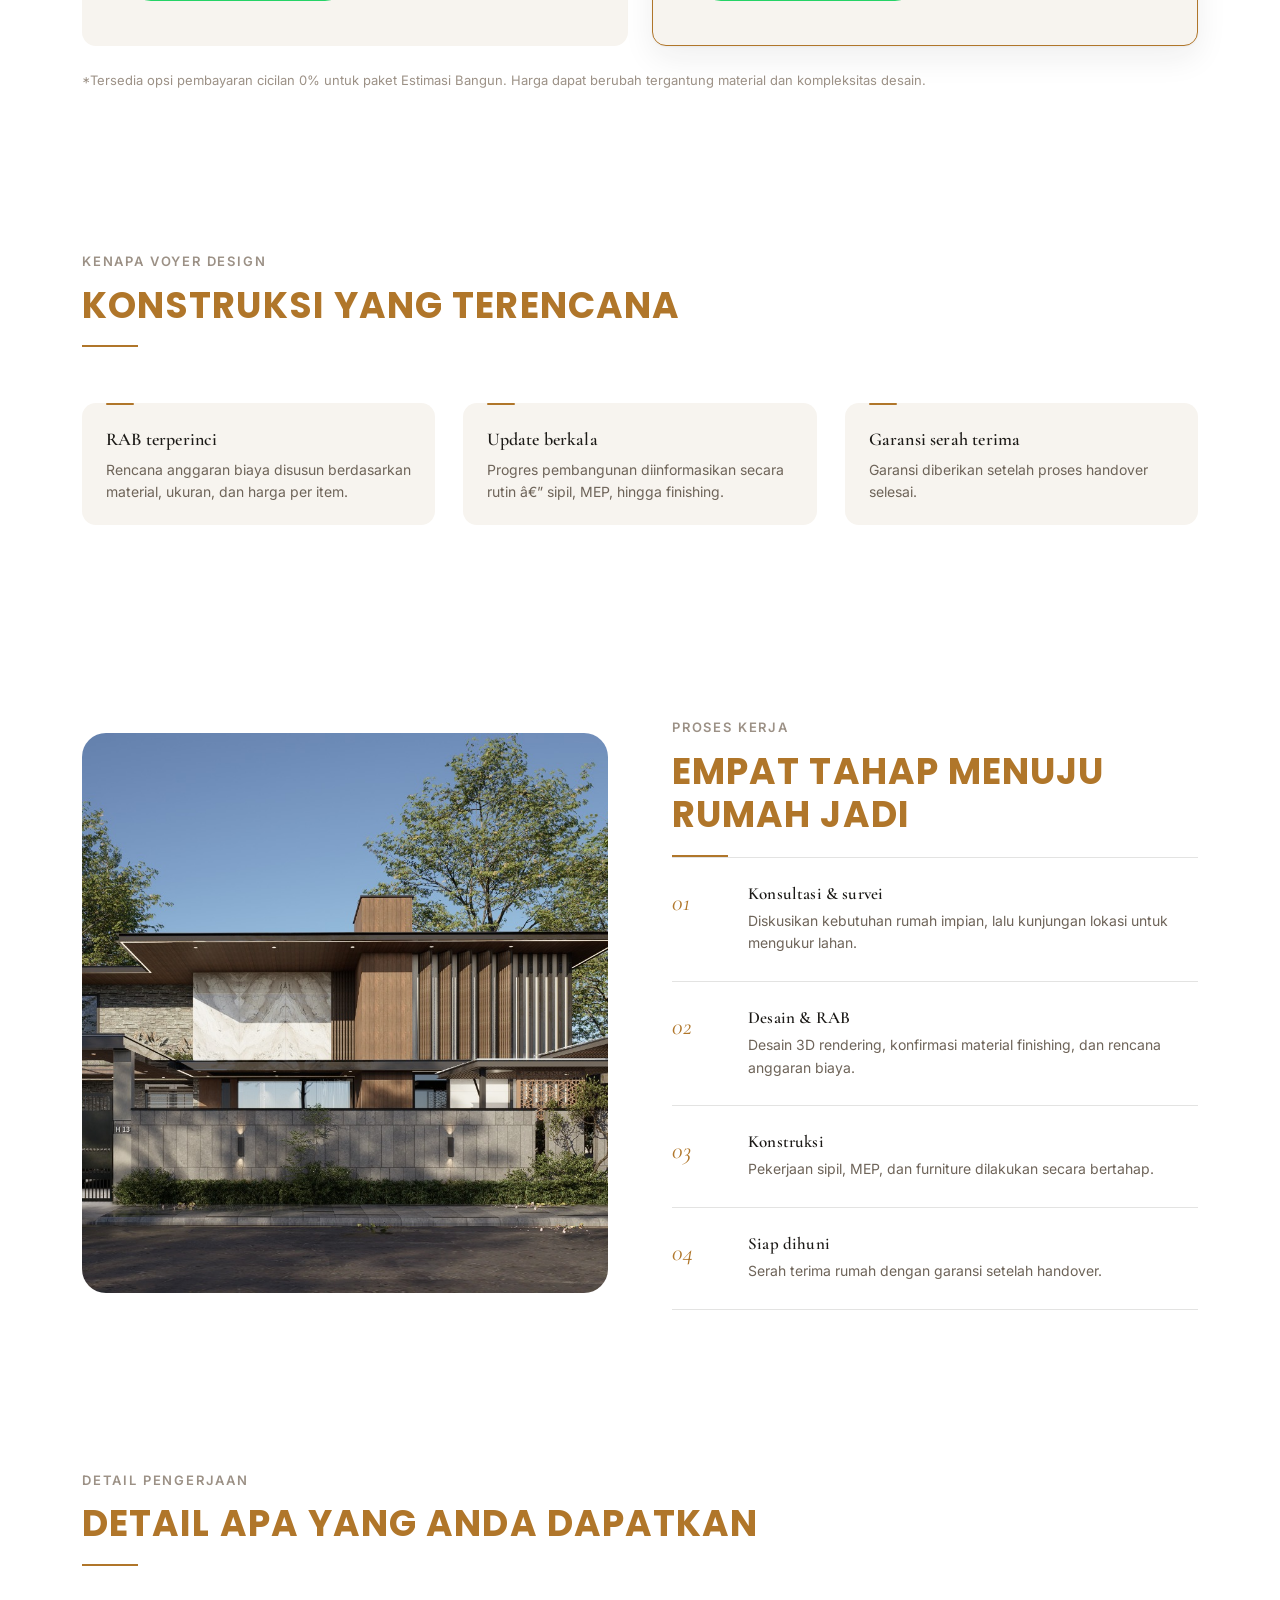
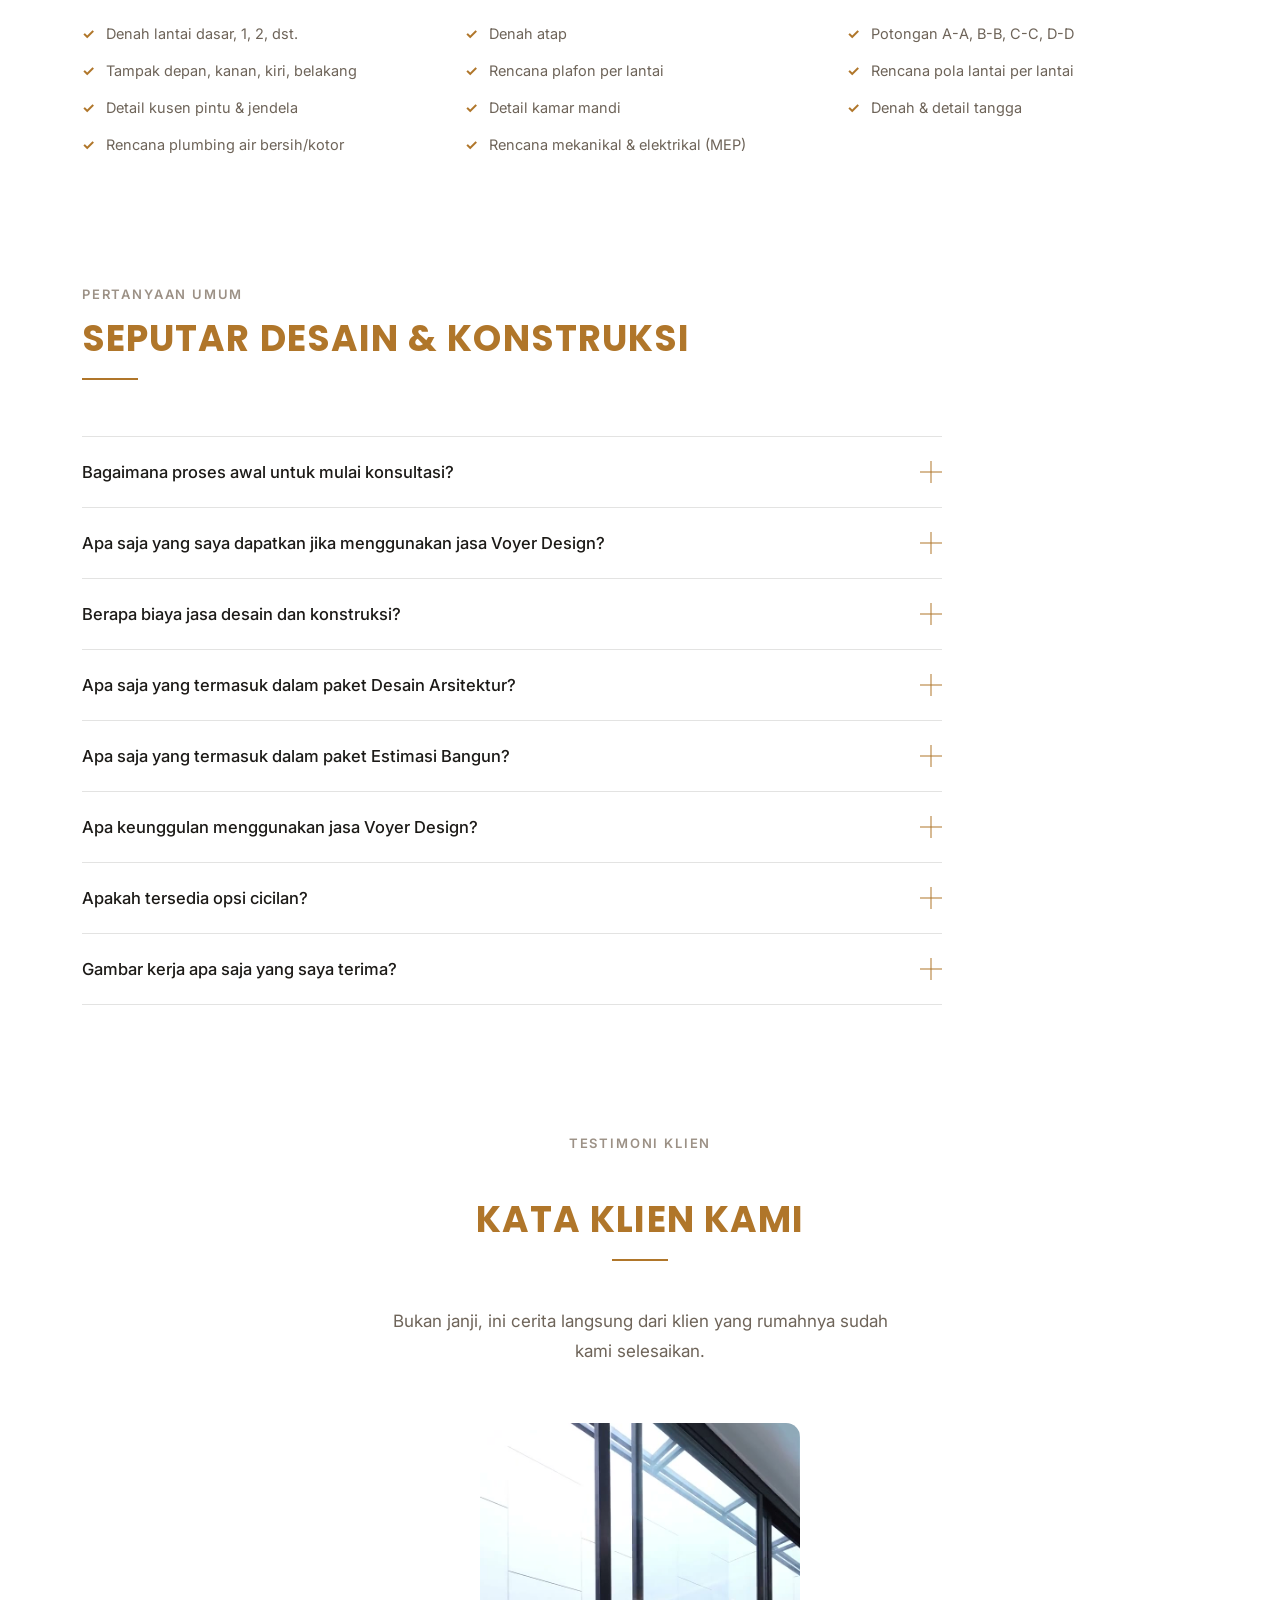
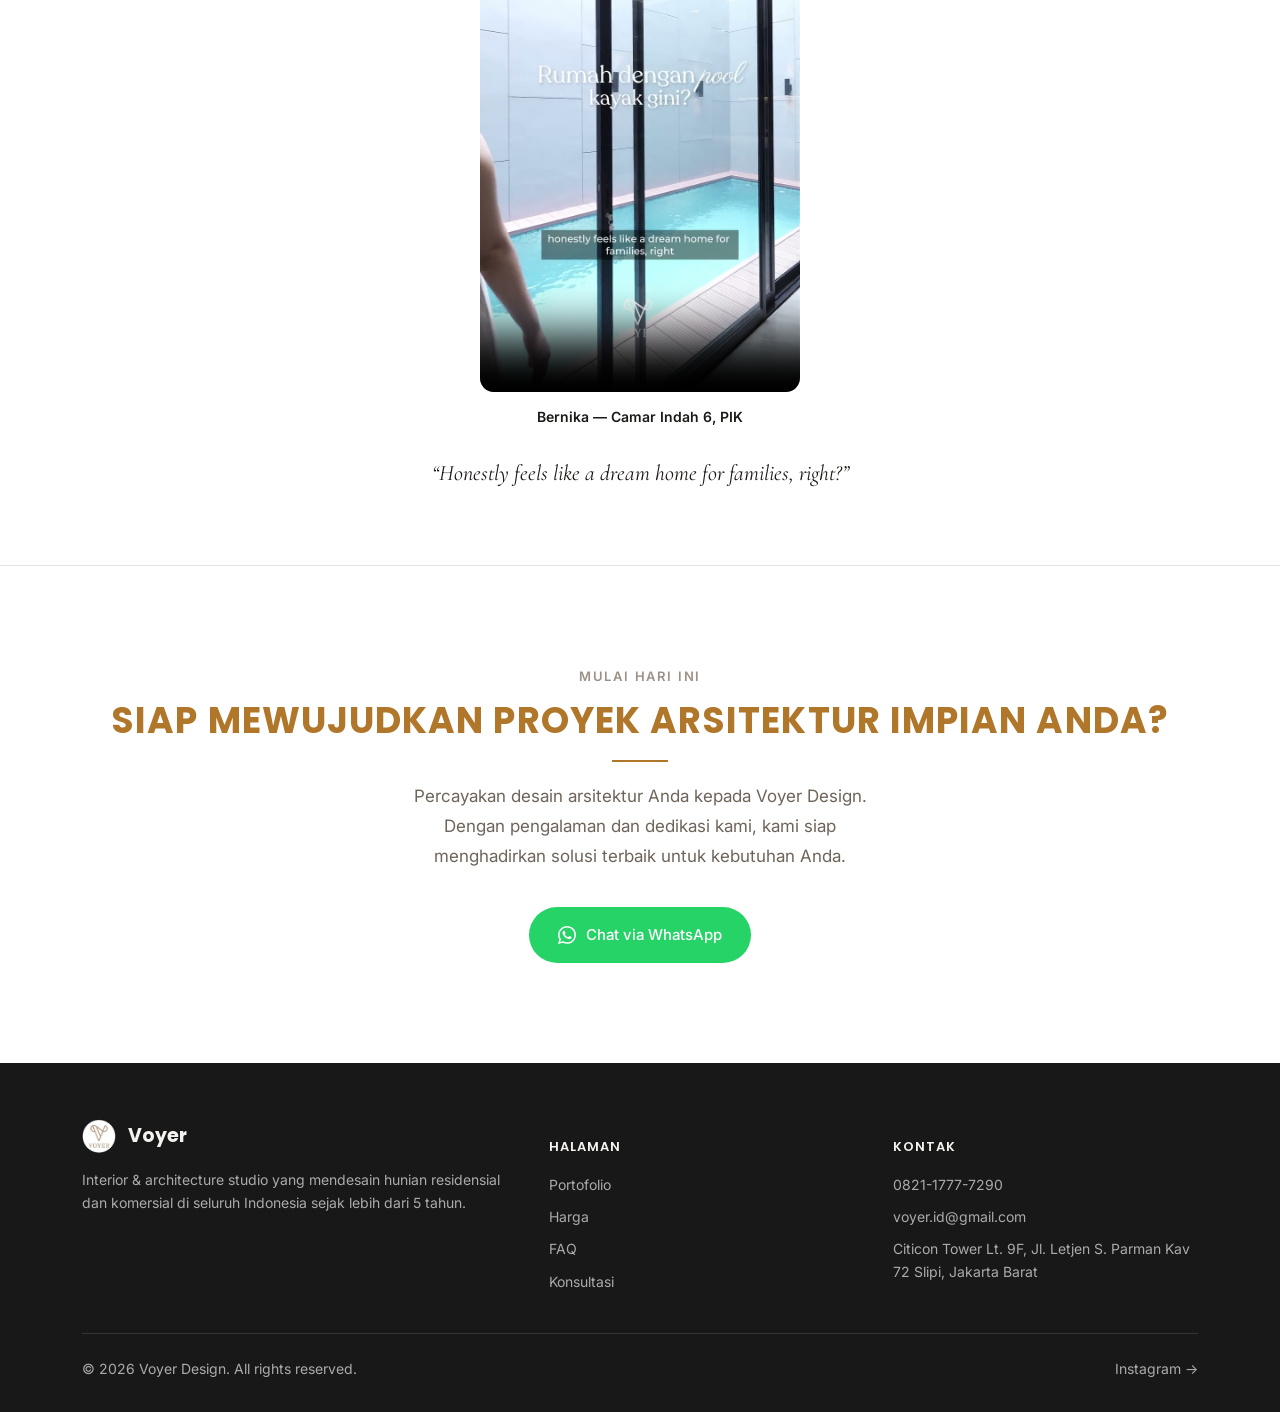
==== commit 0a64c0b0: "removed form, just WA buttons" ====
--- a/index.html
+++ b/index.html
@@ -59,7 +59,7 @@
       <a href="#faq">FAQ</a>
     </nav>
     <div class="header-cta">
-      <a class="btn btn-brass" href="#consult">Jadwalkan Konsultasi</a>
+      <a class="btn btn-wa" href="https://wa.me/6282117777290?text=Halo%20Voyer%20Design%2C%20saya%20tertarik%20untuk%20konsultasi%20mengenai%20desain%20%26%20pembangunan%20rumah.%0A%0ALokasi%3A%0ALuas%20tanah%3A%0ARencana%20mulai%3A" target="_blank" rel="noopener"><svg viewBox="0 0 24 24" fill="currentColor"><path d="M17.472 14.382c-.297-.149-1.758-.867-2.03-.967-.273-.099-.471-.148-.67.15-.197.297-.767.966-.94 1.164-.173.199-.347.223-.644.075-.297-.15-1.255-.463-2.39-1.475-.883-.788-1.48-1.761-1.653-2.059-.173-.297-.018-.458.13-.606.134-.133.298-.347.446-.52.149-.174.198-.298.298-.497.099-.198.05-.371-.025-.52-.075-.149-.669-1.612-.916-2.207-.242-.579-.487-.5-.669-.51-.173-.008-.371-.01-.57-.01-.198 0-.52.074-.792.372-.272.297-1.04 1.016-1.04 2.479 0 1.462 1.065 2.875 1.213 3.074.149.198 2.096 3.2 5.077 4.487.709.306 1.262.489 1.694.625.712.227 1.36.195 1.871.118.571-.085 1.758-.719 2.006-1.413.248-.694.248-1.289.173-1.413-.074-.124-.272-.198-.57-.347m-5.421 7.403h-.004a9.87 9.87 0 01-5.031-1.378l-.361-.214-3.741.982.998-3.648-.235-.374a9.86 9.86 0 01-1.51-5.26c.001-5.45 4.436-9.884 9.888-9.884 2.64 0 5.122 1.03 6.988 2.898a9.825 9.825 0 012.893 6.994c-.003 5.45-4.437 9.884-9.885 9.884M20.52 3.449C18.24 1.245 15.24 0 12.045 0 5.463 0 .105 5.36.105 11.943c0 2.096.552 4.14 1.598 5.945L0 24l6.335-1.652a11.882 11.882 0 005.71 1.453h.005c6.585 0 11.943-5.363 11.943-11.943 0-3.191-1.24-6.19-3.473-8.409"/></svg>Chat via WhatsApp</a>
     </div>
     <button class="nav-toggle" aria-label="Buka menu">&#9776;</button>
   </div>
@@ -73,7 +73,7 @@
   <a href="#portofolio">Portofolio</a>
   <a href="#harga">Harga</a>
   <a href="#faq">FAQ</a>
-  <a class="btn btn-brass" href="#consult">Jadwalkan Konsultasi</a>
+  <a class="btn btn-wa" href="https://wa.me/6282117777290?text=Halo%20Voyer%20Design%2C%20saya%20tertarik%20untuk%20konsultasi%20mengenai%20desain%20%26%20pembangunan%20rumah.%0A%0ALokasi%3A%0ALuas%20tanah%3A%0ARencana%20mulai%3A" target="_blank" rel="noopener"><svg viewBox="0 0 24 24" fill="currentColor"><path d="M17.472 14.382c-.297-.149-1.758-.867-2.03-.967-.273-.099-.471-.148-.67.15-.197.297-.767.966-.94 1.164-.173.199-.347.223-.644.075-.297-.15-1.255-.463-2.39-1.475-.883-.788-1.48-1.761-1.653-2.059-.173-.297-.018-.458.13-.606.134-.133.298-.347.446-.52.149-.174.198-.298.298-.497.099-.198.05-.371-.025-.52-.075-.149-.669-1.612-.916-2.207-.242-.579-.487-.5-.669-.51-.173-.008-.371-.01-.57-.01-.198 0-.52.074-.792.372-.272.297-1.04 1.016-1.04 2.479 0 1.462 1.065 2.875 1.213 3.074.149.198 2.096 3.2 5.077 4.487.709.306 1.262.489 1.694.625.712.227 1.36.195 1.871.118.571-.085 1.758-.719 2.006-1.413.248-.694.248-1.289.173-1.413-.074-.124-.272-.198-.57-.347m-5.421 7.403h-.004a9.87 9.87 0 01-5.031-1.378l-.361-.214-3.741.982.998-3.648-.235-.374a9.86 9.86 0 01-1.51-5.26c.001-5.45 4.436-9.884 9.888-9.884 2.64 0 5.122 1.03 6.988 2.898a9.825 9.825 0 012.893 6.994c-.003 5.45-4.437 9.884-9.885 9.884M20.52 3.449C18.24 1.245 15.24 0 12.045 0 5.463 0 .105 5.36.105 11.943c0 2.096.552 4.14 1.598 5.945L0 24l6.335-1.652a11.882 11.882 0 005.71 1.453h.005c6.585 0 11.943-5.363 11.943-11.943 0-3.191-1.24-6.19-3.473-8.409"/></svg>Chat via WhatsApp</a>
 </div>
 
 <!-- ============ HERO ============ -->
@@ -109,7 +109,7 @@
         <span>&amp; Bandung</span>
       </div>
     </div>
-    <a class="btn btn-brass" href="#consult">Konsultasi Gratis</a>
+    <a class="btn btn-wa" href="https://wa.me/6282117777290?text=Halo%20Voyer%20Design%2C%20saya%20tertarik%20untuk%20konsultasi%20mengenai%20desain%20%26%20pembangunan%20rumah.%0A%0ALokasi%3A%0ALuas%20tanah%3A%0ARencana%20mulai%3A" target="_blank" rel="noopener"><svg viewBox="0 0 24 24" fill="currentColor"><path d="M17.472 14.382c-.297-.149-1.758-.867-2.03-.967-.273-.099-.471-.148-.67.15-.197.297-.767.966-.94 1.164-.173.199-.347.223-.644.075-.297-.15-1.255-.463-2.39-1.475-.883-.788-1.48-1.761-1.653-2.059-.173-.297-.018-.458.13-.606.134-.133.298-.347.446-.52.149-.174.198-.298.298-.497.099-.198.05-.371-.025-.52-.075-.149-.669-1.612-.916-2.207-.242-.579-.487-.5-.669-.51-.173-.008-.371-.01-.57-.01-.198 0-.52.074-.792.372-.272.297-1.04 1.016-1.04 2.479 0 1.462 1.065 2.875 1.213 3.074.149.198 2.096 3.2 5.077 4.487.709.306 1.262.489 1.694.625.712.227 1.36.195 1.871.118.571-.085 1.758-.719 2.006-1.413.248-.694.248-1.289.173-1.413-.074-.124-.272-.198-.57-.347m-5.421 7.403h-.004a9.87 9.87 0 01-5.031-1.378l-.361-.214-3.741.982.998-3.648-.235-.374a9.86 9.86 0 01-1.51-5.26c.001-5.45 4.436-9.884 9.888-9.884 2.64 0 5.122 1.03 6.988 2.898a9.825 9.825 0 012.893 6.994c-.003 5.45-4.437 9.884-9.885 9.884M20.52 3.449C18.24 1.245 15.24 0 12.045 0 5.463 0 .105 5.36.105 11.943c0 2.096.552 4.14 1.598 5.945L0 24l6.335-1.652a11.882 11.882 0 005.71 1.453h.005c6.585 0 11.943-5.363 11.943-11.943 0-3.191-1.24-6.19-3.473-8.409"/></svg>Konsultasi Gratis</a>
 
     <div class="showcase-strip">
       <a class="showcase-card" href="https://www.instagram.com/voyerdesign/" target="_blank" rel="noopener"><img src="assets/img/portfolio-bintaro.jpg" alt="Fasad rumah klasik Bintaro oleh Voyer Design"><span>Bintaro</span></a>
@@ -230,7 +230,7 @@
           <li>Rekomendasi furniture</li>
           <li>Estimasi biaya desain</li>
         </ul>
-        <a class="btn btn-outline" href="#consult">Konsultasi Sekarang</a>
+        <a class="btn btn-wa" href="https://wa.me/6282117777290?text=Halo%20Voyer%20Design%2C%20saya%20tertarik%20untuk%20konsultasi%20mengenai%20desain%20%26%20pembangunan%20rumah.%0A%0ALokasi%3A%0ALuas%20tanah%3A%0ARencana%20mulai%3A" target="_blank" rel="noopener"><svg viewBox="0 0 24 24" fill="currentColor"><path d="M17.472 14.382c-.297-.149-1.758-.867-2.03-.967-.273-.099-.471-.148-.67.15-.197.297-.767.966-.94 1.164-.173.199-.347.223-.644.075-.297-.15-1.255-.463-2.39-1.475-.883-.788-1.48-1.761-1.653-2.059-.173-.297-.018-.458.13-.606.134-.133.298-.347.446-.52.149-.174.198-.298.298-.497.099-.198.05-.371-.025-.52-.075-.149-.669-1.612-.916-2.207-.242-.579-.487-.5-.669-.51-.173-.008-.371-.01-.57-.01-.198 0-.52.074-.792.372-.272.297-1.04 1.016-1.04 2.479 0 1.462 1.065 2.875 1.213 3.074.149.198 2.096 3.2 5.077 4.487.709.306 1.262.489 1.694.625.712.227 1.36.195 1.871.118.571-.085 1.758-.719 2.006-1.413.248-.694.248-1.289.173-1.413-.074-.124-.272-.198-.57-.347m-5.421 7.403h-.004a9.87 9.87 0 01-5.031-1.378l-.361-.214-3.741.982.998-3.648-.235-.374a9.86 9.86 0 01-1.51-5.26c.001-5.45 4.436-9.884 9.888-9.884 2.64 0 5.122 1.03 6.988 2.898a9.825 9.825 0 012.893 6.994c-.003 5.45-4.437 9.884-9.885 9.884M20.52 3.449C18.24 1.245 15.24 0 12.045 0 5.463 0 .105 5.36.105 11.943c0 2.096.552 4.14 1.598 5.945L0 24l6.335-1.652a11.882 11.882 0 005.71 1.453h.005c6.585 0 11.943-5.363 11.943-11.943 0-3.191-1.24-6.19-3.473-8.409"/></svg>Konsultasi Sekarang</a>
       </div>
       <div class="price-card featured">
         <h3>Estimasi Bangun</h3>
@@ -245,7 +245,7 @@
           <li>Timeline proyek</li>
           <li>Pengadaan material</li>
         </ul>
-        <a class="btn btn-brass" href="#consult">Konsultasi Sekarang</a>
+        <a class="btn btn-wa" href="https://wa.me/6282117777290?text=Halo%20Voyer%20Design%2C%20saya%20tertarik%20untuk%20konsultasi%20mengenai%20desain%20%26%20pembangunan%20rumah.%0A%0ALokasi%3A%0ALuas%20tanah%3A%0ARencana%20mulai%3A" target="_blank" rel="noopener"><svg viewBox="0 0 24 24" fill="currentColor"><path d="M17.472 14.382c-.297-.149-1.758-.867-2.03-.967-.273-.099-.471-.148-.67.15-.197.297-.767.966-.94 1.164-.173.199-.347.223-.644.075-.297-.15-1.255-.463-2.39-1.475-.883-.788-1.48-1.761-1.653-2.059-.173-.297-.018-.458.13-.606.134-.133.298-.347.446-.52.149-.174.198-.298.298-.497.099-.198.05-.371-.025-.52-.075-.149-.669-1.612-.916-2.207-.242-.579-.487-.5-.669-.51-.173-.008-.371-.01-.57-.01-.198 0-.52.074-.792.372-.272.297-1.04 1.016-1.04 2.479 0 1.462 1.065 2.875 1.213 3.074.149.198 2.096 3.2 5.077 4.487.709.306 1.262.489 1.694.625.712.227 1.36.195 1.871.118.571-.085 1.758-.719 2.006-1.413.248-.694.248-1.289.173-1.413-.074-.124-.272-.198-.57-.347m-5.421 7.403h-.004a9.87 9.87 0 01-5.031-1.378l-.361-.214-3.741.982.998-3.648-.235-.374a9.86 9.86 0 01-1.51-5.26c.001-5.45 4.436-9.884 9.888-9.884 2.64 0 5.122 1.03 6.988 2.898a9.825 9.825 0 012.893 6.994c-.003 5.45-4.437 9.884-9.885 9.884M20.52 3.449C18.24 1.245 15.24 0 12.045 0 5.463 0 .105 5.36.105 11.943c0 2.096.552 4.14 1.598 5.945L0 24l6.335-1.652a11.882 11.882 0 005.71 1.453h.005c6.585 0 11.943-5.363 11.943-11.943 0-3.191-1.24-6.19-3.473-8.409"/></svg>Konsultasi Sekarang</a>
       </div>
     </div>
     <p class="price-note">*Tersedia opsi pembayaran cicilan 0% untuk paket Estimasi Bangun. Harga dapat berubah tergantung material dan kompleksitas desain.</p>
@@ -322,66 +322,6 @@
   </div>
 </section>
 
-<!-- ============ CONSULTATION FORM ============ -->
-<section id="consult">
-  <div class="wrap consult">
-    <div>
-      <span class="eyebrow">Konsultasi Gratis</span>
-      <h2>Ceritakan rencana bangunan Anda</h2>
-      <p class="lead" style="margin-top:16px;">Isi formulir singkat ini dan tim kami akan menghubungi untuk menjadwalkan survei lokasi.</p>
-      <div class="consult-points">
-        <div class="diff-item">
-          <h3>Gratis &amp; tanpa komitmen</h3>
-          <p>Konsultasi awal tidak dipungut biaya apa pun.</p>
-        </div>
-        <div class="diff-item">
-          <h3>Respon cepat</h3>
-          <p>Tim kami akan menghubungi dalam 1x24 jam kerja.</p>
-        </div>
-      </div>
-    </div>
-    <div class="consult-form">
-      <h3>Formulir Konsultasi Arsitektur</h3>
-      <form id="consult-form">
-        <div class="form-row">
-          <input class="field" type="text" name="name" placeholder="Nama lengkap" required>
-          <input class="field" type="tel" name="phone" placeholder="Nomor WhatsApp" required>
-        </div>
-        <input class="field" type="text" name="location" placeholder="Lokasi lahan (kota)" required>
-        <div class="form-row">
-          <select class="field" name="scope" required>
-            <option value="">Ruang lingkup</option>
-            <option>Design and Build</option>
-            <option>Design Only</option>
-            <option>Build Only</option>
-          </select>
-          <input class="field" type="text" name="landarea" placeholder="Luas tanah (m²)" required>
-        </div>
-        <div class="form-row">
-          <select class="field" name="style" required>
-            <option value="">Gaya desain yang disukai</option>
-            <option>Modern Luxury</option>
-            <option>Klasik / American Classic</option>
-            <option>Tropis</option>
-            <option>Japandi</option>
-            <option>Minimalis</option>
-            <option>Belum yakin</option>
-          </select>
-          <select class="field" name="timeline" required>
-            <option value="">Kapan rencana mulai?</option>
-            <option>Segera (&lt;1 bulan)</option>
-            <option>1&ndash;3 bulan</option>
-            <option>3&ndash;6 bulan</option>
-            <option>Masih survei-survei</option>
-          </select>
-        </div>
-        <button class="btn btn-brass" type="submit" style="margin-top:8px;">Jadwalkan Konsultasi Gratis</button>
-      </form>
-      <div class="form-success" id="consult-success">Formulir Anda sudah kami siapkan di WhatsApp — silakan tekan kirim pada tab yang baru terbuka untuk menyelesaikan permintaan konsultasi.</div>
-    </div>
-  </div>
-</section>
-
 <!-- ============ FAQ (arsitektur-relevant subset) ============ -->
 <section id="faq" class="tight">
   <div class="wrap">
@@ -464,7 +404,7 @@
     <h2>Siap mewujudkan proyek arsitektur impian Anda?</h2>
     <p class="lead">Percayakan desain arsitektur Anda kepada Voyer Design. Dengan pengalaman dan dedikasi kami, kami siap menghadirkan solusi terbaik untuk kebutuhan Anda.</p>
     <div class="hero-actions">
-      <a class="btn btn-brass" href="#consult">Isi Formulir Konsultasi</a>
+      <a class="btn btn-wa" href="https://wa.me/6282117777290?text=Halo%20Voyer%20Design%2C%20saya%20tertarik%20untuk%20konsultasi%20mengenai%20desain%20%26%20pembangunan%20rumah.%0A%0ALokasi%3A%0ALuas%20tanah%3A%0ARencana%20mulai%3A" target="_blank" rel="noopener"><svg viewBox="0 0 24 24" fill="currentColor"><path d="M17.472 14.382c-.297-.149-1.758-.867-2.03-.967-.273-.099-.471-.148-.67.15-.197.297-.767.966-.94 1.164-.173.199-.347.223-.644.075-.297-.15-1.255-.463-2.39-1.475-.883-.788-1.48-1.761-1.653-2.059-.173-.297-.018-.458.13-.606.134-.133.298-.347.446-.52.149-.174.198-.298.298-.497.099-.198.05-.371-.025-.52-.075-.149-.669-1.612-.916-2.207-.242-.579-.487-.5-.669-.51-.173-.008-.371-.01-.57-.01-.198 0-.52.074-.792.372-.272.297-1.04 1.016-1.04 2.479 0 1.462 1.065 2.875 1.213 3.074.149.198 2.096 3.2 5.077 4.487.709.306 1.262.489 1.694.625.712.227 1.36.195 1.871.118.571-.085 1.758-.719 2.006-1.413.248-.694.248-1.289.173-1.413-.074-.124-.272-.198-.57-.347m-5.421 7.403h-.004a9.87 9.87 0 01-5.031-1.378l-.361-.214-3.741.982.998-3.648-.235-.374a9.86 9.86 0 01-1.51-5.26c.001-5.45 4.436-9.884 9.888-9.884 2.64 0 5.122 1.03 6.988 2.898a9.825 9.825 0 012.893 6.994c-.003 5.45-4.437 9.884-9.885 9.884M20.52 3.449C18.24 1.245 15.24 0 12.045 0 5.463 0 .105 5.36.105 11.943c0 2.096.552 4.14 1.598 5.945L0 24l6.335-1.652a11.882 11.882 0 005.71 1.453h.005c6.585 0 11.943-5.363 11.943-11.943 0-3.191-1.24-6.19-3.473-8.409"/></svg>Chat via WhatsApp</a>
     </div>
   </div>
 </section>
@@ -483,7 +423,7 @@
           <li><a href="#portofolio">Portofolio</a></li>
           <li><a href="#harga">Harga</a></li>
           <li><a href="#faq">FAQ</a></li>
-          <li><a href="#consult">Konsultasi</a></li>
+          <li><a href="https://wa.me/6282117777290?text=Halo%20Voyer%20Design%2C%20saya%20tertarik%20untuk%20konsultasi%20mengenai%20desain%20%26%20pembangunan%20rumah.%0A%0ALokasi%3A%0ALuas%20tanah%3A%0ARencana%20mulai%3A" target="_blank" rel="noopener">Konsultasi</a></li>
         </ul>
       </div>
       <div>
--- a/css/style.css
+++ b/css/style.css
@@ -163,6 +163,13 @@
 }
 .btn-outline:hover { border-color: var(--brass); color: var(--brass); }
 
+.btn-wa {
+  background: var(--wa);
+  color: #ffffff;
+}
+.btn-wa:hover { background: #1fbd5c; }
+.btn-wa svg { width: 18px; height: 18px; flex-shrink: 0; }
+
 .btn-brass {
   background: var(--brass);
   color: #fff;
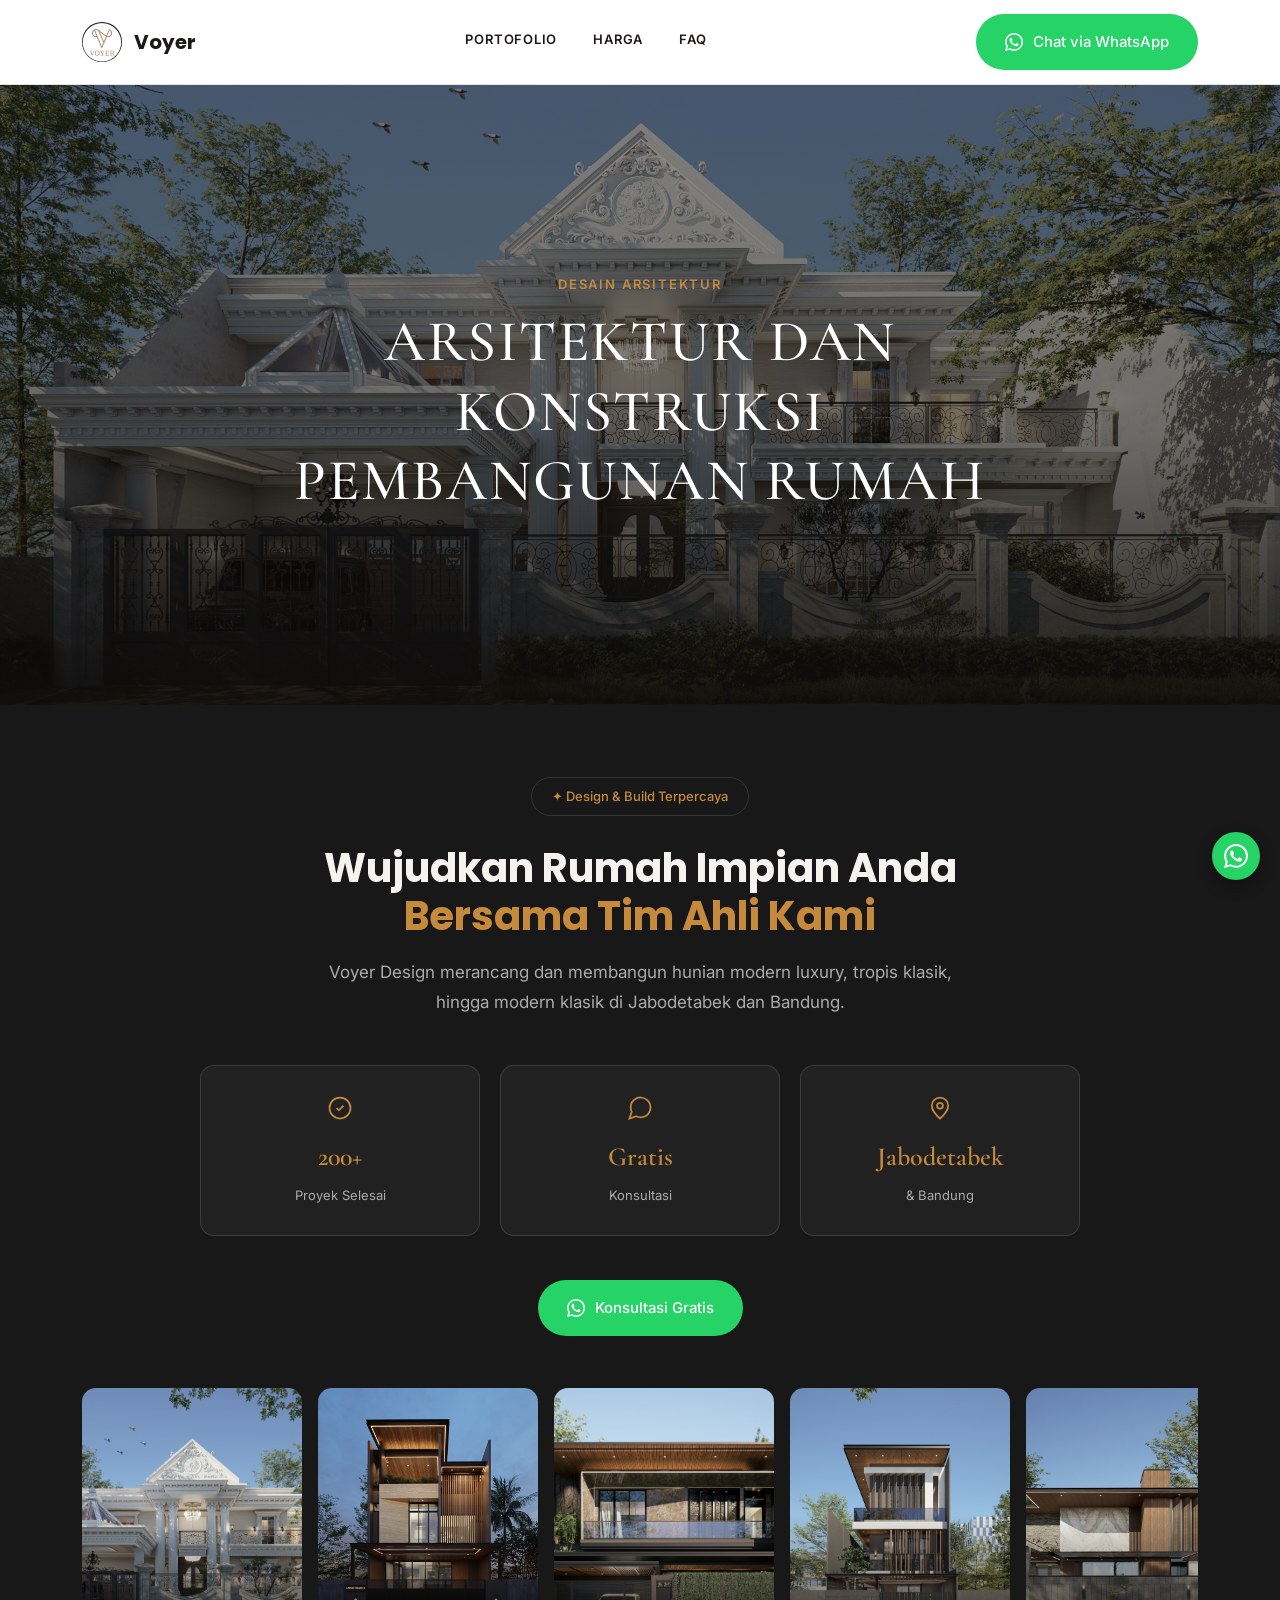
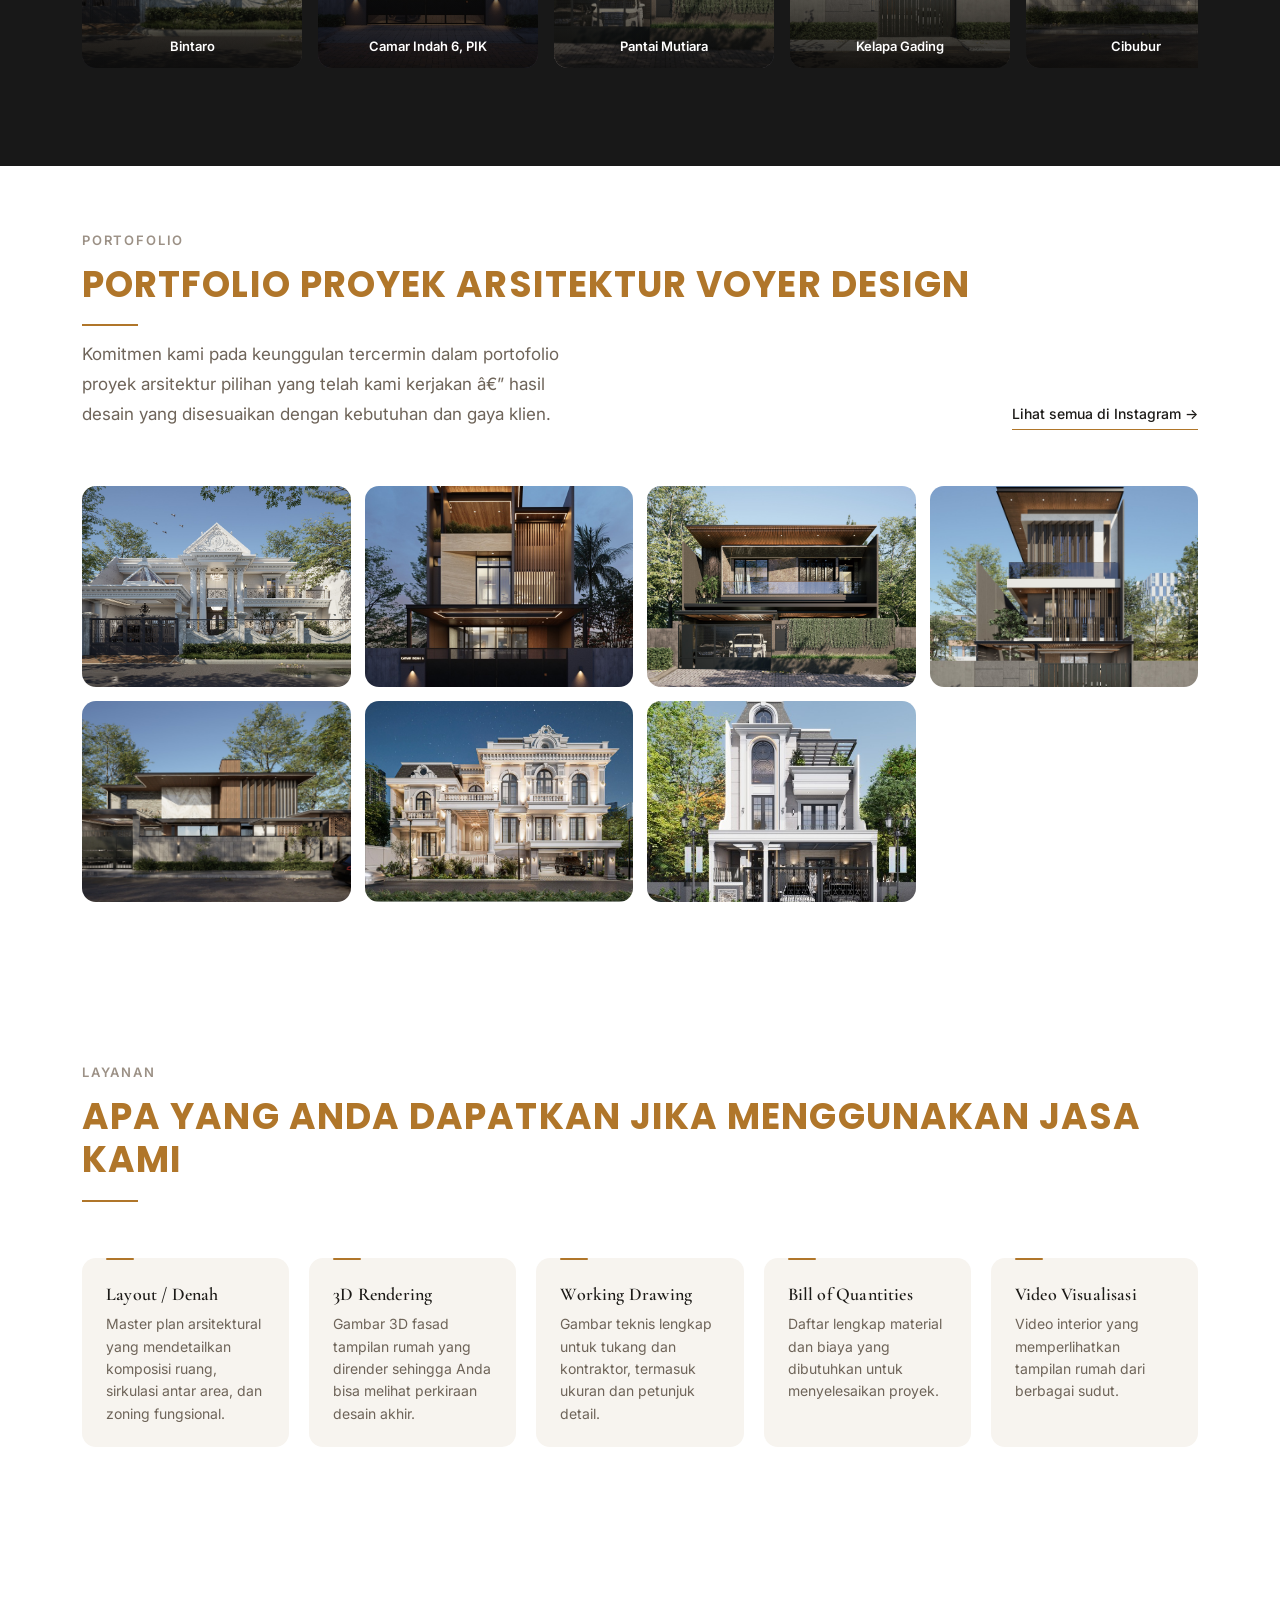
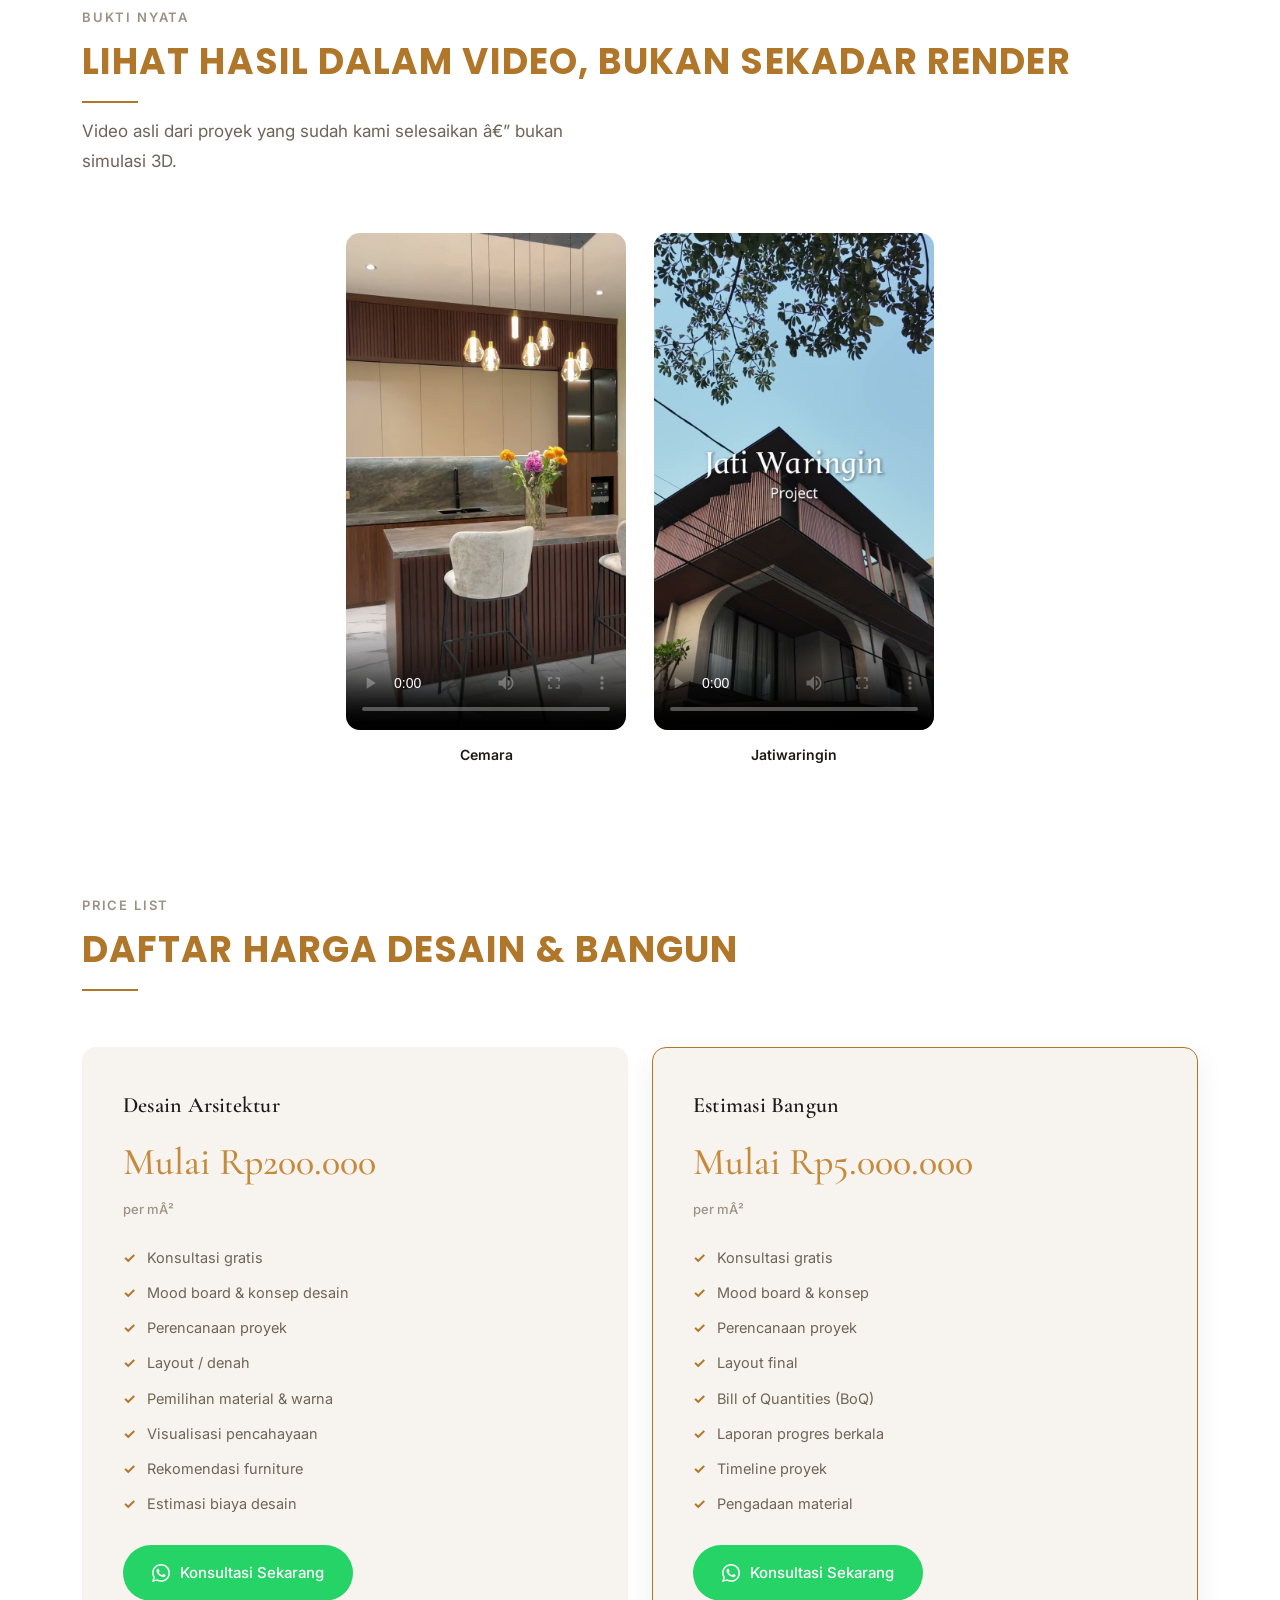
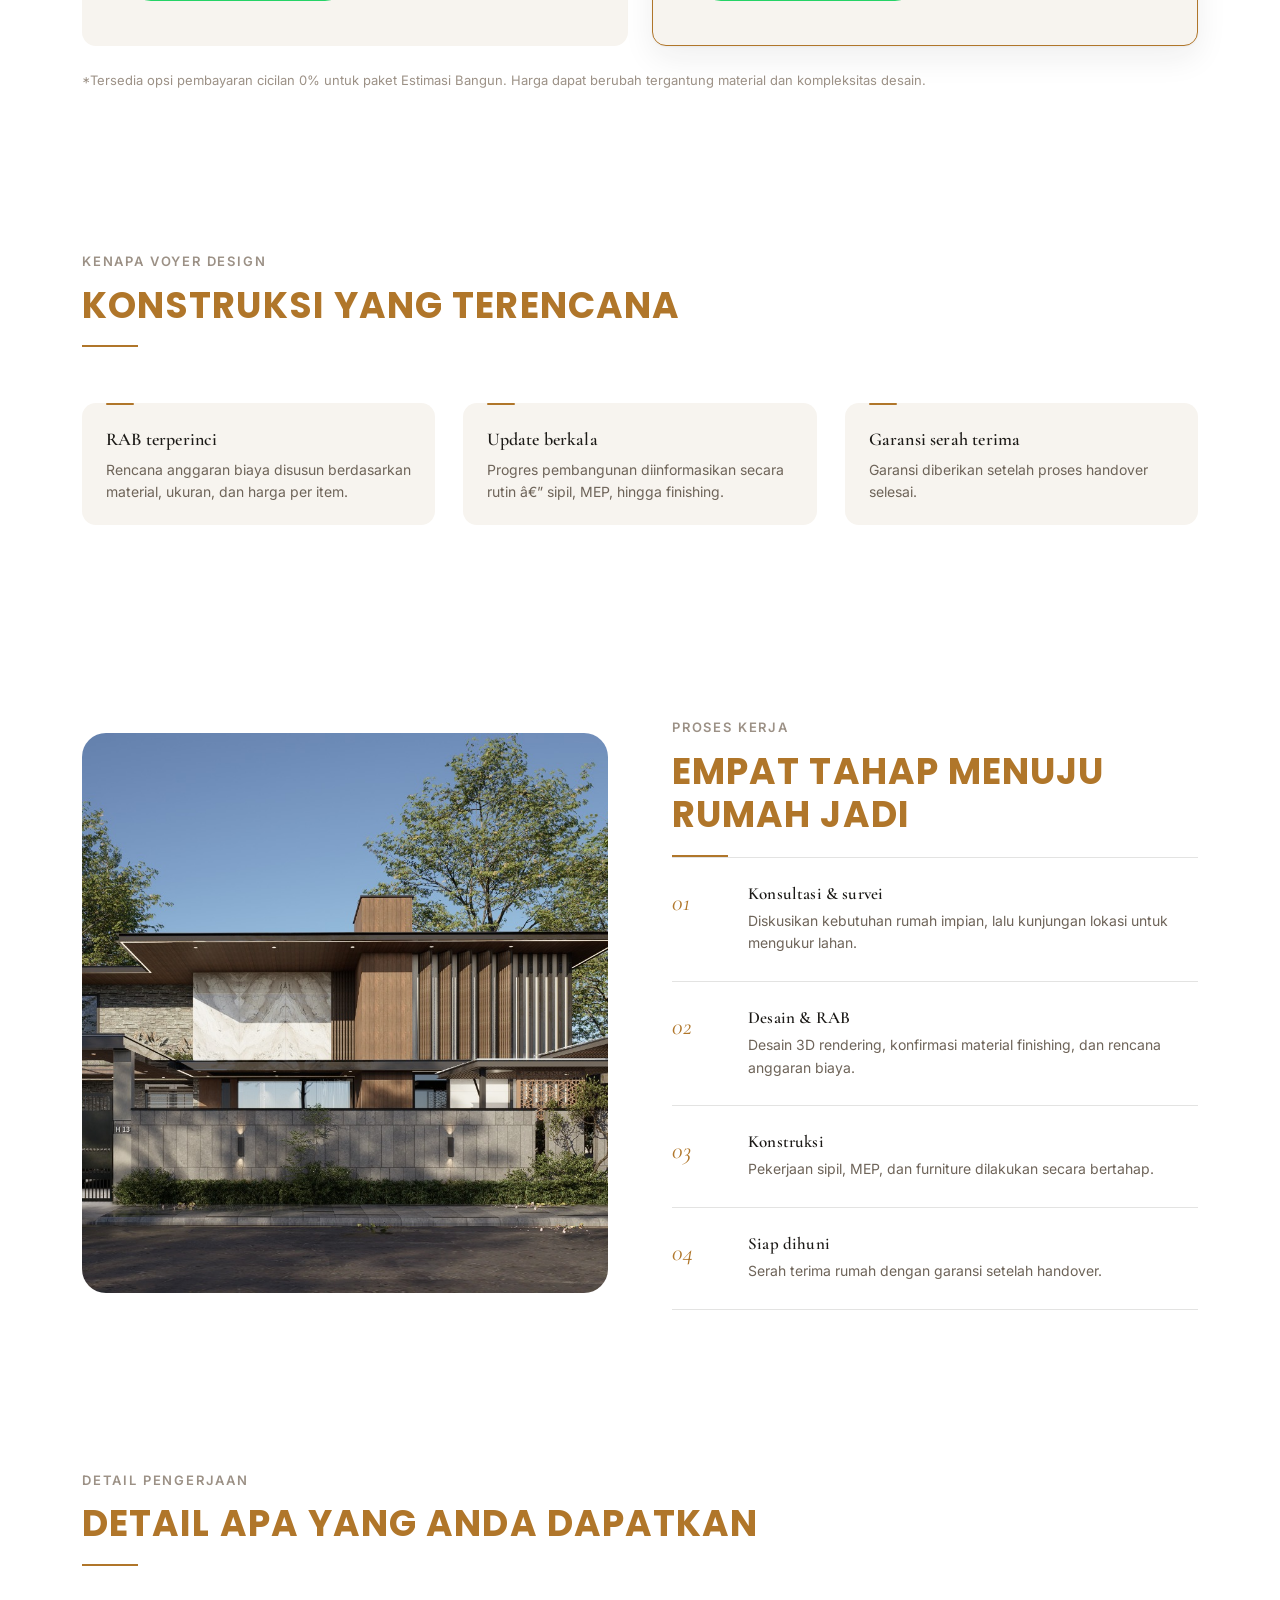
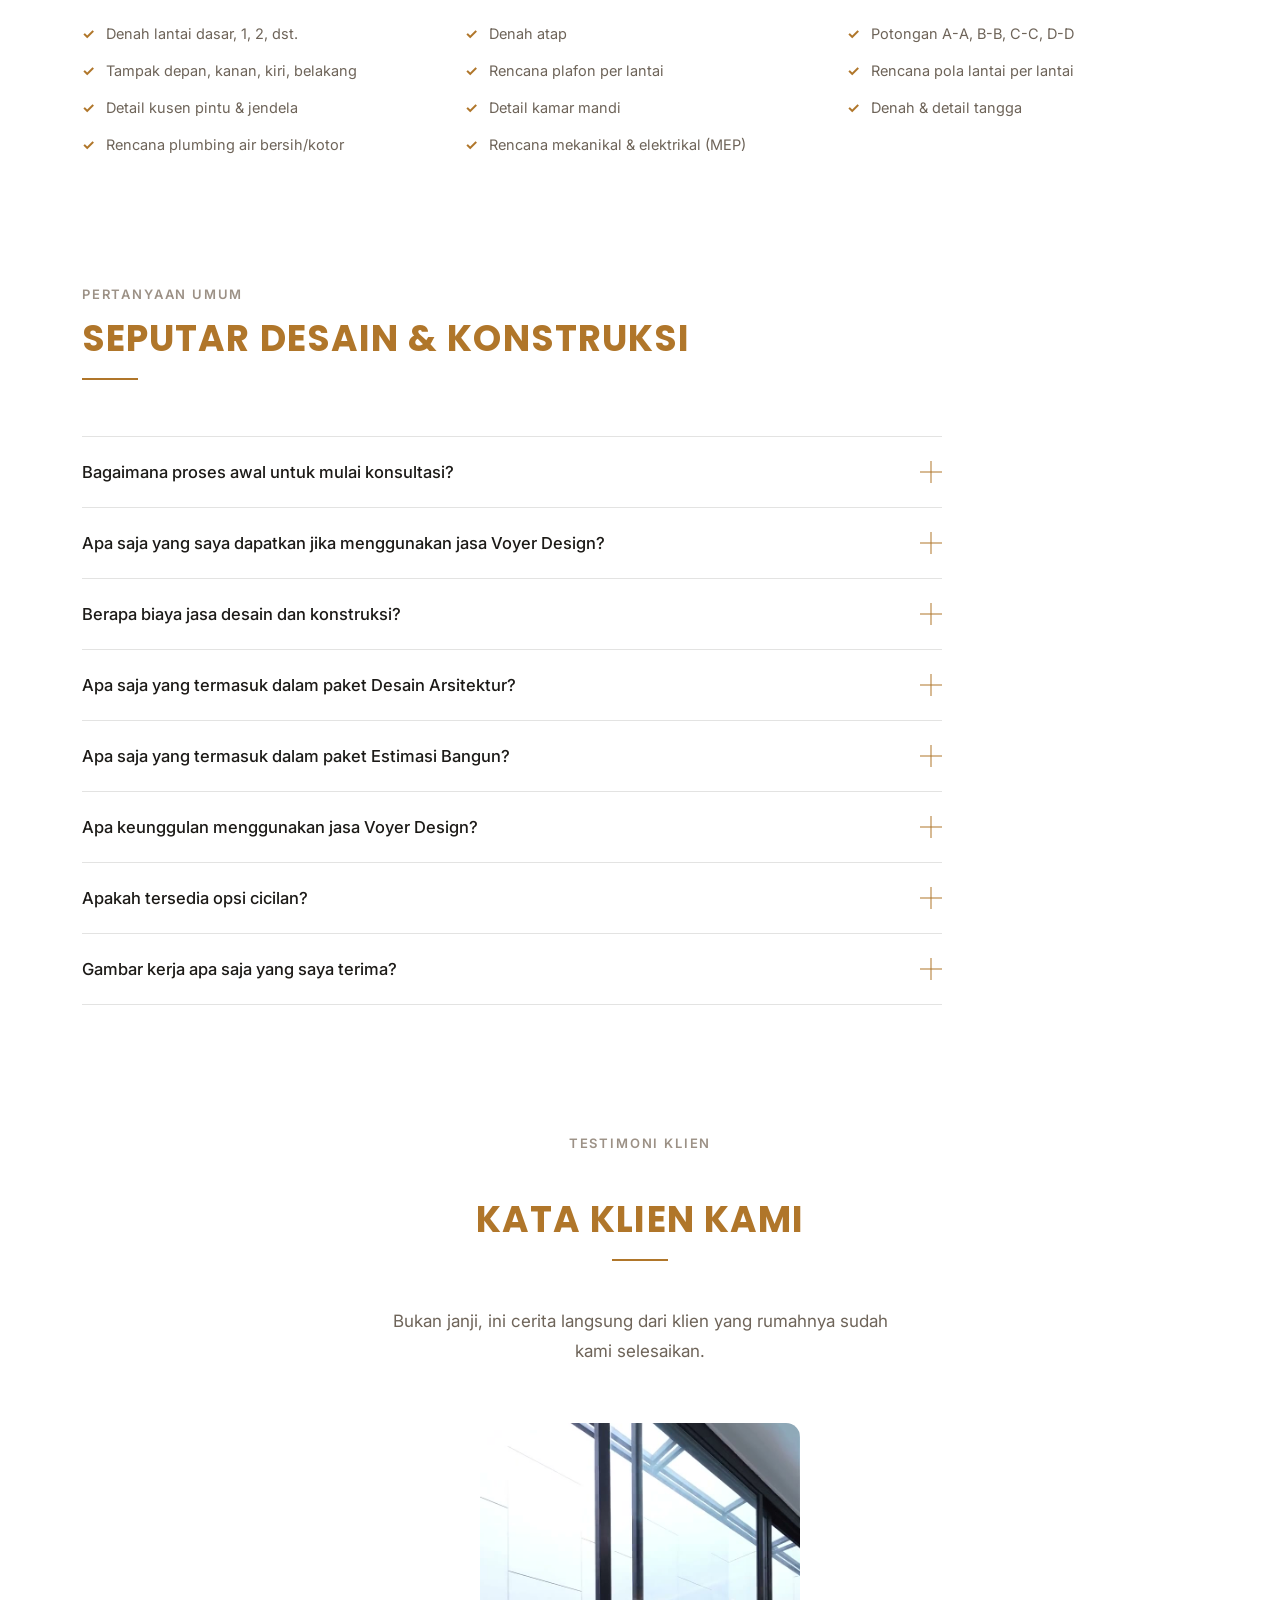
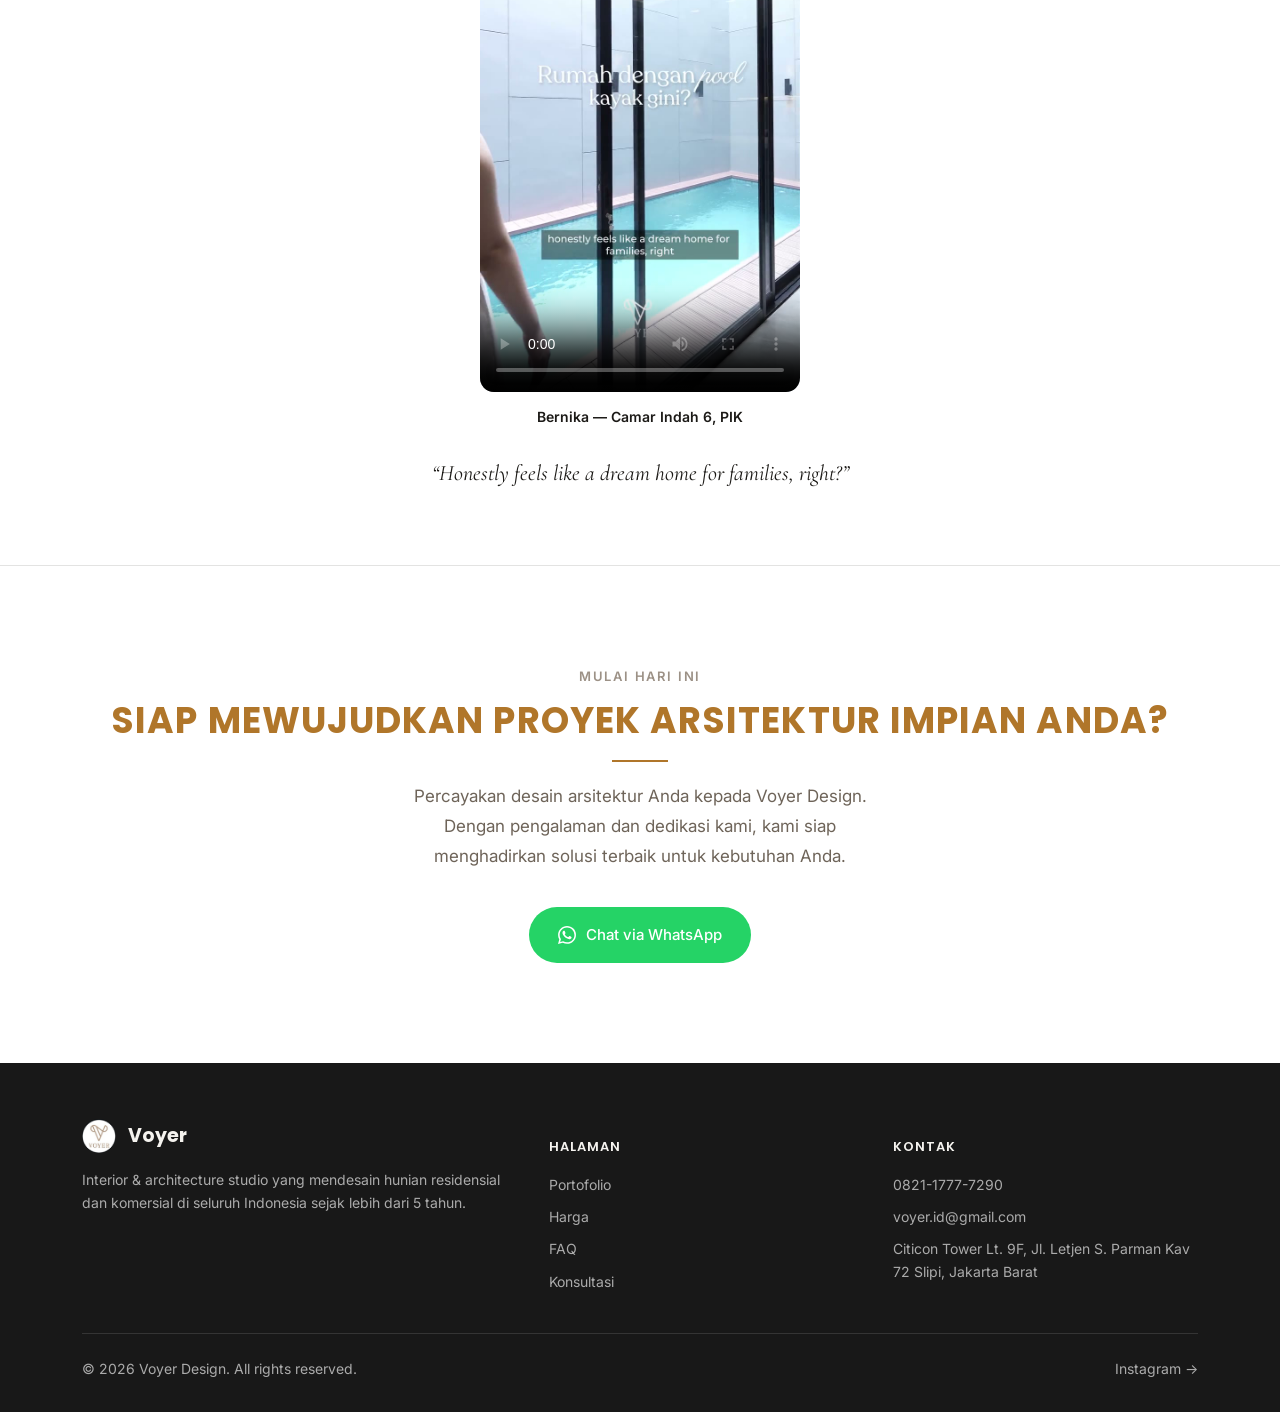
==== commit bb689ac9: "wa floating button added" ====
--- a/index.html
+++ b/index.html
@@ -442,6 +442,10 @@
   </div>
 </footer>
 
+<a class="wa-float" href="https://wa.me/6282117777290?text=Halo%20Voyer%20Design%2C%20saya%20tertarik%20untuk%20konsultasi%20mengenai%20desain%20%26%20pembangunan%20rumah.%0A%0ALokasi%3A%0ALuas%20tanah%3A%0ARencana%20mulai%3A" target="_blank" rel="noopener" aria-label="Chat WhatsApp">
+  <svg viewBox="0 0 24 24" fill="currentColor"><path d="M17.472 14.382c-.297-.149-1.758-.867-2.03-.967-.273-.099-.471-.148-.67.15-.197.297-.767.966-.94 1.164-.173.199-.347.223-.644.075-.297-.15-1.255-.463-2.39-1.475-.883-.788-1.48-1.761-1.653-2.059-.173-.297-.018-.458.13-.606.134-.133.298-.347.446-.52.149-.174.198-.298.298-.497.099-.198.05-.371-.025-.52-.075-.149-.669-1.612-.916-2.207-.242-.579-.487-.5-.669-.51-.173-.008-.371-.01-.57-.01-.198 0-.52.074-.792.372-.272.297-1.04 1.016-1.04 2.479 0 1.462 1.065 2.875 1.213 3.074.149.198 2.096 3.2 5.077 4.487.709.306 1.262.489 1.694.625.712.227 1.36.195 1.871.118.571-.085 1.758-.719 2.006-1.413.248-.694.248-1.289.173-1.413-.074-.124-.272-.198-.57-.347m-5.421 7.403h-.004a9.87 9.87 0 01-5.031-1.378l-.361-.214-3.741.982.998-3.648-.235-.374a9.86 9.86 0 01-1.51-5.26c.001-5.45 4.436-9.884 9.888-9.884 2.64 0 5.122 1.03 6.988 2.898a9.825 9.825 0 012.893 6.994c-.003 5.45-4.437 9.884-9.885 9.884M20.52 3.449C18.24 1.245 15.24 0 12.045 0 5.463 0 .105 5.36.105 11.943c0 2.096.552 4.14 1.598 5.945L0 24l6.335-1.652a11.882 11.882 0 005.71 1.453h.005c6.585 0 11.943-5.363 11.943-11.943 0-3.191-1.24-6.19-3.473-8.409"/></svg>
+</a>
+
 <script src="js/main.js"></script>
 </body>
 </html>
--- a/css/style.css
+++ b/css/style.css
@@ -170,6 +170,26 @@
 .btn-wa:hover { background: #1fbd5c; }
 .btn-wa svg { width: 18px; height: 18px; flex-shrink: 0; }
 
+/* ---------- Sticky WA button (floating) ---------- */
+
+.wa-float {
+  position: fixed;
+  right: 20px;
+  bottom: 20px;
+  z-index: 60;
+  width: 48px;
+  height: 48px;
+  border-radius: 50%;
+  background: var(--wa);
+  display: flex;
+  align-items: center;
+  justify-content: center;
+  box-shadow: 0 6px 16px rgba(0, 0, 0, 0.3);
+  transition: transform 0.2s ease;
+}
+.wa-float:hover { transform: scale(1.08); }
+.wa-float svg { width: 24px; height: 24px; color: #ffffff; }
+
 .btn-brass {
   background: var(--brass);
   color: #fff;
